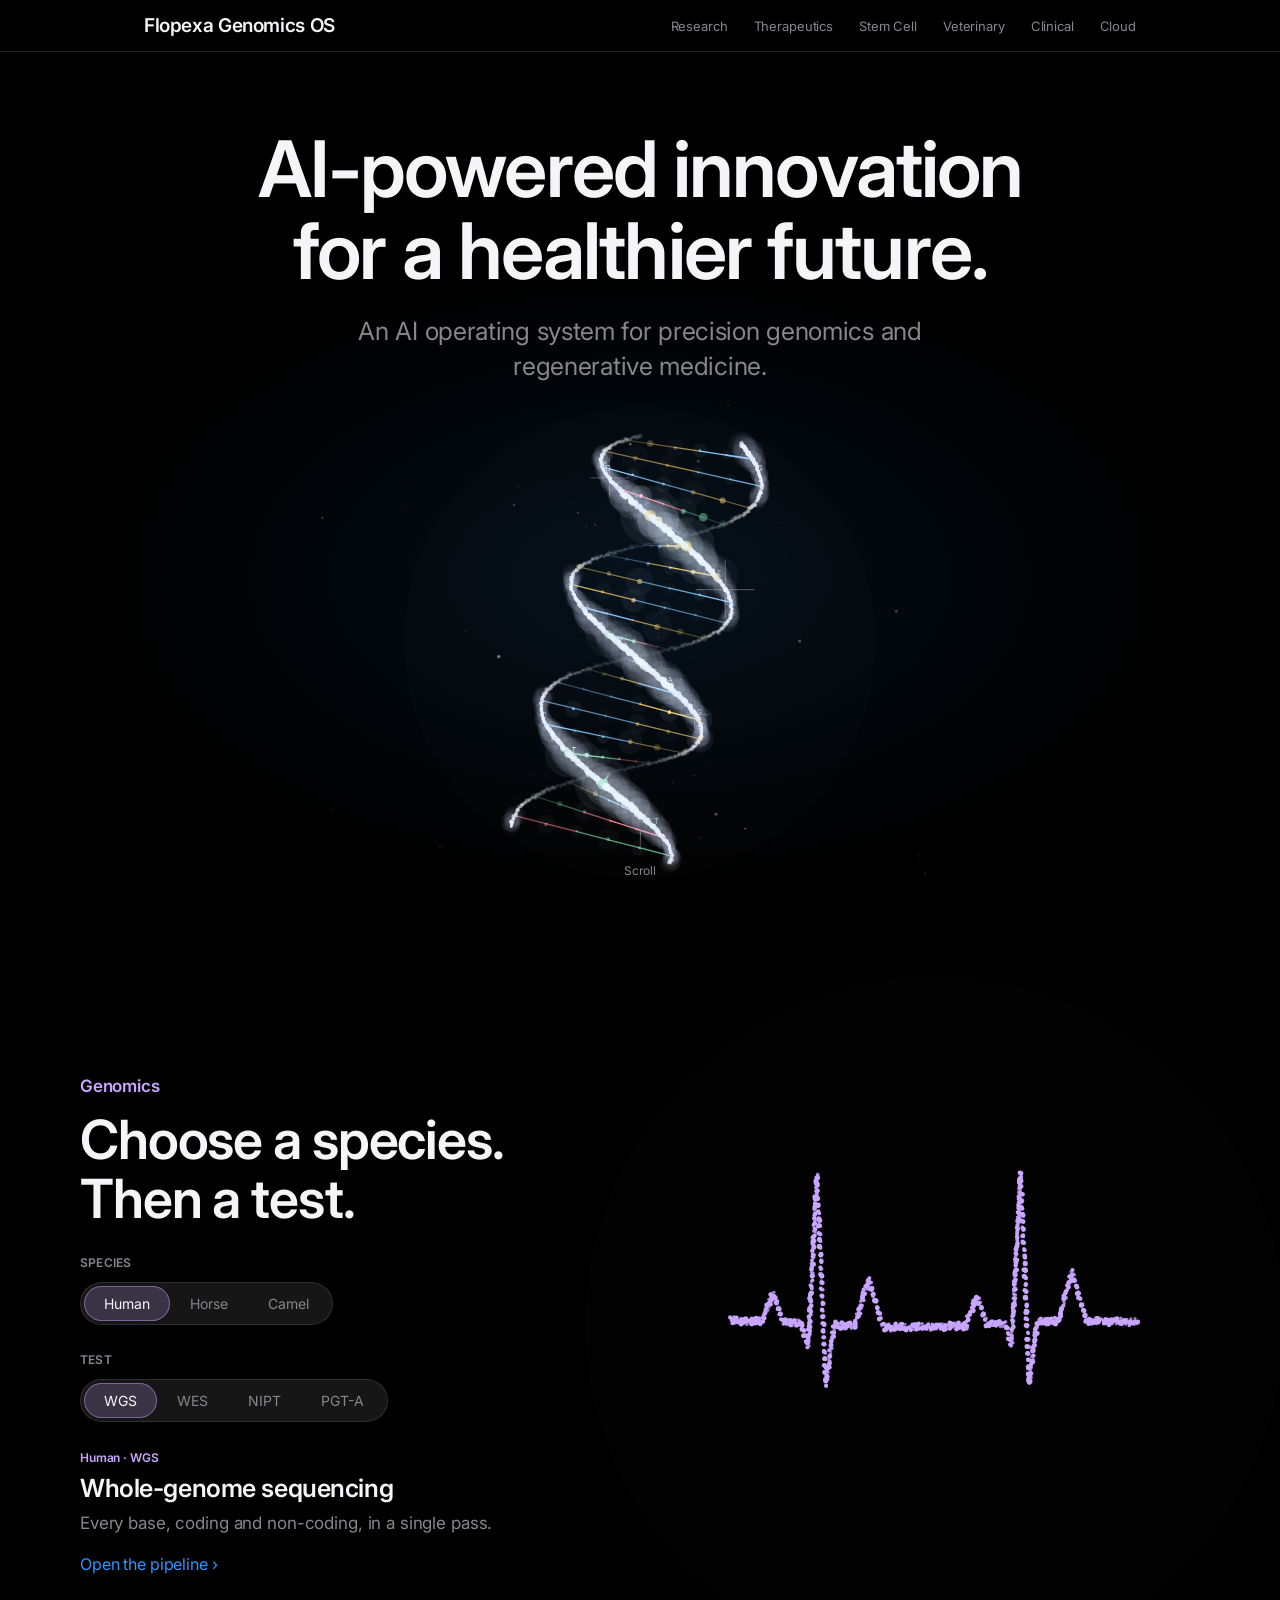
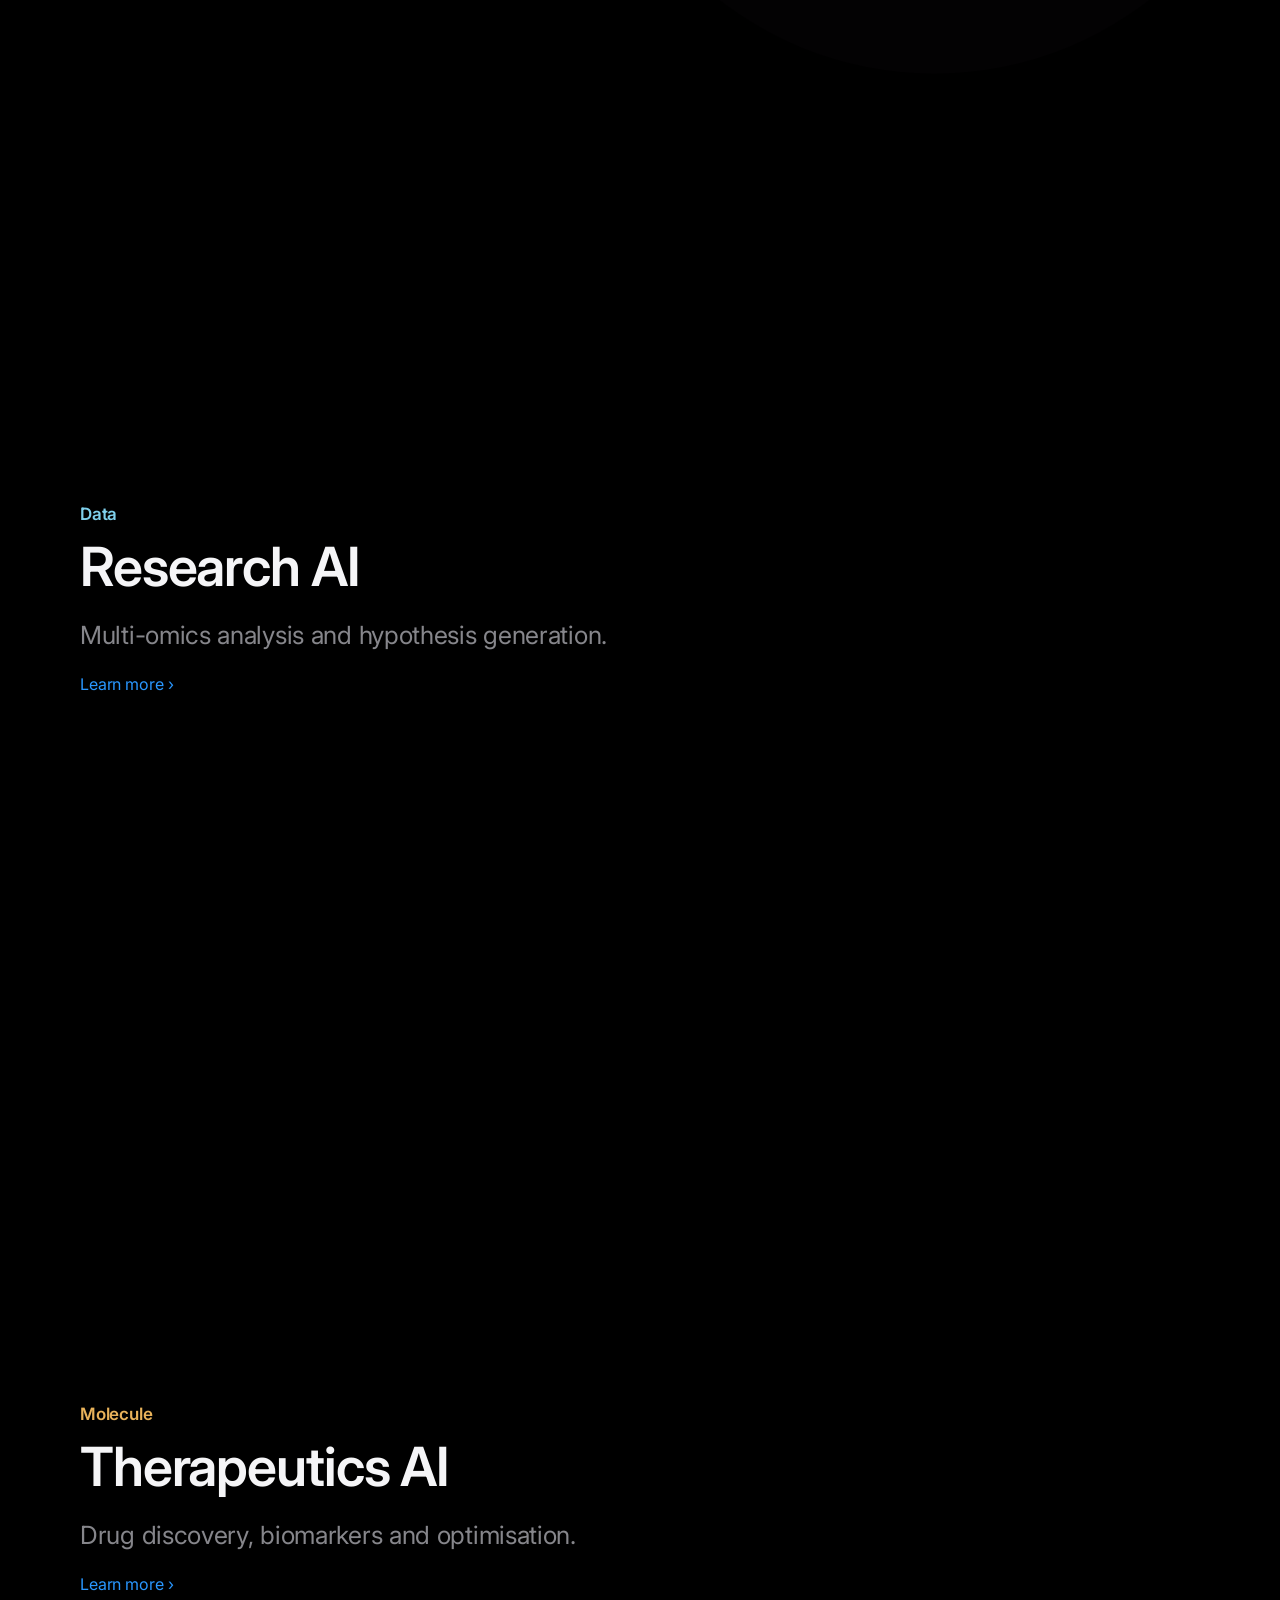
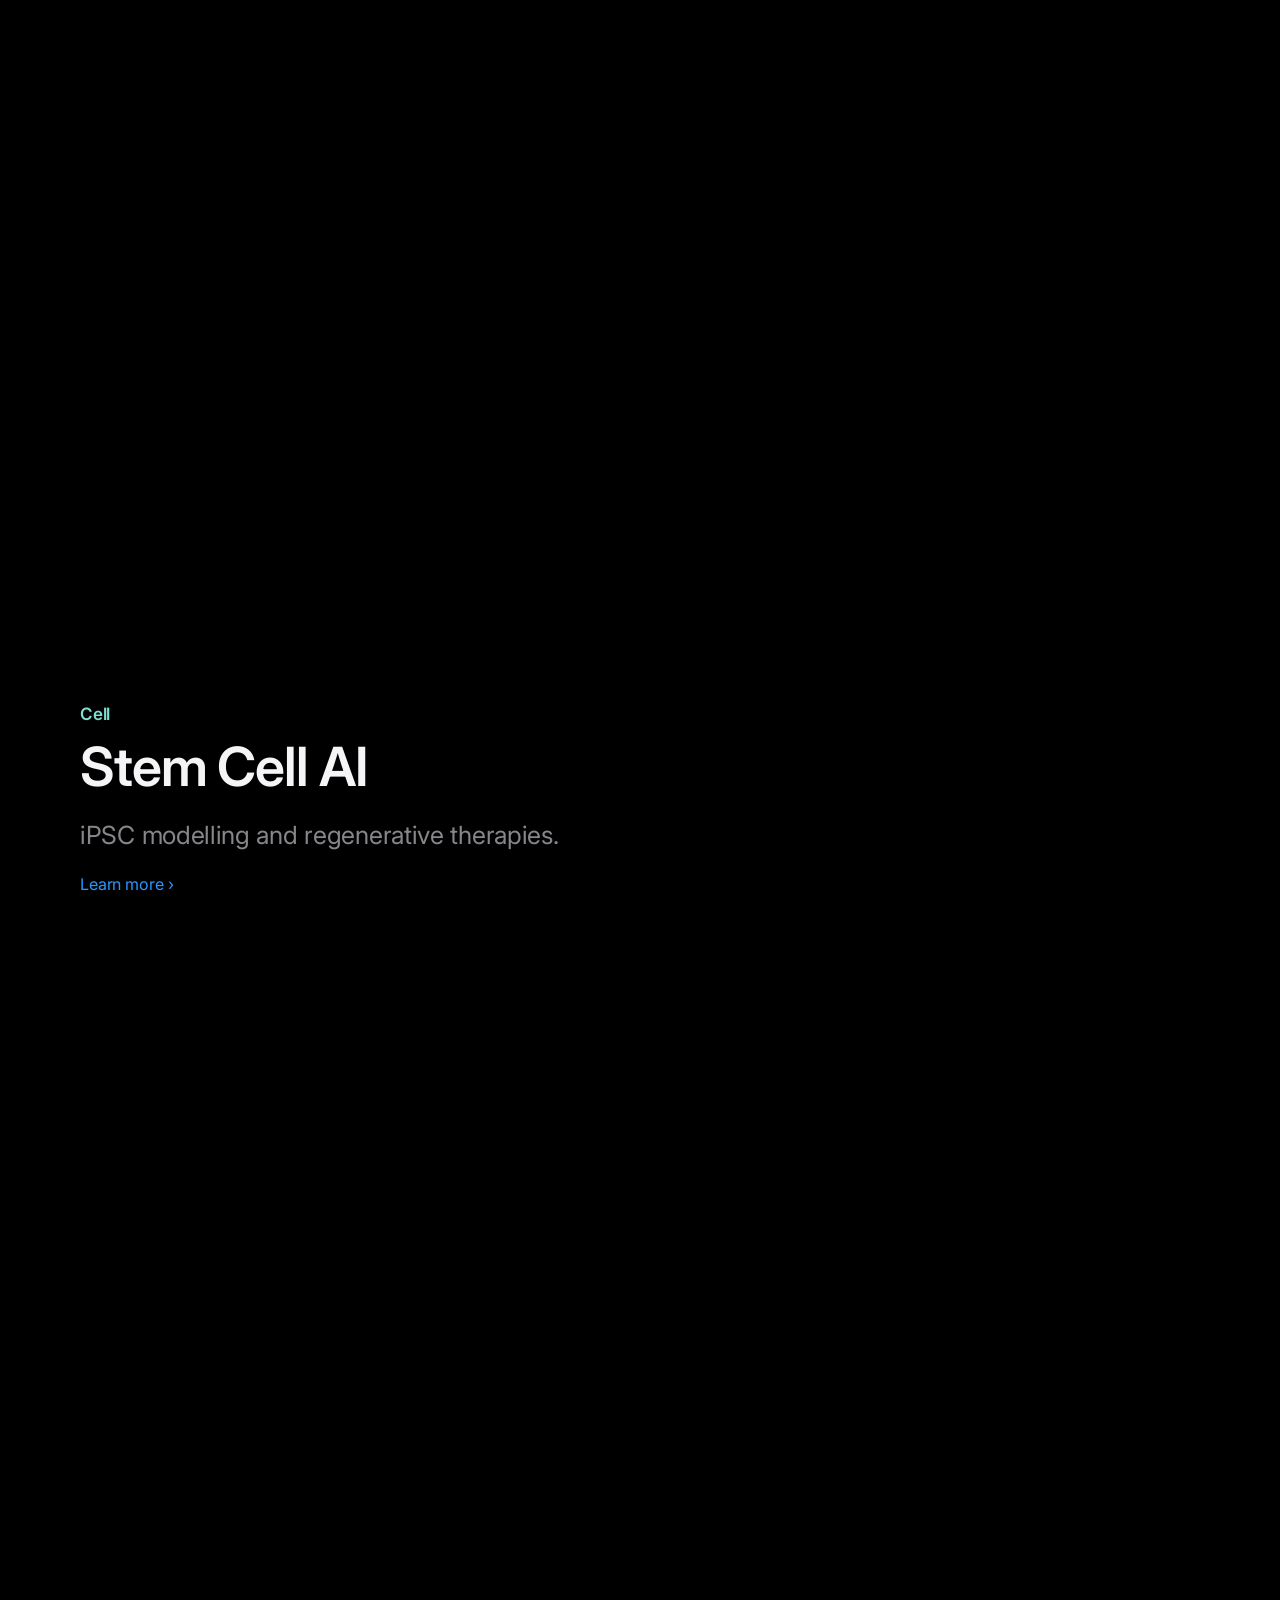
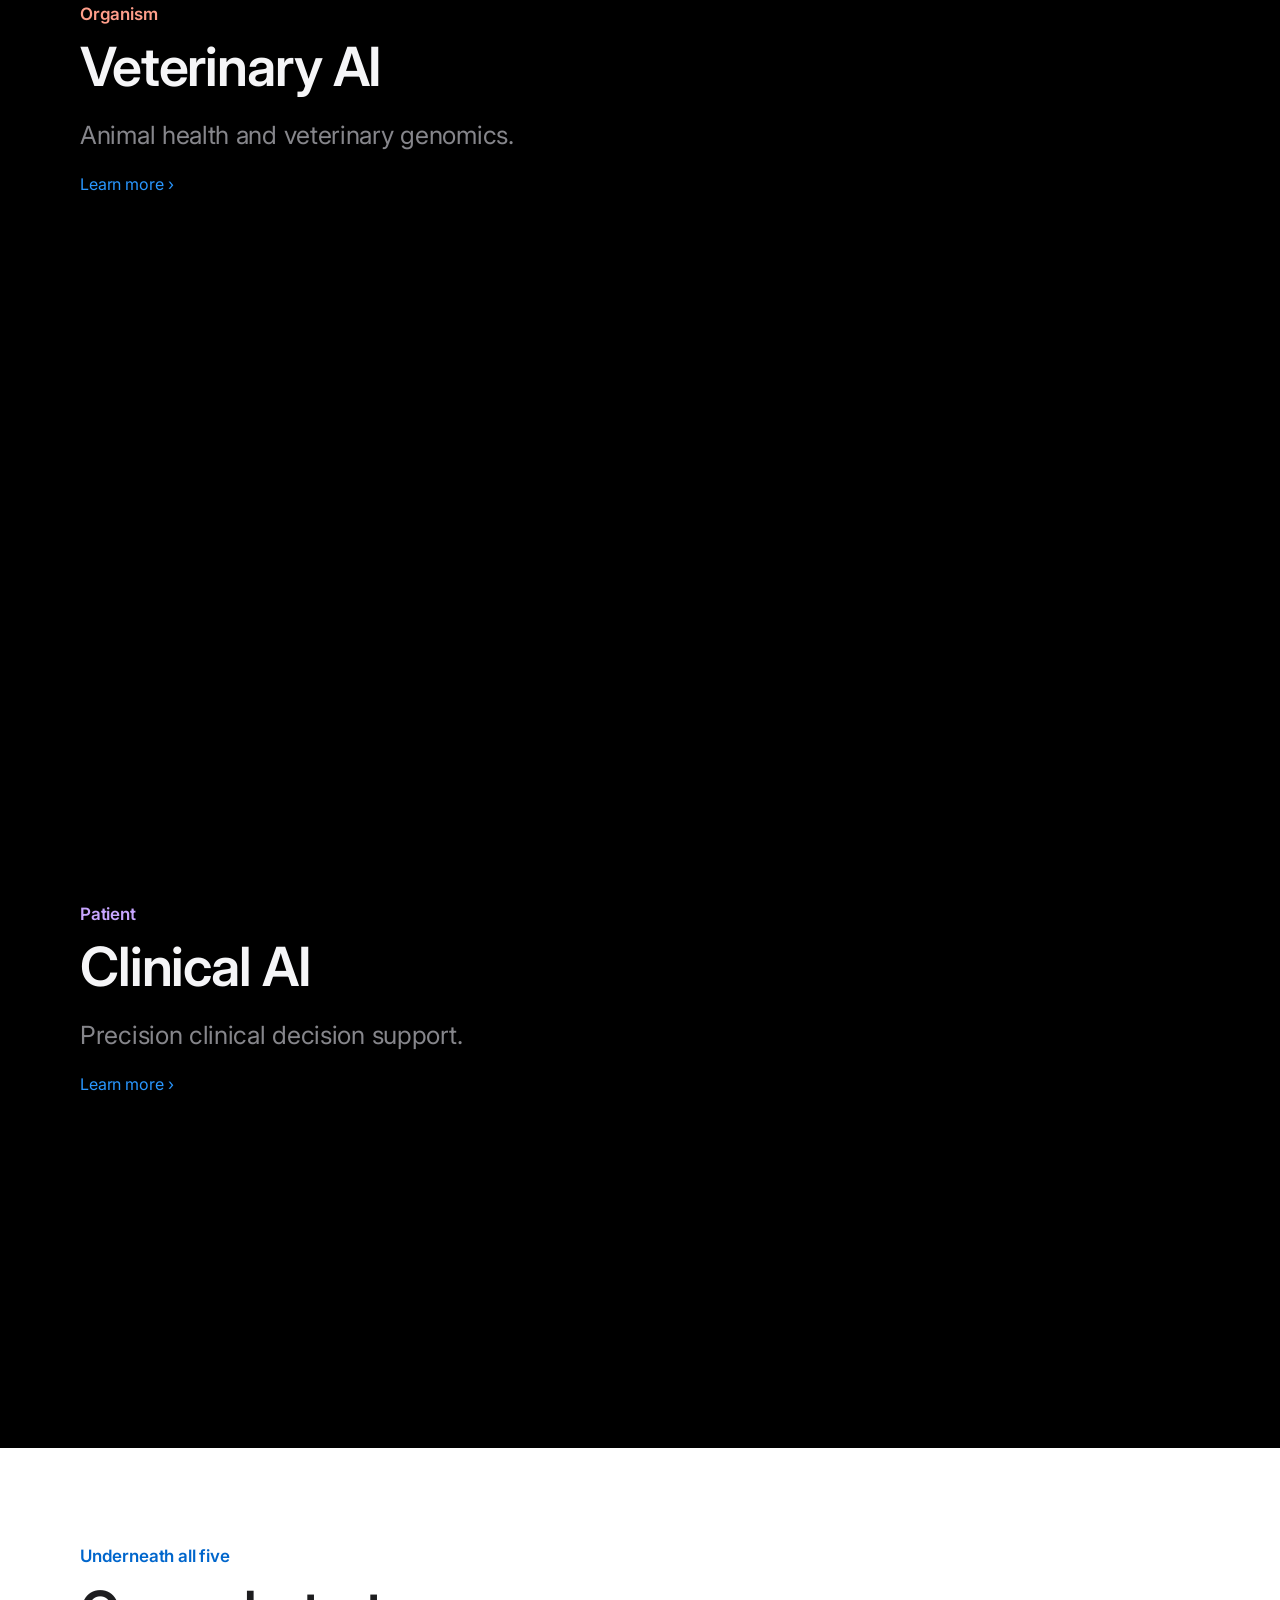
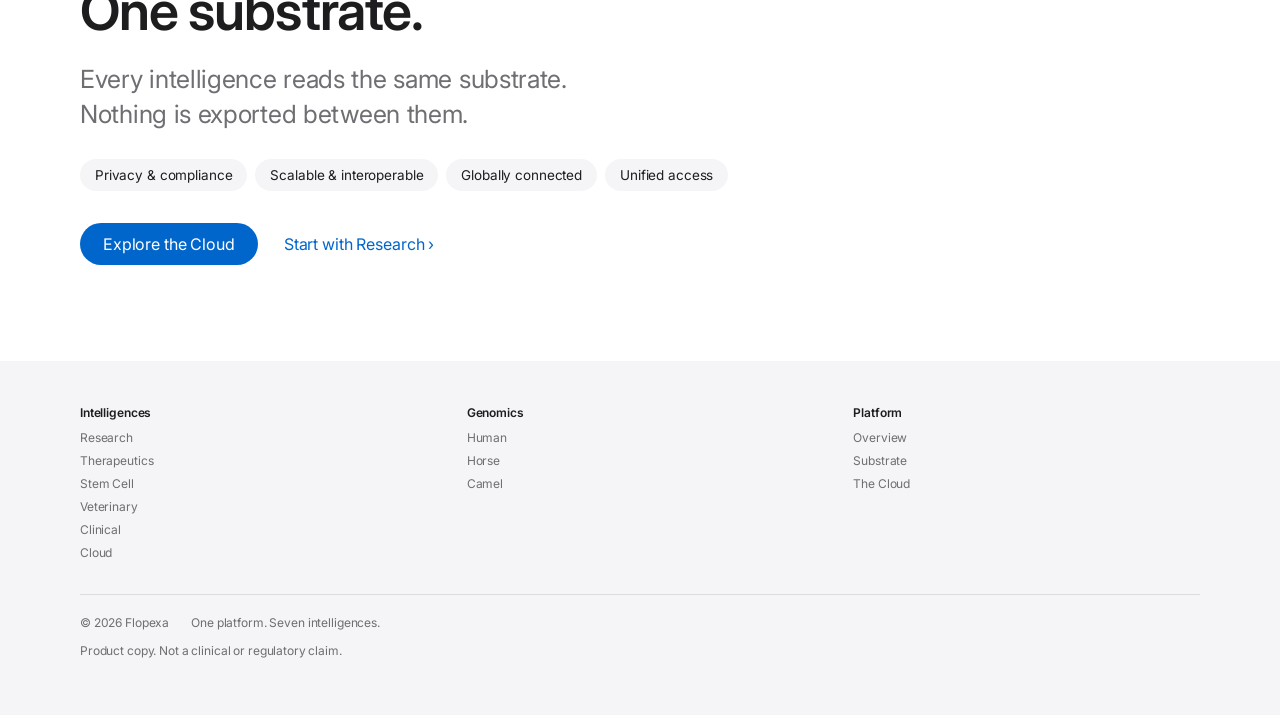
==== index.html @ 16839e70 "updated" ====
<!doctype html>
<html lang="en">
<head>
<meta charset="utf-8">
<meta name="viewport" content="width=device-width,initial-scale=1">
<title>Flopexa Genomics OS — AI-powered innovation for a healthier future.</title>
<meta name="description" content="An AI operating system for precision genomics and regenerative medicine.">
<link rel="preconnect" href="https://fonts.googleapis.com">
<link rel="preconnect" href="https://fonts.gstatic.com" crossorigin>
<link href="https://fonts.googleapis.com/css2?family=Inter:wght@400;500;600&display=swap" rel="stylesheet">
<link rel="stylesheet" href="assets/flopexa.css">
</head>
<body>
<header class="nav">
  <div class="nav-in">
    <a class="nav-brand" href="index.html" aria-current="page">Flopexa Genomics OS</a>
    <nav class="nav-links" aria-label="Intelligences"><a href="research.html">Research</a><a href="therapeutics.html">Therapeutics</a><a href="stem-cell.html">Stem Cell</a><a href="veterinary.html">Veterinary</a><a href="clinical.html">Clinical</a><a href="cloud.html">Cloud</a></nav>
  </div>
</header>
<main>
<section class="hero">
  <div class="hero-copy">
    <h1 id="h-title">AI-powered innovation<br>for a healthier future.</h1>
    <p class="lead" id="h-lead">An AI operating system for precision genomics
      and regenerative medicine.</p>
  </div>
  <div class="hero-field">
    <canvas data-field data-shape="helix" data-color="#F5F5F7"></canvas>
  </div>
  <div class="cue"><i></i>Scroll</div>
</section>

<section class="pick" id="genomics">
  <div class="pick-field">
    <canvas data-field data-shape="pulse" data-color="#C8A6FF"
            data-zoom=".90" data-cx=".73"></canvas>
  </div>
  <div class="pick-in">
    <div class="pick-copy rise">
      <p class="eyebrow" id="g-eyebrow">Genomics</p>
      <h2>Choose a species.<br>Then a test.</h2>
      <p class="pick-label">SPECIES</p>
      <div class="seg" role="tablist" aria-label="Species"><button role="tab" data-sp="human" data-shape="pulse" data-tint="#C8A6FF" aria-selected="true">Human</button><button role="tab" data-sp="horse" data-shape="horse" data-tint="#FF9E8A" aria-selected="false">Horse</button><button role="tab" data-sp="camel" data-shape="camel" data-tint="#E8B25A" aria-selected="false">Camel</button></div>
      <p class="pick-label">TEST</p>
      <div class="seg tests" data-for="human"><button role="tab" data-sp="human" data-t="0" aria-selected="true">WGS</button><button role="tab" data-sp="human" data-t="1" aria-selected="false">WES</button><button role="tab" data-sp="human" data-t="2" aria-selected="false">NIPT</button><button role="tab" data-sp="human" data-t="3" aria-selected="false">PGT-A</button></div><div class="seg tests" data-for="horse" hidden><button role="tab" data-sp="horse" data-t="0" aria-selected="true">WGS</button><button role="tab" data-sp="horse" data-t="1" aria-selected="false">Parentage</button><button role="tab" data-sp="horse" data-t="2" aria-selected="false">Panel</button><button role="tab" data-sp="horse" data-t="3" aria-selected="false">Markers</button></div><div class="seg tests" data-for="camel" hidden><button role="tab" data-sp="camel" data-t="0" aria-selected="true">WGS</button><button role="tab" data-sp="camel" data-t="1" aria-selected="false">Parentage</button><button role="tab" data-sp="camel" data-t="2" aria-selected="false">Panel</button><button role="tab" data-sp="camel" data-t="3" aria-selected="false">Markers</button></div>
      <div class="tcopy" data-for="human" data-t="0"
             style="--tint:#C8A6FF">
        <span class="code">Human · WGS</span>
        <h3>Whole-genome sequencing</h3><p>Every base, coding and non-coding, in a single pass.</p><a class="link" href="human-wgs.html" style="display:inline-block;margin-top:18px">Open the pipeline</a></div><div class="tcopy" data-for="human" data-t="1"
             style="--tint:#C8A6FF" hidden>
        <span class="code">Human · WES</span>
        <h3>Whole-exome sequencing</h3><p>The protein-coding regions, read at high depth.</p></div><div class="tcopy" data-for="human" data-t="2"
             style="--tint:#C8A6FF" hidden>
        <span class="code">Human · NIPT</span>
        <h3>Non-invasive prenatal testing</h3><p>Fetal DNA read from a maternal blood sample.</p></div><div class="tcopy" data-for="human" data-t="3"
             style="--tint:#C8A6FF" hidden>
        <span class="code">Human · PGT-A</span>
        <h3>Preimplantation genetic testing for aneuploidy</h3><p>Chromosome counts screened before transfer.</p></div><div class="tcopy" data-for="horse" data-t="0"
             style="--tint:#FF9E8A" hidden>
        <span class="code">Horse · WGS</span>
        <h3>Whole-genome sequencing</h3><p>The full equine genome against a non-human reference.</p></div><div class="tcopy" data-for="horse" data-t="1"
             style="--tint:#FF9E8A" hidden>
        <span class="code">Horse · Parentage</span>
        <h3>Parentage verification</h3><p>Sire and dam confirmed from a single sample.</p></div><div class="tcopy" data-for="horse" data-t="2"
             style="--tint:#FF9E8A" hidden>
        <span class="code">Horse · Panel</span>
        <h3>Hereditary disease panel</h3><p>Known variants of consequence for the breed.</p></div><div class="tcopy" data-for="horse" data-t="3"
             style="--tint:#FF9E8A" hidden>
        <span class="code">Horse · Markers</span>
        <h3>Performance markers</h3><p>Trait-associated variants assessed from genomic evidence.</p></div><div class="tcopy" data-for="camel" data-t="0"
             style="--tint:#E8B25A" hidden>
        <span class="code">Camel · WGS</span>
        <h3>Whole-genome sequencing</h3><p>The full camelid genome, no human reference assumed.</p></div><div class="tcopy" data-for="camel" data-t="1"
             style="--tint:#E8B25A" hidden>
        <span class="code">Camel · Parentage</span>
        <h3>Parentage verification</h3><p>Lineage confirmed across the herd.</p></div><div class="tcopy" data-for="camel" data-t="2"
             style="--tint:#E8B25A" hidden>
        <span class="code">Camel · Panel</span>
        <h3>Hereditary disease panel</h3><p>Inherited risk screened from one sample.</p></div><div class="tcopy" data-for="camel" data-t="3"
             style="--tint:#E8B25A" hidden>
        <span class="code">Camel · Markers</span>
        <h3>Racing markers</h3><p>Trait-associated variants assessed from genomic evidence.</p></div>
    </div>
  </div>
</section>

<section class="stage">
  <div class="stage-in">
    <div class="stage-sticky">
      <canvas data-field data-shape="micro" data-color="#7FD0EC"
              data-zoom=".76" data-cx=".72"></canvas>
    </div>
    <div class="panels">
      <div class="panel" id="research"
           data-shape="micro" data-color="#7FD0EC"
           data-zoom="0.7" data-cx=".73">
        <p class="eyebrow" style="color:#7FD0EC">Data</p>
        <h2>Research AI</h2>
        <p class="lead">Multi-omics analysis and hypothesis generation.</p>
        <a class="link" href="research.html"
           style="margin-top:20px;display:inline-block">Learn more</a>
      </div>
      <div class="panel" id="therapeutics"
           data-shape="molecule" data-color="#E8B25A"
           data-zoom="0.82" data-cx=".73">
        <p class="eyebrow" style="color:#E8B25A">Molecule</p>
        <h2>Therapeutics AI</h2>
        <p class="lead">Drug discovery, biomarkers and optimisation.</p>
        <a class="link" href="therapeutics.html"
           style="margin-top:20px;display:inline-block">Learn more</a>
      </div>
      <div class="panel" id="stem-cell"
           data-shape="cell" data-color="#7EE0D0"
           data-zoom="0.94" data-cx=".73">
        <p class="eyebrow" style="color:#7EE0D0">Cell</p>
        <h2>Stem Cell AI</h2>
        <p class="lead">iPSC modelling and regenerative therapies.</p>
        <a class="link" href="stem-cell.html"
           style="margin-top:20px;display:inline-block">Learn more</a>
      </div>
      <div class="panel" id="veterinary"
           data-shape="horse" data-color="#FF9E8A"
           data-zoom="1.0" data-cx=".73">
        <p class="eyebrow" style="color:#FF9E8A">Organism</p>
        <h2>Veterinary AI</h2>
        <p class="lead">Animal health and veterinary genomics.</p>
        <a class="link" href="veterinary.html"
           style="margin-top:20px;display:inline-block">Learn more</a>
      </div>
      <div class="panel" id="clinical"
           data-shape="pulse" data-color="#C8A6FF"
           data-zoom="1.06" data-cx=".73">
        <p class="eyebrow" style="color:#C8A6FF">Patient</p>
        <h2>Clinical AI</h2>
        <p class="lead">Precision clinical decision support.</p>
        <a class="link" href="clinical.html"
           style="margin-top:20px;display:inline-block">Learn more</a>
      </div></div>
  </div>
</section>

<section class="s s-white" id="substrate">
  <div class="wrap rise">
    <p class="eyebrow">Underneath all five</p>
    <h2>One substrate.</h2>
    <p class="lead">Every intelligence reads the same substrate. Nothing is
      exported between them.</p>
    <div class="chips" style="margin-top:26px"><span class="chip">Privacy &amp; compliance</span><span class="chip">Scalable &amp; interoperable</span><span class="chip">Globally connected</span><span class="chip">Unified access</span></div>
    <div class="cta"><a class="btn" href="cloud.html">Explore the Cloud</a>
      <a class="link" href="research.html">Start with Research</a></div>
  </div>
</section>
</main>
<footer class="foot">
  <div class="foot-in">
    <div class="foot-cols"><div><h4>Intelligences</h4><ul><li><a href="research.html">Research</a></li><li><a href="therapeutics.html">Therapeutics</a></li><li><a href="stem-cell.html">Stem Cell</a></li><li><a href="veterinary.html">Veterinary</a></li><li><a href="clinical.html">Clinical</a></li><li><a href="cloud.html">Cloud</a></li></ul></div><div><h4>Genomics</h4><ul><li><a href="index.html#genomics">Human</a></li><li><a href="index.html#genomics">Horse</a></li><li><a href="index.html#genomics">Camel</a></li></ul></div><div><h4>Platform</h4><ul><li><a href="index.html">Overview</a></li><li><a href="index.html#substrate">Substrate</a></li><li><a href="cloud.html">The Cloud</a></li></ul></div></div>
    <div class="foot-end">
      <span>© 2026 Flopexa</span>
      <span>One platform. Seven intelligences.</span>
    </div>
    <p class="fine" style="margin-top:12px">Product copy. Not a clinical or
      regulatory claim.</p>
  </div>
</footer>
<script src="assets/field.js"></script>
<script>
(function(){
  if(window.FlopexaField)FlopexaField.mountAll();

  var io=new IntersectionObserver(function(es){
    es.forEach(function(e){if(e.isIntersecting){e.target.classList.add("in");
      io.unobserve(e.target);}});},{rootMargin:"0px 0px -12% 0px"});
  document.querySelectorAll(".rise").forEach(function(n){io.observe(n);});

  var sc=document.querySelector(".stage-sticky canvas");
  if(sc&&window.FlopexaField){
    var f=FlopexaField.get(sc);
    var po=new IntersectionObserver(function(es){
      es.forEach(function(e){
        if(!e.isIntersecting||!f)return;
        var d=e.target.dataset;
        f.set(d.shape,d.color);
        f.view(parseFloat(d.zoom)||1,parseFloat(d.cx));
      });},{rootMargin:"-45% 0px -45% 0px"});
    document.querySelectorAll(".panel[data-shape]").forEach(function(n){
      po.observe(n);});
  }

  var sn=document.querySelector(".subnav");
  if(sn){
    var links=[].slice.call(sn.querySelectorAll("a"));
    var secs=links.map(function(a){
      return document.querySelector(a.getAttribute("href"));});
    var spy=new IntersectionObserver(function(es){
      es.forEach(function(e){
        if(!e.isIntersecting)return;
        var i=secs.indexOf(e.target);
        if(i<0)return;
        links.forEach(function(a,j){a.classList.toggle("on",j===i);});
      });},{rootMargin:"-42% 0px -52% 0px"});
    secs.forEach(function(s){if(s)spy.observe(s);});
  }
})();
</script>
<script>
(function(){
  var sp=[].slice.call(document.querySelectorAll(".seg [data-sp]:not([data-t])"));
  var tests=[].slice.call(document.querySelectorAll(".tests"));
  var tbtn=[].slice.call(document.querySelectorAll(".tests [data-t]"));
  var copy=[].slice.call(document.querySelectorAll(".tcopy"));
  var cv=document.querySelector(".pick-field canvas");
  var field=window.FlopexaField?FlopexaField.get(cv):null;
  if(!sp.length)return;
  var open={sp:"human",t:0};

  function paint(){
    sp.forEach(function(b){
      b.setAttribute("aria-selected",b.dataset.sp===open.sp?"true":"false");});
    tests.forEach(function(g){
      var on=g.dataset.for===open.sp;
      g.hidden=!on;
      g.style.setProperty("--tint",tintOf(open.sp));
    });
    tbtn.forEach(function(b){
      b.setAttribute("aria-selected",
        (b.dataset.sp===open.sp && +b.dataset.t===open.t)?"true":"false");});
    copy.forEach(function(c){
      c.hidden=!(c.dataset.for===open.sp && +c.dataset.t===open.t);});
    var picked=sp.filter(function(b){return b.dataset.sp===open.sp;})[0];
    document.querySelector(".pick .seg").style.setProperty("--tint",picked.dataset.tint);
    var eb=document.getElementById("g-eyebrow");
    if(eb)eb.style.color=picked.dataset.tint;
    if(field)field.set(picked.dataset.shape,picked.dataset.tint);
  }
  function tintOf(key){
    var b=sp.filter(function(x){return x.dataset.sp===key;})[0];
    return b?b.dataset.tint:"#F5F5F7";
  }
  sp.forEach(function(b){b.addEventListener("click",function(){
    if(open.sp===b.dataset.sp)return;
    open.sp=b.dataset.sp;open.t=0;paint();});});
  tbtn.forEach(function(b){b.addEventListener("click",function(){
    open.sp=b.dataset.sp;open.t=+b.dataset.t;paint();});});
  paint();
})();
</script>
</body>
</html>
---- assets/flopexa.css ----
/* ══════════════════════════════════════════════════════════════════
   Flopexa design system
   Dark hero and scroll stage; light reference sections beneath.
   Type is SF Pro on Apple hardware, Inter everywhere else.
   ══════════════════════════════════════════════════════════════════ */

:root{
  --black:#000000;
  --panel:#1D1D1F;
  --light:#F5F5F7;
  --white:#FFFFFF;
  --on-dark:#F5F5F7;
  --on-dark-2:#86868B;
  --on-light:#1D1D1F;
  --on-light-2:#6E6E73;
  --blue:#2997FF;
  --blue-l:#0066CC;
  --line-d:rgba(245,245,247,.13);
  --line-l:rgba(0,0,0,.10);
  --nav-h:52px;
  --pad:clamp(20px,5vw,64px);
  --max:1120px;
  --r:18px;
  --ease:cubic-bezier(.22,.61,.36,1);
}

*{box-sizing:border-box}
[hidden]{display:none!important}
html{scroll-behavior:smooth}
@media (prefers-reduced-motion:reduce){
  html{scroll-behavior:auto}
  *,*::before,*::after{animation-duration:.001ms!important;transition-duration:.001ms!important}
}
body{margin:0;background:var(--black);color:var(--on-dark);
  font-family:-apple-system,BlinkMacSystemFont,"SF Pro Text","Inter",
    "Helvetica Neue",Helvetica,Arial,sans-serif;
  font-weight:400;letter-spacing:-.008em;
  -webkit-font-smoothing:antialiased;-moz-osx-font-smoothing:grayscale}
a{color:inherit;text-decoration:none}
img{max-width:100%;display:block}

/* ── navigation ─────────────────────────────────────────────── */
.nav{position:sticky;top:0;z-index:60;height:var(--nav-h);
  background:rgba(0,0,0,.88);
  -webkit-backdrop-filter:saturate(180%) blur(20px);
  backdrop-filter:saturate(180%) blur(20px);
  border-bottom:1px solid var(--line-d)}
.nav-in{max-width:var(--max);margin:0 auto;height:100%;padding:0 var(--pad);
  display:flex;align-items:center;gap:28px}
.nav-brand{font-size:19px;font-weight:600;letter-spacing:-.02em;white-space:nowrap}
.nav-links{margin-left:auto;display:flex;gap:26px;align-items:center;
  overflow-x:auto;scrollbar-width:none}
.nav-links::-webkit-scrollbar{display:none}
.nav-links a{font-size:13px;color:var(--on-dark-2);white-space:nowrap;
  transition:color .25s var(--ease)}
.nav-links a:hover,.nav-links a[aria-current="page"]{color:var(--on-dark)}

/* ── in-page section nav ────────────────────────────────────── */
.subnav{position:sticky;top:var(--nav-h);z-index:50;height:46px;
  background:rgba(11,11,13,.92);
  -webkit-backdrop-filter:saturate(180%) blur(20px);
  backdrop-filter:saturate(180%) blur(20px);
  border-bottom:1px solid var(--line-d)}
.subnav-in{max-width:var(--max);margin:0 auto;padding:0 var(--pad);height:100%;
  display:flex;align-items:center;gap:26px;overflow-x:auto;scrollbar-width:none}
.subnav-in::-webkit-scrollbar{display:none}
.subnav-in nav{display:flex;align-items:center;gap:26px;height:100%}
.subnav-title{font-size:13px;font-weight:600;white-space:nowrap;margin-right:6px}
.subnav a{font-size:13px;color:var(--on-dark-2);white-space:nowrap;position:relative;
  height:100%;display:flex;align-items:center;transition:color .25s var(--ease)}
.subnav a:hover,.subnav a.on{color:var(--on-dark)}
.subnav a.on::after{content:"";position:absolute;left:0;right:0;bottom:0;height:2px;
  border-radius:2px 2px 0 0;background:var(--tint,var(--blue))}

/* ── sections & type ────────────────────────────────────────── */
.s{padding:clamp(60px,7.5vw,100px) var(--pad);position:relative}
.s-dark{background:var(--black);color:var(--on-dark)}
.s-light{background:var(--light);color:var(--on-light)}
.s-white{background:var(--white);color:var(--on-light)}
.wrap{max-width:var(--max);margin:0 auto}
.mid{text-align:center}
section[id],div[id]{scroll-margin-top:calc(var(--nav-h) + 46px)}

.eyebrow{font-size:clamp(15px,1.5vw,17px);font-weight:600;letter-spacing:-.01em;
  margin:0 0 12px;color:var(--blue)}
.s-light .eyebrow,.s-white .eyebrow{color:var(--blue-l)}
h1,h2,h3{font-family:-apple-system,BlinkMacSystemFont,"SF Pro Display","Inter",
  "Helvetica Neue",Helvetica,Arial,sans-serif;font-weight:600;margin:0}
h1{font-size:clamp(38px,6.4vw,78px);line-height:1.05;letter-spacing:-.024em}
h2{font-size:clamp(30px,4.6vw,54px);line-height:1.08;letter-spacing:-.021em}
h3{font-size:clamp(20px,2.2vw,25px);line-height:1.2;letter-spacing:-.017em}
.lead{font-size:clamp(18px,2vw,25px);line-height:1.42;letter-spacing:-.012em;
  color:var(--on-dark-2);margin:22px 0 0;max-width:34ch}
.s-light .lead,.s-white .lead{color:var(--on-light-2)}
p{font-size:17px;line-height:1.5;margin:14px 0 0;color:var(--on-dark-2)}
.s-light p,.s-white p{color:var(--on-light-2)}
.fine{font-size:12px;line-height:1.45;color:var(--on-light-2);margin:0}
.state{font-size:clamp(26px,3.6vw,44px);line-height:1.14;letter-spacing:-.02em;
  font-weight:600;max-width:20ch;color:var(--on-dark)}
.s-light .state,.s-white .state{color:var(--on-light)}
.head{max-width:min(760px,100%)}
.mid .head{margin:0 auto}
.head .lead{max-width:46ch}
.mid .head .lead{margin-left:auto;margin-right:auto}

/* ── hero ───────────────────────────────────────────────────── */
.hero{position:relative;min-height:calc(100svh - var(--nav-h));
  display:flex;flex-direction:column;background:var(--black);overflow:hidden}
.hero::after{content:"";position:absolute;inset:0;pointer-events:none;
  background:radial-gradient(58% 50% at 50% 62%,rgba(41,151,255,.10) 0%,transparent 72%)}
.hero-copy{position:relative;z-index:2;text-align:center;
  padding:clamp(44px,7vw,76px) var(--pad) 0}
.hero-copy .lead{max-width:40ch;margin-left:auto;margin-right:auto}
.hero-field{position:relative;flex:1 1 auto;min-height:300px;z-index:1}
.hero-field canvas{position:absolute;inset:0;width:100%;height:100%}
.cue{position:absolute;left:50%;bottom:22px;transform:translateX(-50%);z-index:3;
  font-size:12px;color:var(--on-dark-2);display:flex;flex-direction:column;
  align-items:center;gap:7px;pointer-events:none}
.cue i{width:1px;height:26px;background:linear-gradient(var(--on-dark-2),transparent)}
@media (max-height:680px){.cue{display:none}}

/* ── pinned stage: the field is a full-width layer the copy rides over ── */
.stage{position:relative;background:var(--black);color:var(--on-dark)}
.stage-sticky{position:sticky;top:var(--nav-h);z-index:0;
  height:calc(100svh - var(--nav-h))}
.stage-sticky canvas{position:absolute;inset:0;width:100%;height:100%}
.panels{position:relative;z-index:1;margin:0 auto;
  max-width:calc(var(--max) + var(--pad)*2);padding:0 var(--pad);
  margin-top:calc(-1 * (100svh - var(--nav-h)))}
.panel{min-height:100svh;width:52%;display:flex;flex-direction:column;
  justify-content:center;padding:10vh 0}
.panel .eyebrow{margin-bottom:10px}
.panel--wide{width:100%;align-items:center;text-align:center}
.panel--wide .state,.panel--wide .lead{margin-left:auto;margin-right:auto}

/* ── segmented control ──────────────────────────────────────── */
.seg{display:inline-flex;margin:30px auto 0;padding:3px;border-radius:999px;
  background:rgba(245,245,247,.085);border:1px solid rgba(245,245,247,.11);
  max-width:100%;overflow-x:auto;scrollbar-width:none}
.seg::-webkit-scrollbar{display:none}
.seg button{appearance:none;border:0;background:transparent;cursor:pointer;
  font:inherit;font-size:14px;color:var(--on-dark-2);padding:9px 20px;
  border-radius:999px;white-space:nowrap;
  transition:color .3s var(--ease),background .3s var(--ease),box-shadow .3s var(--ease)}
.seg button:hover{color:var(--on-dark);background:rgba(245,245,247,.09)}
.seg button[aria-selected="true"]{color:var(--on-dark);
  background:color-mix(in srgb,var(--tint,#F5F5F7) 20%,transparent);
  box-shadow:inset 0 0 0 1px color-mix(in srgb,var(--tint,#F5F5F7) 45%,transparent)}

/* ── display list ───────────────────────────────────────────── */
.big{list-style:none;margin:26px 0 0;padding:0}
.big li{font-size:clamp(21px,2.5vw,30px);font-weight:600;letter-spacing:-.019em;
  padding:16px 0;border-top:1px solid var(--line-d);
  display:flex;align-items:center;gap:14px}
.big li:last-child{border-bottom:1px solid var(--line-d)}
.big i{width:9px;height:9px;border-radius:50%;flex:none}

/* ── sequenced steps ────────────────────────────────────────── */
.steps{counter-reset:st;margin-top:clamp(26px,4vw,42px)}
.step{counter-increment:st;display:grid;grid-template-columns:48px 1fr;gap:18px;
  padding:20px 0;border-top:1px solid var(--line-d)}
.step:last-child{border-bottom:1px solid var(--line-d)}
.s-white .step,.s-light .step{border-top-color:var(--line-l)}
.s-white .step:last-child,.s-light .step:last-child{border-bottom-color:var(--line-l)}
.step::before{content:counter(st,decimal-leading-zero);font-size:13px;font-weight:600;
  color:var(--tint,var(--blue));padding-top:5px;font-variant-numeric:tabular-nums}
.step h3{font-size:clamp(18px,2vw,21px);margin-bottom:6px}
.step p{margin-top:0}

/* ── chips ──────────────────────────────────────────────────── */
.chips{display:flex;flex-wrap:wrap;gap:8px}
.chip{font-size:13.5px;padding:8px 15px;border-radius:999px;
  background:rgba(245,245,247,.10);color:var(--on-dark);
  display:inline-flex;align-items:center;gap:9px;transition:background .25s var(--ease)}
.s-light .chip,.s-white .chip{background:var(--light);color:var(--on-light)}
a.chip:hover{background:rgba(245,245,247,.18)}
.s-light a.chip:hover,.s-white a.chip:hover{background:#E8E8ED}
.chip i{width:8px;height:8px;border-radius:50%;flex:none}

/* ── the ladder of scale ────────────────────────────────────── */
.ladder{position:relative;display:grid;grid-template-columns:repeat(5,1fr);
  gap:8px;margin-top:clamp(36px,5vw,58px)}
.ladder::before{content:"";position:absolute;left:10%;right:10%;top:6px;height:1px;
  background:var(--line-l)}
.rung{display:flex;flex-direction:column;align-items:center;gap:14px;
  text-align:center;padding:0 4px;position:relative}
.rung-dot{width:11px;height:11px;border-radius:50%;background:var(--on-light-2);
  opacity:.32;position:relative;z-index:2;box-shadow:0 0 0 7px var(--light);
  transition:opacity .3s var(--ease),width .3s var(--ease),height .3s var(--ease)}
.s-white .rung-dot{box-shadow:0 0 0 7px var(--white)}
.rung-scale{font-size:12px;font-weight:600;color:var(--on-light-2);margin-top:-4px}
.rung-name{font-size:14px;color:var(--on-light-2);line-height:1.3}
a.rung:hover .rung-dot{opacity:.65}
.rung.on .rung-dot{background:var(--c);opacity:1;width:15px;height:15px}
.rung.on .rung-scale,.rung.on .rung-name{color:var(--on-light);font-weight:600}
.ladder-note{font-size:13px;color:var(--on-light-2);margin:22px 0 0}

/* ── links, buttons, pager ──────────────────────────────────── */
.cta{display:flex;flex-wrap:wrap;gap:14px 26px;align-items:center;margin-top:32px}
.mid .cta{justify-content:center}
.btn{display:inline-block;background:var(--blue);color:#fff;font-size:16px;
  padding:11px 23px;border-radius:999px;transition:filter .25s var(--ease)}
.s-light .btn,.s-white .btn{background:var(--blue-l)}
.btn:hover{filter:brightness(1.12)}
.link{color:var(--blue);font-size:16px}
.s-light .link,.s-white .link{color:var(--blue-l)}
.link::after{content:" ›"}
.link:hover{text-decoration:underline}
a:focus-visible,button:focus-visible{outline:2px solid var(--blue);outline-offset:3px;
  border-radius:6px}
.pager{display:grid;grid-template-columns:1fr 1fr;gap:16px}
.pager a{padding:22px 24px;border-radius:var(--r);background:var(--white);
  box-shadow:0 2px 16px rgba(0,0,0,.05);transition:transform .35s var(--ease)}
.pager a:hover{transform:translateY(-2px)}
.pager .k{display:block;font-size:12px;color:var(--on-light-2);margin-bottom:6px}
.pager .n{font-size:19px;font-weight:600;color:var(--on-light)}
.pager .next{text-align:right}

/* ── footer ─────────────────────────────────────────────────── */
.foot{background:var(--light);color:var(--on-light-2);
  padding:44px var(--pad) 56px;font-size:12px}
.foot-in{max-width:var(--max);margin:0 auto}
.foot-cols{display:grid;gap:26px 40px;
  grid-template-columns:repeat(auto-fit,minmax(160px,1fr));
  padding-bottom:26px;border-bottom:1px solid var(--line-l)}
.foot h4{font-size:12px;font-weight:600;color:var(--on-light);margin:0 0 10px}
.foot ul{list-style:none;margin:0;padding:0}
.foot li{margin:0 0 8px}
.foot a:hover{text-decoration:underline}
.foot-end{padding-top:20px;display:flex;flex-wrap:wrap;gap:8px 22px}

/* ── reveal ─────────────────────────────────────────────────── */
.rise{opacity:0;transform:translateY(22px);
  transition:opacity .7s var(--ease),transform .7s var(--ease)}
.rise.in{opacity:1;transform:none}
@media (prefers-reduced-motion:reduce){.rise{opacity:1;transform:none}}

/* ── narrow ─────────────────────────────────────────────────── */
@media (max-width:860px){
  .stage-sticky{height:44svh;
    -webkit-mask-image:linear-gradient(#000 76%,transparent);
    mask-image:linear-gradient(#000 76%,transparent)}
  .panels{margin-top:0}
  .panel{width:100%;min-height:auto;padding:9vh 0}
  .panel--wide{text-align:left;align-items:flex-start}
  .panel--wide .state,.panel--wide .lead{margin-left:0;margin-right:0}
}
@media (max-width:720px){
  .ladder{grid-template-columns:1fr;gap:0}
  .ladder::before{left:7px;right:auto;top:16px;bottom:16px;width:1px;height:auto}
  .rung{flex-direction:row;align-items:center;gap:14px;text-align:left;padding:11px 0}
  .rung-dot{order:1;box-shadow:0 0 0 6px var(--light)}
  .s-white .rung-dot{box-shadow:0 0 0 6px var(--white)}
  .rung-scale{order:2;width:76px;margin:0}
  .rung-name{order:3}
  .pager{grid-template-columns:1fr}
  .pager .next{text-align:left}
  .nav-brand{font-size:17px}
  .lead{max-width:none}
}

/* ── genomics picker: same geometry as a stage panel ───────── */
.pick{position:relative;background:var(--black);color:var(--on-dark);
  min-height:calc(100svh - var(--nav-h));display:flex;align-items:center;
  padding:clamp(60px,7.5vw,100px) 0;overflow:hidden}
.pick-field{position:absolute;inset:0;z-index:0}
.pick-field canvas{position:absolute;inset:0;width:100%;height:100%}
.pick-in{position:relative;z-index:1;width:100%;margin:0 auto;
  max-width:calc(var(--max) + var(--pad)*2);padding:0 var(--pad)}
.pick-copy{width:52%}
.pick-label{font-size:12px;font-weight:600;color:var(--on-dark-2);
  margin:26px 0 10px;letter-spacing:.02em}
.pick .seg{margin:0;display:inline-flex;max-width:100%}
.tests[hidden],.tcopy[hidden]{display:none}
.tcopy{margin-top:28px;min-height:112px}
.tcopy h3{margin-bottom:8px}
.tcopy p{margin-top:0;max-width:42ch}
.tcopy .code{font-size:12px;font-weight:600;color:var(--tint,var(--blue));
  display:block;margin-bottom:8px}
@media (max-width:860px){
  .pick{min-height:auto;padding:clamp(48px,9vw,80px) 0;
    flex-direction:column;align-items:stretch}
  .pick-copy{width:100%}
  .pick-field{position:relative;inset:auto;width:100%;height:38svh;
    margin-bottom:8px;order:-1;
    -webkit-mask-image:linear-gradient(#000 76%,transparent);
    mask-image:linear-gradient(#000 76%,transparent)}
  .pick-in{display:flex;flex-direction:column}
  .pick .seg{overflow-x:auto}
}

/* ── pipeline flow ─────────────────────────────────────────── */
.flow{margin-top:clamp(32px,5vw,50px);position:relative}
.flow::before{content:"";position:absolute;left:13px;top:26px;bottom:26px;width:2px;
  background:var(--line-l)}
.node{display:grid;grid-template-columns:28px 1fr auto;gap:clamp(14px,3vw,30px);
  align-items:center;padding:16px 0;position:relative}
.node-dot{width:28px;height:28px;border-radius:50%;background:var(--white);
  box-shadow:inset 0 0 0 2px var(--line-l);z-index:1;display:grid;place-items:center;
  font-size:11px;font-weight:600;color:var(--on-light-2);
  transition:background .3s var(--ease),box-shadow .3s var(--ease),color .3s var(--ease)}
.node.done .node-dot{background:var(--tint);box-shadow:none;color:#fff}
.node.target .node-dot{box-shadow:inset 0 0 0 2px var(--tint),
  0 0 0 5px color-mix(in srgb,var(--tint) 22%,transparent)}
.node h3{font-size:clamp(17px,1.9vw,21px);margin:0}
.node p{margin:3px 0 0;font-size:15px}
.node-tag{font-size:12px;color:var(--on-light-2);white-space:nowrap}
.btn-sm{font-size:14px;padding:9px 17px;border-radius:999px;background:var(--white);
  box-shadow:inset 0 0 0 1px var(--line-l);color:var(--on-light);white-space:nowrap;
  transition:background .25s var(--ease)}
.btn-sm:hover{background:#EAEAEE}
.btn-sm[aria-disabled="true"]{opacity:.38;pointer-events:none}
@media (max-width:640px){
  .node{grid-template-columns:28px 1fr;row-gap:12px}
  .node > :last-child{grid-column:2}
}

/* ── interpretation modules ────────────────────────────────── */
.modules{margin-top:clamp(24px,4vw,36px);padding-top:22px;
  border-top:1px solid var(--line-l)}
.modules-lead{margin:0 0 4px;font-size:15px;color:var(--on-light)}
.modules-foot{margin:16px 0 0;font-size:13px;color:var(--on-light-2)}
.modules-group{margin-top:18px}
.modules-group h4{margin:0 0 8px;font-size:13px;font-weight:600;
  letter-spacing:.04em;text-transform:uppercase;color:var(--on-light-2)}
.mod{display:grid;grid-template-columns:20px 1fr;gap:12px;align-items:start;
  padding:10px 0;border-top:1px solid var(--line-l)}
.mod:first-of-type{border-top:0}
.mod input{margin:3px 0 0;accent-color:var(--tint);width:16px;height:16px}
.mod-name{font-size:15px;color:var(--on-light)}
.mod-id{font-size:12px;color:var(--on-light-2);margin-left:8px}
.mod-note{margin:4px 0 0;font-size:13px;line-height:1.45;color:var(--on-light-2)}
.mod-flag{display:inline-block;font-size:11px;font-weight:600;letter-spacing:.03em;
  text-transform:uppercase;padding:2px 8px;border-radius:999px;margin-left:8px;
  background:color-mix(in srgb,var(--tint) 18%,transparent);color:var(--on-light)}
.mod-flag--warn{background:color-mix(in srgb,#b3261e 14%,transparent)}
.mod-note--meta{font-size:12px;opacity:.8}
.mod--off{opacity:.55}
.mod--off .mod-name{text-decoration:line-through}

/* ── run details ───────────────────────────────────────────── */
.runopts{margin-top:clamp(24px,4vw,36px);padding-top:22px;
  border-top:1px solid var(--line-l);display:grid;gap:20px;
  grid-template-columns:repeat(auto-fit,minmax(260px,1fr))}
.runopt label{display:block;font-size:13px;font-weight:600;letter-spacing:.04em;
  text-transform:uppercase;color:var(--on-light-2);margin-bottom:8px}
.runopt input,.runopt select{font:inherit;font-size:15px;width:100%;
  padding:9px 12px;border-radius:calc(var(--r) / 2);
  border:1px solid var(--line-l);background:transparent;color:var(--on-light)}
.runopt input:focus,.runopt select:focus{outline:2px solid var(--tint);
  outline-offset:1px;border-color:transparent}
.runopt input.bad{border-color:#b3261e}
.runopt-note{margin:6px 0 0;font-size:13px;line-height:1.45;color:var(--on-light-2)}
.runopt-note.bad{color:#b3261e}

/* ── upload ────────────────────────────────────────────────── */
.drop{border:1px dashed rgba(245,245,247,.26);border-radius:var(--r);
  padding:clamp(30px,5vw,46px);text-align:center;cursor:pointer;display:block;
  transition:border-color .25s var(--ease),background .25s var(--ease)}
.drop:hover,.drop.over{border-color:var(--tint);background:rgba(245,245,247,.04)}
.drop input{position:absolute;width:1px;height:1px;opacity:0;pointer-events:none}
.drop-hint{font-size:15px;color:var(--on-dark-2);margin:0}
.drop-name{font-size:18px;font-weight:600;color:var(--on-dark);margin:10px 0 0}
.drop-meta{font-size:13px;color:var(--on-dark-2);margin:6px 0 0}
.drop-err{color:#FF7E8E}
.steps-pick{display:flex;flex-wrap:wrap;gap:8px;margin-top:20px}
.steps-pick button{appearance:none;border:0;cursor:pointer;font:inherit;
  font-size:13.5px;padding:9px 16px;border-radius:999px;
  background:rgba(245,245,247,.10);color:var(--on-dark-2);
  transition:background .25s var(--ease),color .25s var(--ease)}
.steps-pick button:hover{color:var(--on-dark)}
.steps-pick button[aria-pressed="true"]{color:var(--on-dark);
  background:color-mix(in srgb,var(--tint) 22%,transparent);
  box-shadow:inset 0 0 0 1px color-mix(in srgb,var(--tint) 48%,transparent)}
.run{appearance:none;border:0;cursor:pointer;font:inherit;font-size:16px;
  padding:12px 26px;border-radius:999px;background:var(--blue);color:#fff;
  margin-top:24px;transition:filter .25s var(--ease)}
.run:hover{filter:brightness(1.12)}
.run:disabled{opacity:.35;cursor:not-allowed}
.runmsg{font-size:14px;line-height:1.5;color:var(--on-dark-2);margin-top:16px;
  max-width:52ch}
.runmsg code{font-family:ui-monospace,SFMono-Regular,Menlo,monospace;font-size:13px;
  background:rgba(245,245,247,.10);padding:2px 6px;border-radius:5px}

/* ── live processing ───────────────────────────────────────── */
.status{display:flex;flex-wrap:wrap;align-items:center;gap:12px 22px;
  padding:16px 22px;border-radius:var(--r);background:var(--white);
  box-shadow:0 2px 16px rgba(0,0,0,.05);margin-top:clamp(28px,4vw,42px)}
.status .lbl{font-size:12px;color:var(--on-light-2);display:block}
.status .val{font-size:15px;font-weight:600;color:var(--on-light)}
.bar{flex:1 1 180px;min-width:140px;height:4px;border-radius:2px;
  background:var(--line-l);overflow:hidden}
.bar i{display:block;height:100%;width:0;background:var(--tint);
  transition:width .6s var(--ease)}
.badge{font-size:11px;font-weight:600;letter-spacing:.03em;padding:5px 11px;
  border-radius:999px;background:#FFF1C9;color:#6B5200;white-space:nowrap}
.node.busy .node-dot{background:var(--tint);color:#fff;box-shadow:none;
  animation:pulseDot 1.2s ease-in-out infinite}
.node.queued{opacity:.45}
@keyframes pulseDot{0%,100%{transform:scale(1)}50%{transform:scale(1.16)}}
@media (prefers-reduced-motion:reduce){.node.busy .node-dot{animation:none}}
.restart{appearance:none;border:0;cursor:pointer;font:inherit;font-size:16px;
  padding:12px 26px;border-radius:999px;margin-top:24px;
  background:rgba(245,245,247,.12);color:var(--on-dark)}
.restart:hover{background:rgba(245,245,247,.2)}

/* ── pipeline as the selector ───────────────────────────────── */
.flow-fill{position:absolute;left:13px;top:26px;width:2px;height:0;border-radius:2px;
  background:var(--tint);transition:height .45s var(--ease)}
.node--pick{cursor:pointer}
.node.off{opacity:.4}
.node.sel .node-dot{background:var(--tint);color:#fff;box-shadow:none}
.node-act{display:inline-flex;gap:8px;align-items:center}
.btn-sm.tohere[aria-checked="true"]{background:var(--tint);color:#fff;box-shadow:none}
.node--pick:hover .btn-sm.tohere[aria-checked="false"]{background:#EAEAEE}

.drop--inline{margin-top:14px;padding:20px 22px;text-align:left;display:block;
  border:1px dashed var(--line-l);background:var(--white);border-radius:14px}
.drop--inline:hover,.drop--inline.over{border-color:var(--tint)}
.drop--inline .drop-hint,.drop--inline .drop-meta{color:var(--on-light-2);display:block}
.drop--inline .drop-name{color:var(--on-light);display:block}
.drop--inline .drop-err{color:#C0392B}

.actbar{display:flex;flex-wrap:wrap;align-items:center;gap:14px 22px;
  margin-top:clamp(26px,4vw,40px)}
.actbar .note{font-size:14px;color:var(--on-light-2);max-width:44ch}
.s-light .run,.s-white .run{background:var(--blue-l)}
.s-light .restart,.s-white .restart{background:var(--white);color:var(--on-light);
  box-shadow:inset 0 0 0 1px var(--line-l)}
.s-light .restart:hover{background:#EAEAEE}
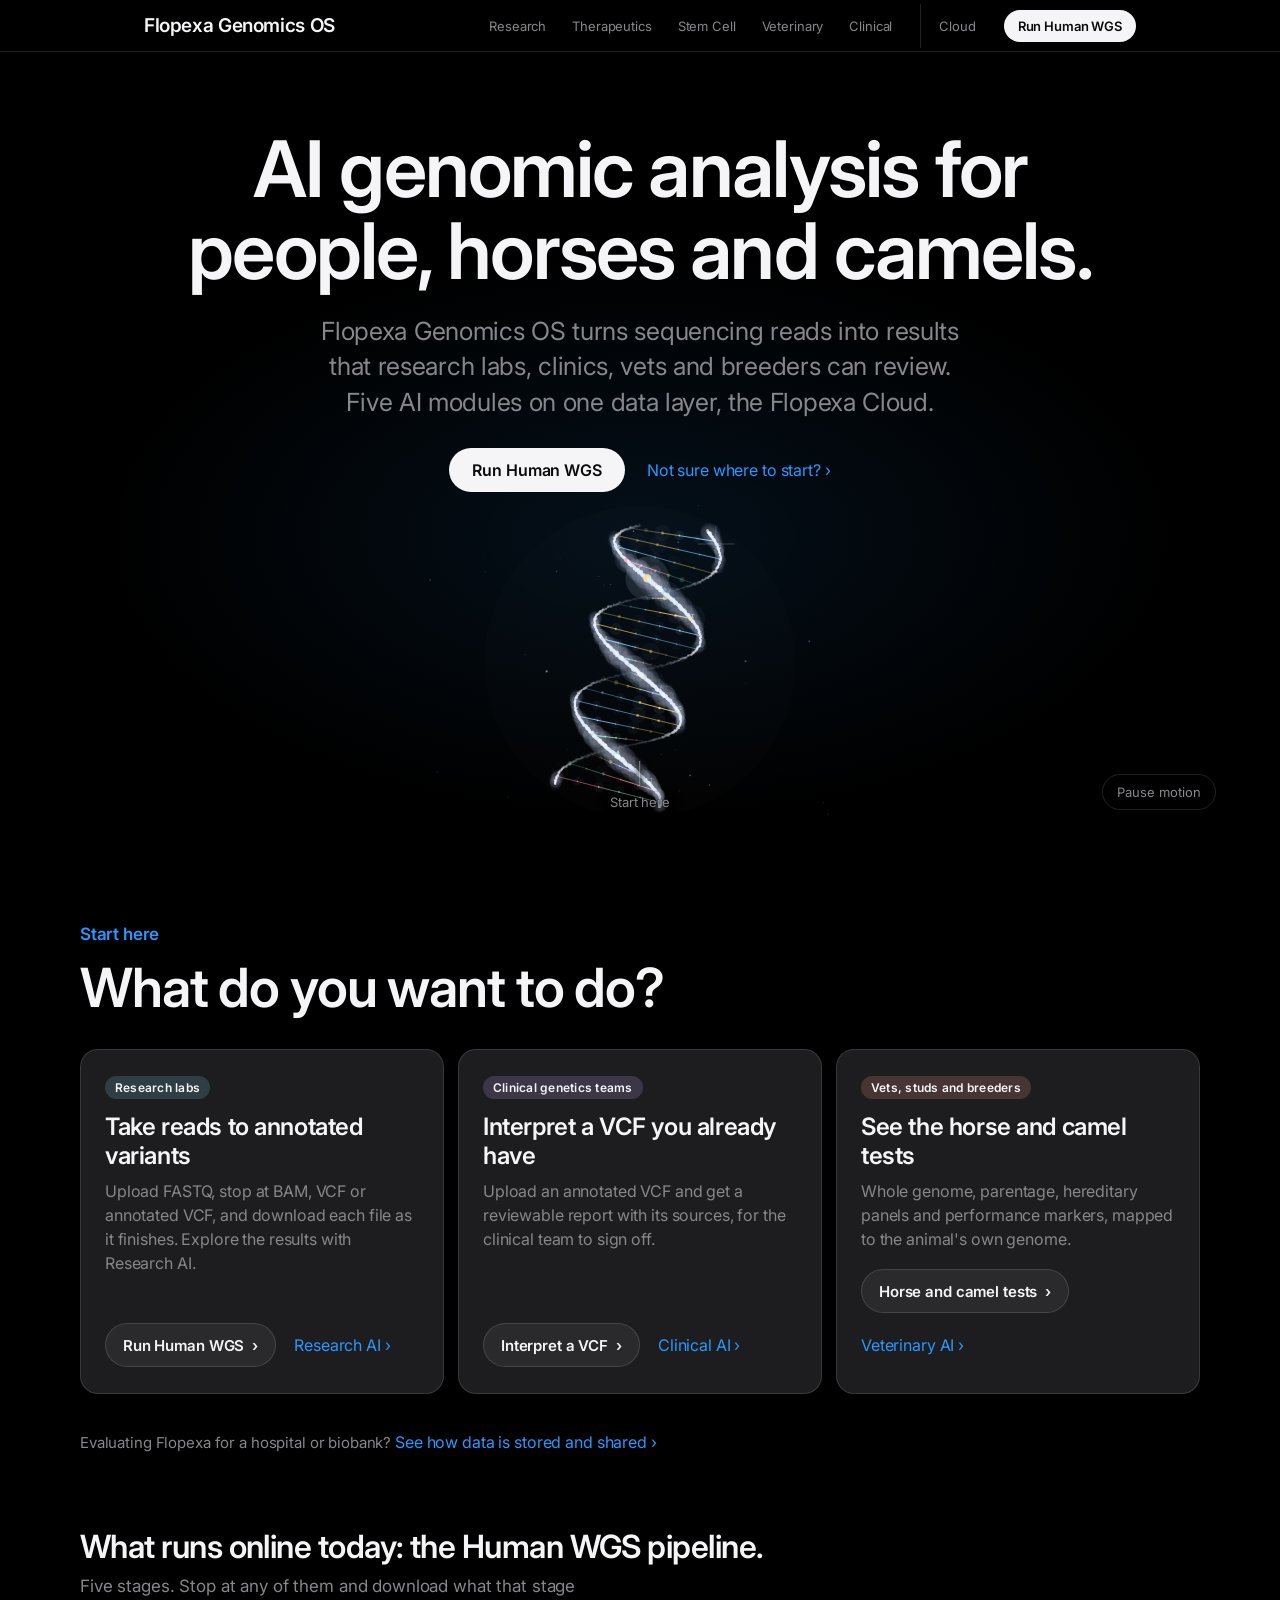
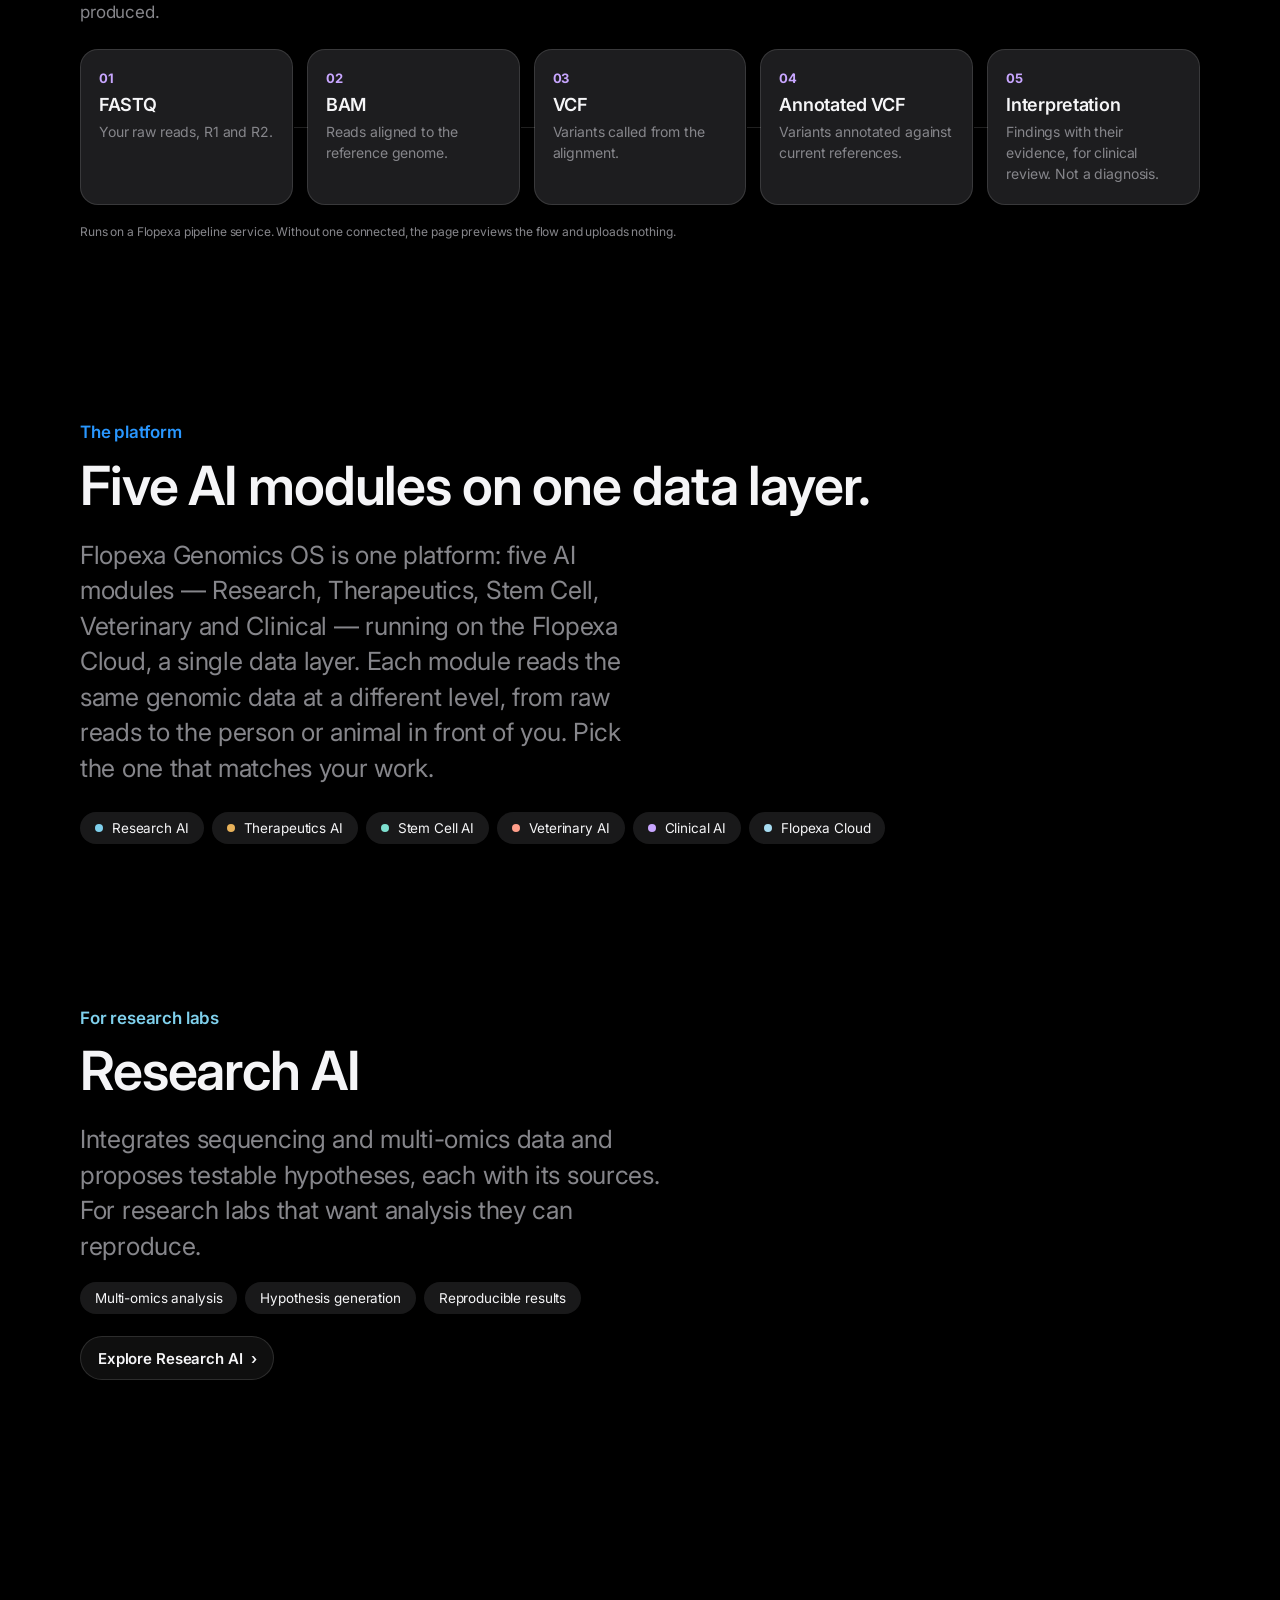
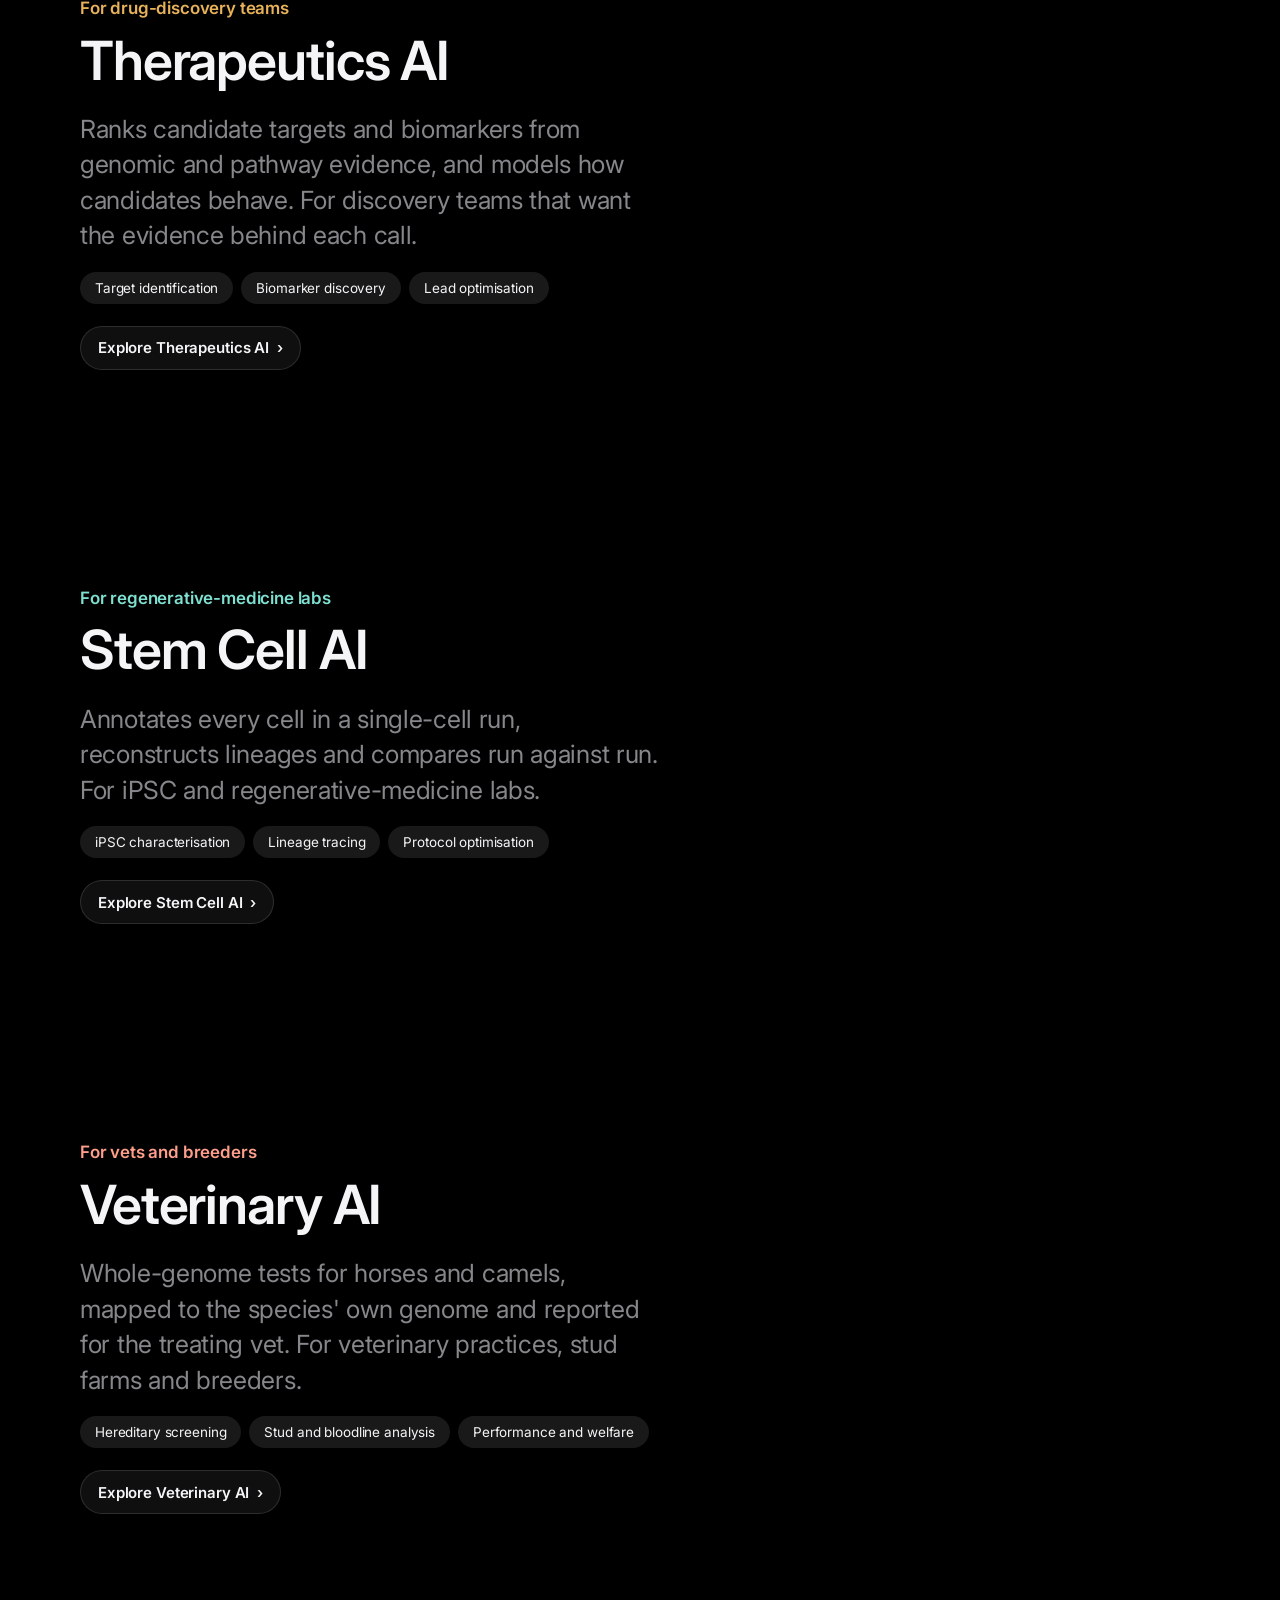
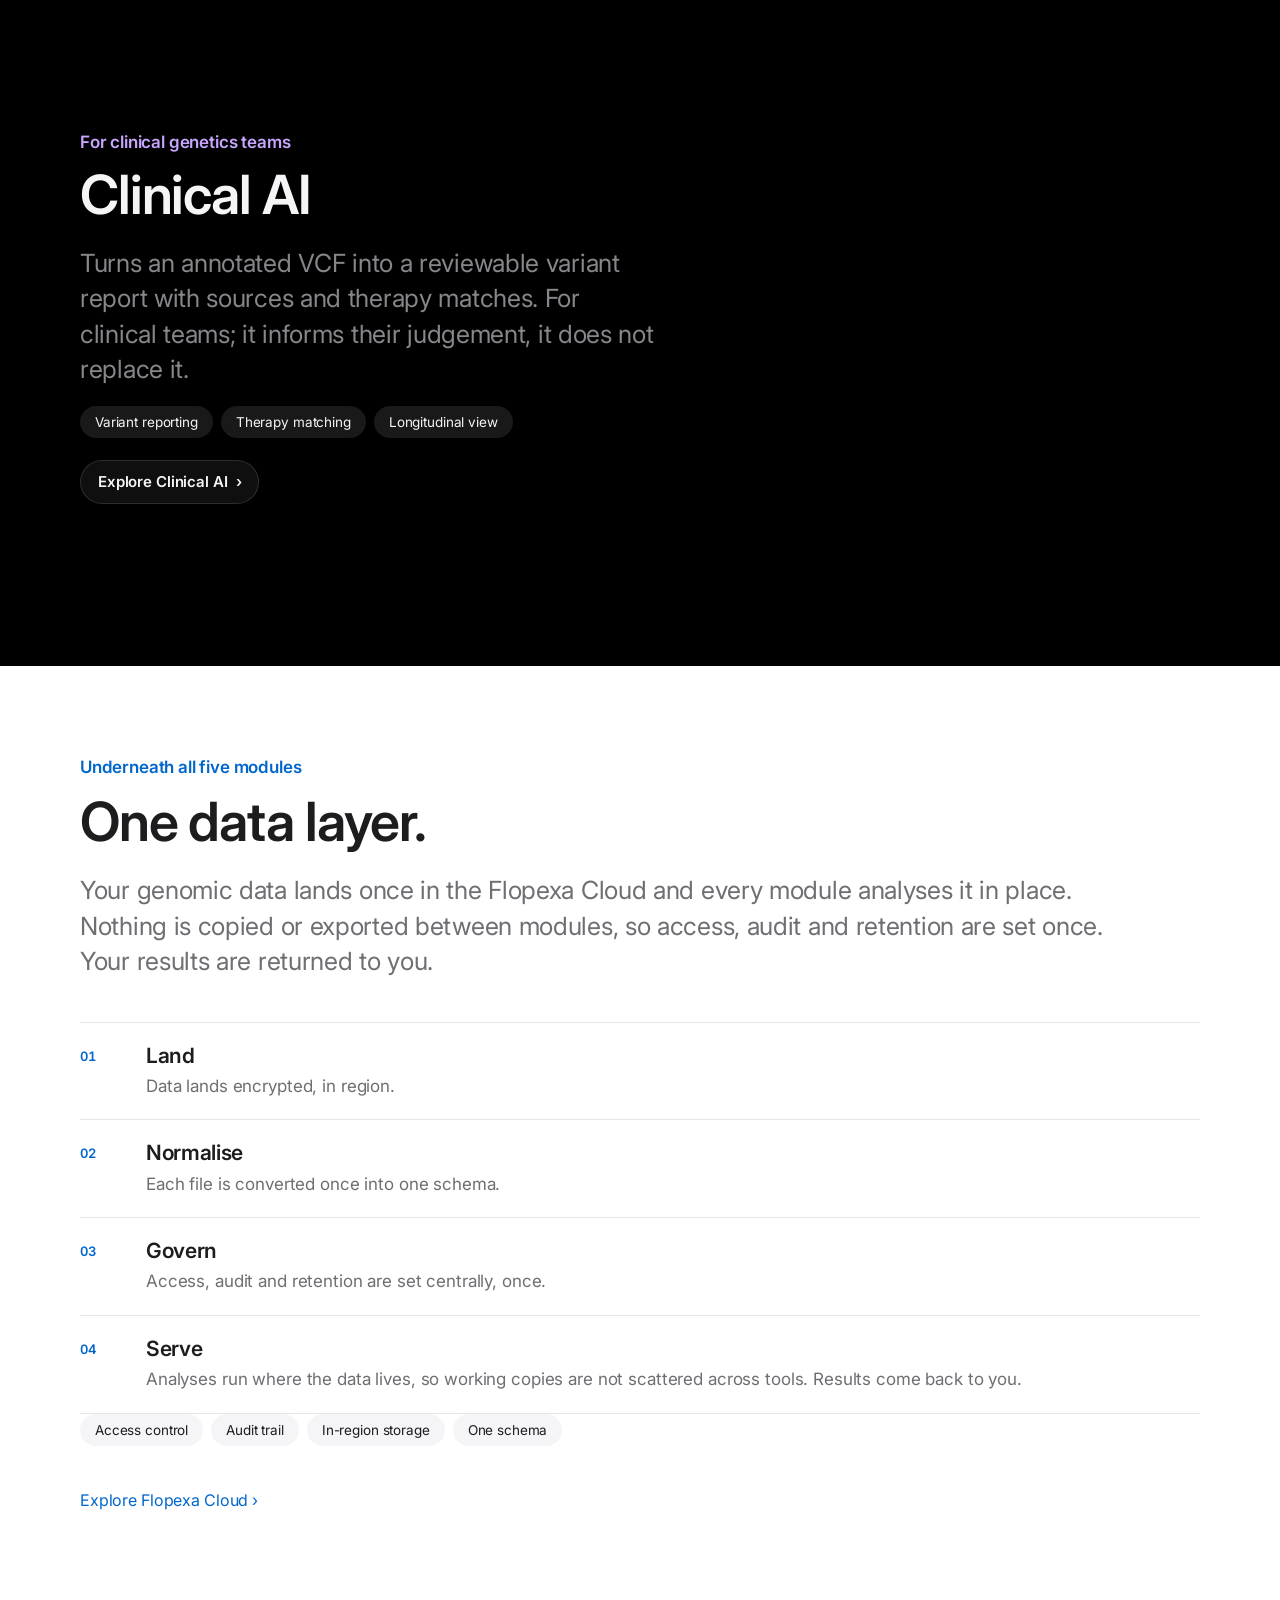
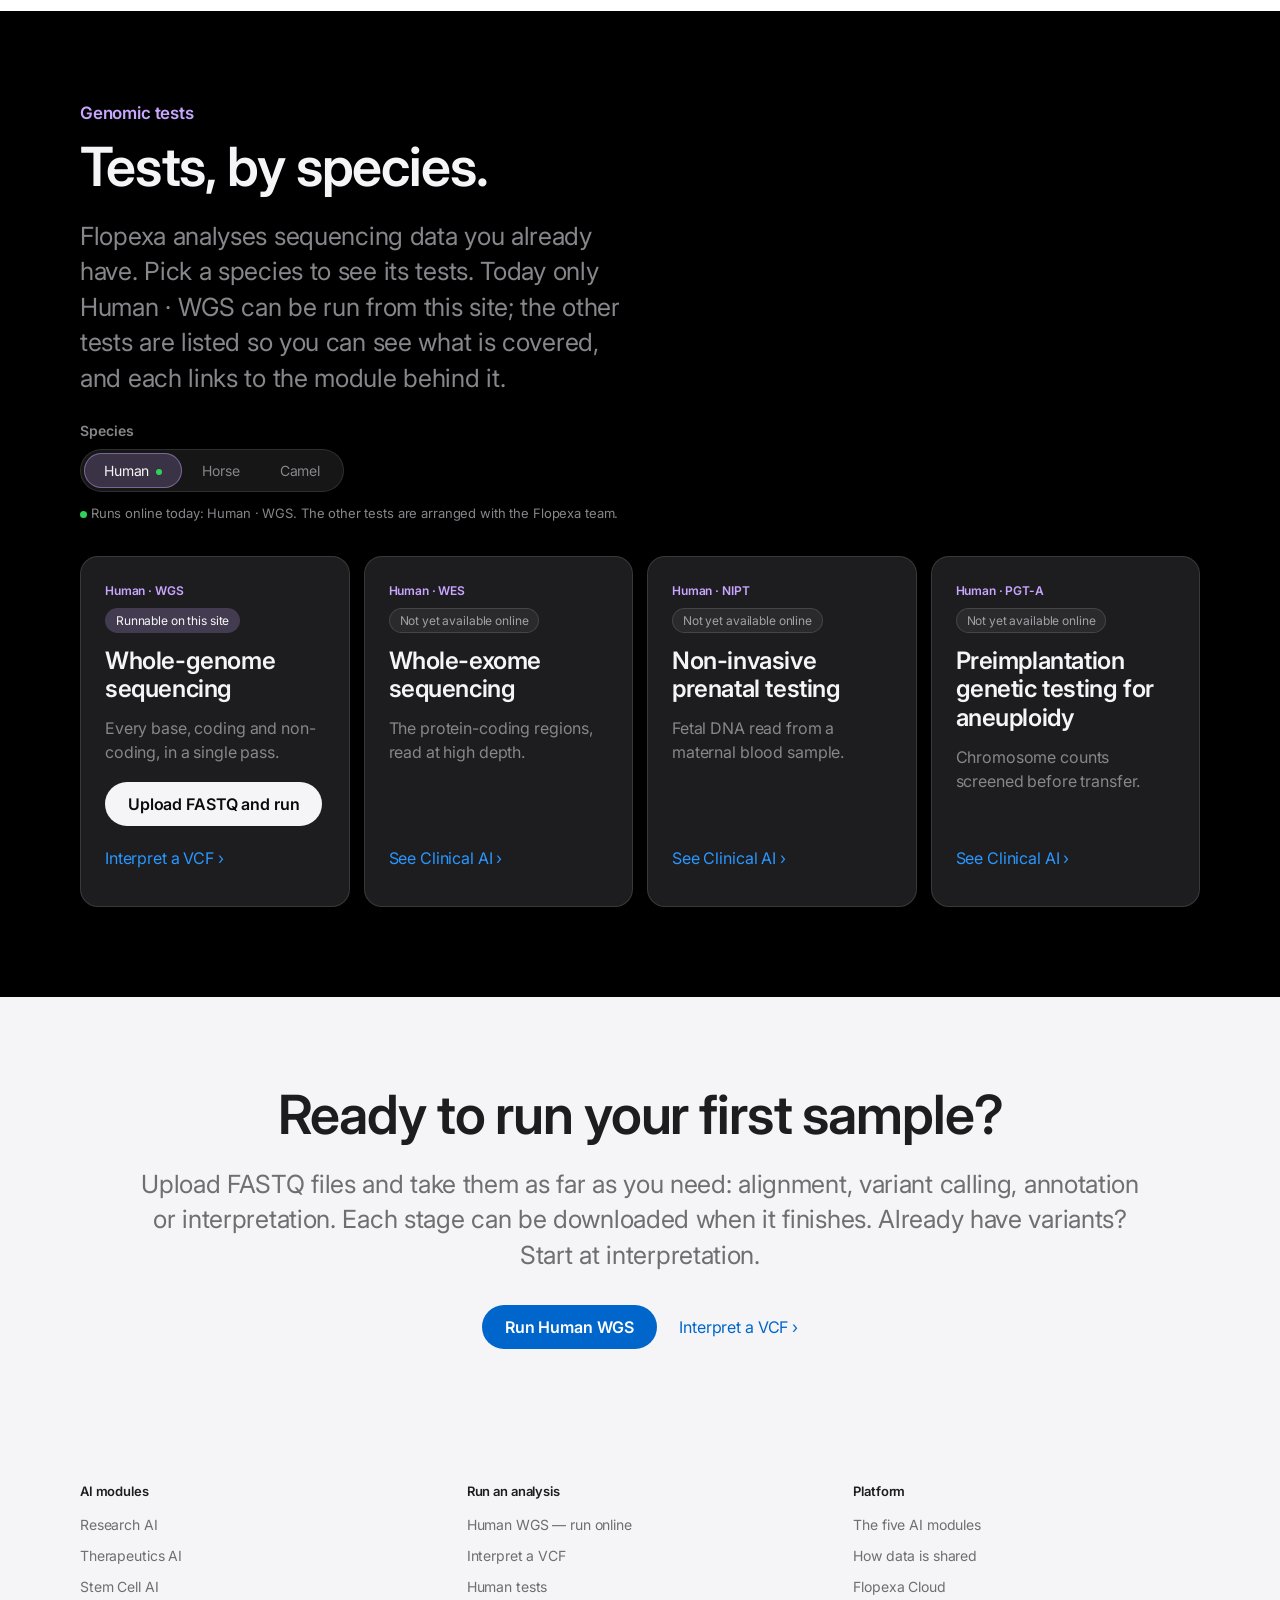
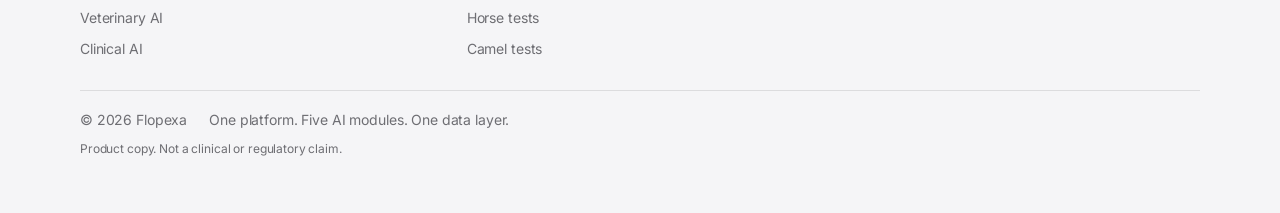
==== commit 00292147: "Redesign the site for clarity: one vocabulary, task routing, a usable WGS tool The site was hard to " ====
--- a/index.html
+++ b/index.html
@@ -1,85 +1,109 @@
 <!doctype html>
-<html lang="en">
+<html lang="en" data-contact="">
 <head>
 <meta charset="utf-8">
 <meta name="viewport" content="width=device-width,initial-scale=1">
-<title>Flopexa Genomics OS — AI-powered innovation for a healthier future.</title>
-<meta name="description" content="An AI operating system for precision genomics and regenerative medicine.">
+<link rel="icon" href="data:,">
+<title>Flopexa Genomics OS — AI genomic analysis for people, horses and camels</title>
+<meta name="description" content="Flopexa Genomics OS is an AI platform that turns sequencing data from human, horse and camel samples into results that research, clinical and veterinary teams can review.">
 <link rel="preconnect" href="https://fonts.googleapis.com">
 <link rel="preconnect" href="https://fonts.gstatic.com" crossorigin>
-<link href="https://fonts.googleapis.com/css2?family=Inter:wght@400;500;600&display=swap" rel="stylesheet">
+<link rel="stylesheet" href="https://fonts.googleapis.com/css2?family=Inter:wght@400;500;600&display=swap">
 <link rel="stylesheet" href="assets/flopexa.css">
 </head>
 <body>
+<a class="skip" href="#main">Skip to content</a>
 <header class="nav">
   <div class="nav-in">
-    <a class="nav-brand" href="index.html" aria-current="page">Flopexa Genomics OS</a>
-    <nav class="nav-links" aria-label="Intelligences"><a href="research.html">Research</a><a href="therapeutics.html">Therapeutics</a><a href="stem-cell.html">Stem Cell</a><a href="veterinary.html">Veterinary</a><a href="clinical.html">Clinical</a><a href="cloud.html">Cloud</a></nav>
+    <a class="nav-brand" href="index.html">Flopexa<span class="nav-brand-x"> Genomics OS</span></a>
+    <nav class="nav-links" id="site-nav" aria-label="Main">
+      <span class="nav-h">AI modules</span>
+      <a href="research.html">Research</a>
+      <a href="therapeutics.html">Therapeutics</a>
+      <a href="stem-cell.html">Stem Cell</a>
+      <a href="veterinary.html">Veterinary</a>
+      <a href="clinical.html">Clinical</a>
+      <span class="nav-h">Platform</span>
+      <a class="sep" href="cloud.html">Cloud</a>
+      <a class="nav-more" href="index.html#substrate">How data is shared</a>
+      <span class="nav-h nav-more">Run an analysis</span>
+      <a class="nav-more" href="human-wgs.html">Human WGS pipeline</a>
+      <a class="nav-more" href="human-wgs.html#interpret">Interpret a VCF</a>
+      <a class="nav-more" href="index.html?sp=horse#genomics">Horse tests</a>
+      <a class="nav-more" href="index.html?sp=camel#genomics">Camel tests</a>
+      <a class="nav-more" href="#" data-contact data-subject="Flopexa" hidden>Contact</a>
+    </nav>
+    <a class="btn btn-nav" href="human-wgs.html">Run Human WGS</a>
+    <button class="nav-menu" type="button" aria-expanded="false" aria-controls="site-nav">Menu</button>
   </div>
 </header>
-<main>
-<section class="hero">
+<main id="main">
+
+<section class="hero hero--home">
   <div class="hero-copy">
-    <h1 id="h-title">AI-powered innovation<br>for a healthier future.</h1>
-    <p class="lead" id="h-lead">An AI operating system for precision genomics
-      and regenerative medicine.</p>
-  </div>
-  <div class="hero-field">
-    <canvas data-field data-shape="helix" data-color="#F5F5F7"></canvas>
-  </div>
-  <div class="cue"><i></i>Scroll</div>
-</section>
-
-<section class="pick" id="genomics">
-  <div class="pick-field">
-    <canvas data-field data-shape="pulse" data-color="#C8A6FF"
-            data-zoom=".90" data-cx=".73"></canvas>
-  </div>
-  <div class="pick-in">
-    <div class="pick-copy rise">
-      <p class="eyebrow" id="g-eyebrow">Genomics</p>
-      <h2>Choose a species.<br>Then a test.</h2>
-      <p class="pick-label">SPECIES</p>
-      <div class="seg" role="tablist" aria-label="Species"><button role="tab" data-sp="human" data-shape="pulse" data-tint="#C8A6FF" aria-selected="true">Human</button><button role="tab" data-sp="horse" data-shape="horse" data-tint="#FF9E8A" aria-selected="false">Horse</button><button role="tab" data-sp="camel" data-shape="camel" data-tint="#E8B25A" aria-selected="false">Camel</button></div>
-      <p class="pick-label">TEST</p>
-      <div class="seg tests" data-for="human"><button role="tab" data-sp="human" data-t="0" aria-selected="true">WGS</button><button role="tab" data-sp="human" data-t="1" aria-selected="false">WES</button><button role="tab" data-sp="human" data-t="2" aria-selected="false">NIPT</button><button role="tab" data-sp="human" data-t="3" aria-selected="false">PGT-A</button></div><div class="seg tests" data-for="horse" hidden><button role="tab" data-sp="horse" data-t="0" aria-selected="true">WGS</button><button role="tab" data-sp="horse" data-t="1" aria-selected="false">Parentage</button><button role="tab" data-sp="horse" data-t="2" aria-selected="false">Panel</button><button role="tab" data-sp="horse" data-t="3" aria-selected="false">Markers</button></div><div class="seg tests" data-for="camel" hidden><button role="tab" data-sp="camel" data-t="0" aria-selected="true">WGS</button><button role="tab" data-sp="camel" data-t="1" aria-selected="false">Parentage</button><button role="tab" data-sp="camel" data-t="2" aria-selected="false">Panel</button><button role="tab" data-sp="camel" data-t="3" aria-selected="false">Markers</button></div>
-      <div class="tcopy" data-for="human" data-t="0"
-             style="--tint:#C8A6FF">
-        <span class="code">Human · WGS</span>
-        <h3>Whole-genome sequencing</h3><p>Every base, coding and non-coding, in a single pass.</p><a class="link" href="human-wgs.html" style="display:inline-block;margin-top:18px">Open the pipeline</a></div><div class="tcopy" data-for="human" data-t="1"
-             style="--tint:#C8A6FF" hidden>
-        <span class="code">Human · WES</span>
-        <h3>Whole-exome sequencing</h3><p>The protein-coding regions, read at high depth.</p></div><div class="tcopy" data-for="human" data-t="2"
-             style="--tint:#C8A6FF" hidden>
-        <span class="code">Human · NIPT</span>
-        <h3>Non-invasive prenatal testing</h3><p>Fetal DNA read from a maternal blood sample.</p></div><div class="tcopy" data-for="human" data-t="3"
-             style="--tint:#C8A6FF" hidden>
-        <span class="code">Human · PGT-A</span>
-        <h3>Preimplantation genetic testing for aneuploidy</h3><p>Chromosome counts screened before transfer.</p></div><div class="tcopy" data-for="horse" data-t="0"
-             style="--tint:#FF9E8A" hidden>
-        <span class="code">Horse · WGS</span>
-        <h3>Whole-genome sequencing</h3><p>The full equine genome against a non-human reference.</p></div><div class="tcopy" data-for="horse" data-t="1"
-             style="--tint:#FF9E8A" hidden>
-        <span class="code">Horse · Parentage</span>
-        <h3>Parentage verification</h3><p>Sire and dam confirmed from a single sample.</p></div><div class="tcopy" data-for="horse" data-t="2"
-             style="--tint:#FF9E8A" hidden>
-        <span class="code">Horse · Panel</span>
-        <h3>Hereditary disease panel</h3><p>Known variants of consequence for the breed.</p></div><div class="tcopy" data-for="horse" data-t="3"
-             style="--tint:#FF9E8A" hidden>
-        <span class="code">Horse · Markers</span>
-        <h3>Performance markers</h3><p>Trait-associated variants assessed from genomic evidence.</p></div><div class="tcopy" data-for="camel" data-t="0"
-             style="--tint:#E8B25A" hidden>
-        <span class="code">Camel · WGS</span>
-        <h3>Whole-genome sequencing</h3><p>The full camelid genome, no human reference assumed.</p></div><div class="tcopy" data-for="camel" data-t="1"
-             style="--tint:#E8B25A" hidden>
-        <span class="code">Camel · Parentage</span>
-        <h3>Parentage verification</h3><p>Lineage confirmed across the herd.</p></div><div class="tcopy" data-for="camel" data-t="2"
-             style="--tint:#E8B25A" hidden>
-        <span class="code">Camel · Panel</span>
-        <h3>Hereditary disease panel</h3><p>Inherited risk screened from one sample.</p></div><div class="tcopy" data-for="camel" data-t="3"
-             style="--tint:#E8B25A" hidden>
-        <span class="code">Camel · Markers</span>
-        <h3>Racing markers</h3><p>Trait-associated variants assessed from genomic evidence.</p></div>
+    <h1 id="h-title">AI genomic analysis for people, horses and camels.</h1>
+    <p class="lead" id="h-lead">Flopexa Genomics OS turns sequencing reads into results that research labs, clinics, vets and breeders can review. Five AI modules on one data layer, the Flopexa Cloud.</p>
+    <div class="cta">
+      <a class="btn" href="human-wgs.html">Run Human WGS</a>
+      <a class="link" href="#start-here">Not sure where to start?</a>
+    </div>
+  </div>
+  <div class="hero-field"><canvas data-field data-shape="helix" data-color="#F5F5F7" aria-hidden="true"></canvas></div>
+  <a class="cue" href="#start-here"><i></i>Start here</a>
+  <button type="button" class="motion" aria-pressed="false">Pause motion</button>
+</section>
+
+<section class="s s-dark" id="start-here">
+  <div class="wrap rise">
+    <p class="eyebrow">Start here</p>
+    <h2>What do you want to do?</h2>
+    <div class="cards cards--3">
+      <article class="card" style="--tint:#7FD0EC">
+        <span class="tag">Research labs</span>
+        <h3>Take reads to annotated variants</h3>
+        <p>Upload FASTQ, stop at BAM, VCF or annotated VCF, and download each file as it finishes. Explore the results with Research AI.</p>
+        <div class="card-act"><a class="btn-ghost" href="human-wgs.html#pipeline">Run Human WGS</a><a class="link" href="research.html">Research AI</a></div>
+      </article>
+      <article class="card" style="--tint:#C8A6FF">
+        <span class="tag">Clinical genetics teams</span>
+        <h3>Interpret a VCF you already have</h3>
+        <p>Upload an annotated VCF and get a reviewable report with its sources, for the clinical team to sign off.</p>
+        <div class="card-act"><a class="btn-ghost" href="human-wgs.html#interpret">Interpret a VCF</a><a class="link" href="clinical.html">Clinical AI</a></div>
+      </article>
+      <article class="card" style="--tint:#FF9E8A">
+        <span class="tag">Vets, studs and breeders</span>
+        <h3>See the horse and camel tests</h3>
+        <p>Whole genome, parentage, hereditary panels and performance markers, mapped to the animal's own genome.</p>
+        <div class="card-act"><a class="btn-ghost" href="#genomics" data-pick-sp="horse">Horse and camel tests</a><a class="link" href="veterinary.html">Veterinary AI</a></div>
+      </article>
+    </div>
+    <p class="aside">Evaluating Flopexa for a hospital or biobank? <a class="link" href="#substrate">See how data is stored and shared</a></p>
+
+    <h3 class="h-sm pipe-h">What runs online today: the Human WGS pipeline.</h3>
+    <p class="pipe-lead">Five stages. Stop at any of them and download what that stage produced.</p>
+    <ol class="pipe" aria-label="Pipeline stages">
+      <li><b>01</b><h4>FASTQ</h4><p>Your raw reads, R1 and R2.</p></li>
+      <li><b>02</b><h4>BAM</h4><p>Reads aligned to the reference genome.</p></li>
+      <li><b>03</b><h4>VCF</h4><p>Variants called from the alignment.</p></li>
+      <li><b>04</b><h4>Annotated VCF</h4><p>Variants annotated against current references.</p></li>
+      <li><b>05</b><h4>Interpretation</h4><p>Findings with their evidence, for clinical review. Not a diagnosis.</p></li>
+    </ol>
+    <p class="fine fine--dark">Runs on a Flopexa pipeline service. Without one connected, the page previews the flow and uploads nothing.</p>
+  </div>
+</section>
+
+<section class="s s-dark s-intro" id="platform">
+  <div class="wrap rise">
+    <p class="eyebrow">The platform</p>
+    <h2>Five AI modules on one data layer.</h2>
+    <p class="lead">Flopexa Genomics OS is one platform: five AI modules — Research, Therapeutics, Stem Cell, Veterinary and Clinical — running on the Flopexa Cloud, a single data layer. Each module reads the same genomic data at a different level, from raw reads to the person or animal in front of you. Pick the one that matches your work.</p>
+    <div class="chips chips--jump">
+      <a class="chip" href="#research"><i style="background:#7FD0EC"></i>Research AI</a>
+      <a class="chip" href="#therapeutics"><i style="background:#E8B25A"></i>Therapeutics AI</a>
+      <a class="chip" href="#stem-cell"><i style="background:#7EE0D0"></i>Stem Cell AI</a>
+      <a class="chip" href="#veterinary"><i style="background:#FF9E8A"></i>Veterinary AI</a>
+      <a class="chip" href="#clinical"><i style="background:#C8A6FF"></i>Clinical AI</a>
+      <a class="chip" href="#substrate"><i style="background:#A7DCF2"></i>Flopexa Cloud</a>
     </div>
   </div>
 </section>
@@ -87,161 +111,300 @@
 <section class="stage">
   <div class="stage-in">
     <div class="stage-sticky">
-      <canvas data-field data-shape="micro" data-color="#7FD0EC"
-              data-zoom=".76" data-cx=".72"></canvas>
+      <canvas data-field data-shape="micro" data-color="#7FD0EC" data-zoom=".7" data-cx=".78" aria-hidden="true"></canvas>
     </div>
     <div class="panels">
-      <div class="panel" id="research"
-           data-shape="micro" data-color="#7FD0EC"
-           data-zoom="0.7" data-cx=".73">
-        <p class="eyebrow" style="color:#7FD0EC">Data</p>
+      <div class="panel" id="research" style="--tint:#7FD0EC" data-shape="micro" data-color="#7FD0EC" data-zoom="0.7" data-cx=".78">
+        <p class="eyebrow">For research labs</p>
         <h2>Research AI</h2>
-        <p class="lead">Multi-omics analysis and hypothesis generation.</p>
-        <a class="link" href="research.html"
-           style="margin-top:20px;display:inline-block">Learn more</a>
-      </div>
-      <div class="panel" id="therapeutics"
-           data-shape="molecule" data-color="#E8B25A"
-           data-zoom="0.82" data-cx=".73">
-        <p class="eyebrow" style="color:#E8B25A">Molecule</p>
+        <p class="lead">Integrates sequencing and multi-omics data and proposes testable hypotheses, each with its sources. For research labs that want analysis they can reproduce.</p>
+        <div class="chips"><a class="chip" href="research.html#capabilities">Multi-omics analysis</a><a class="chip" href="research.html#capabilities">Hypothesis generation</a><a class="chip" href="research.html#capabilities">Reproducible results</a></div>
+        <a class="btn-ghost" href="research.html">Explore Research AI</a>
+      </div>
+      <div class="panel" id="therapeutics" style="--tint:#E8B25A" data-shape="molecule" data-color="#E8B25A" data-zoom="0.7" data-cx=".78">
+        <p class="eyebrow">For drug-discovery teams</p>
         <h2>Therapeutics AI</h2>
-        <p class="lead">Drug discovery, biomarkers and optimisation.</p>
-        <a class="link" href="therapeutics.html"
-           style="margin-top:20px;display:inline-block">Learn more</a>
-      </div>
-      <div class="panel" id="stem-cell"
-           data-shape="cell" data-color="#7EE0D0"
-           data-zoom="0.94" data-cx=".73">
-        <p class="eyebrow" style="color:#7EE0D0">Cell</p>
+        <p class="lead">Ranks candidate targets and biomarkers from genomic and pathway evidence, and models how candidates behave. For discovery teams that want the evidence behind each call.</p>
+        <div class="chips"><a class="chip" href="therapeutics.html#capabilities">Target identification</a><a class="chip" href="therapeutics.html#capabilities">Biomarker discovery</a><a class="chip" href="therapeutics.html#capabilities">Lead optimisation</a></div>
+        <a class="btn-ghost" href="therapeutics.html">Explore Therapeutics AI</a>
+      </div>
+      <div class="panel" id="stem-cell" style="--tint:#7EE0D0" data-shape="cell" data-color="#7EE0D0" data-zoom="0.8" data-cx=".78">
+        <p class="eyebrow">For regenerative-medicine labs</p>
         <h2>Stem Cell AI</h2>
-        <p class="lead">iPSC modelling and regenerative therapies.</p>
-        <a class="link" href="stem-cell.html"
-           style="margin-top:20px;display:inline-block">Learn more</a>
-      </div>
-      <div class="panel" id="veterinary"
-           data-shape="horse" data-color="#FF9E8A"
-           data-zoom="1.0" data-cx=".73">
-        <p class="eyebrow" style="color:#FF9E8A">Organism</p>
+        <p class="lead">Annotates every cell in a single-cell run, reconstructs lineages and compares run against run. For iPSC and regenerative-medicine labs.</p>
+        <div class="chips"><a class="chip" href="stem-cell.html#capabilities">iPSC characterisation</a><a class="chip" href="stem-cell.html#capabilities">Lineage tracing</a><a class="chip" href="stem-cell.html#capabilities">Protocol optimisation</a></div>
+        <a class="btn-ghost" href="stem-cell.html">Explore Stem Cell AI</a>
+      </div>
+      <div class="panel" id="veterinary" style="--tint:#FF9E8A" data-shape="horse" data-color="#FF9E8A" data-zoom="0.62" data-cx=".78">
+        <p class="eyebrow">For vets and breeders</p>
         <h2>Veterinary AI</h2>
-        <p class="lead">Animal health and veterinary genomics.</p>
-        <a class="link" href="veterinary.html"
-           style="margin-top:20px;display:inline-block">Learn more</a>
-      </div>
-      <div class="panel" id="clinical"
-           data-shape="pulse" data-color="#C8A6FF"
-           data-zoom="1.06" data-cx=".73">
-        <p class="eyebrow" style="color:#C8A6FF">Patient</p>
+        <p class="lead">Whole-genome tests for horses and camels, mapped to the species' own genome and reported for the treating vet. For veterinary practices, stud farms and breeders.</p>
+        <div class="chips"><a class="chip" href="veterinary.html#capabilities">Hereditary screening</a><a class="chip" href="veterinary.html#capabilities">Stud and bloodline analysis</a><a class="chip" href="veterinary.html#capabilities">Performance and welfare</a></div>
+        <a class="btn-ghost" href="veterinary.html">Explore Veterinary AI</a>
+      </div>
+      <div class="panel" id="clinical" style="--tint:#C8A6FF" data-shape="pulse" data-color="#C8A6FF" data-zoom="0.95" data-cx=".78">
+        <p class="eyebrow">For clinical genetics teams</p>
         <h2>Clinical AI</h2>
-        <p class="lead">Precision clinical decision support.</p>
-        <a class="link" href="clinical.html"
-           style="margin-top:20px;display:inline-block">Learn more</a>
-      </div></div>
+        <p class="lead">Turns an annotated VCF into a reviewable variant report with sources and therapy matches. For clinical teams; it informs their judgement, it does not replace it.</p>
+        <div class="chips"><a class="chip" href="clinical.html#capabilities">Variant reporting</a><a class="chip" href="clinical.html#capabilities">Therapy matching</a><a class="chip" href="clinical.html#capabilities">Longitudinal view</a></div>
+        <a class="btn-ghost" href="clinical.html">Explore Clinical AI</a>
+      </div>
+    </div>
   </div>
 </section>
 
 <section class="s s-white" id="substrate">
   <div class="wrap rise">
-    <p class="eyebrow">Underneath all five</p>
-    <h2>One substrate.</h2>
-    <p class="lead">Every intelligence reads the same substrate. Nothing is
-      exported between them.</p>
-    <div class="chips" style="margin-top:26px"><span class="chip">Privacy &amp; compliance</span><span class="chip">Scalable &amp; interoperable</span><span class="chip">Globally connected</span><span class="chip">Unified access</span></div>
-    <div class="cta"><a class="btn" href="cloud.html">Explore the Cloud</a>
-      <a class="link" href="research.html">Start with Research</a></div>
-  </div>
-</section>
+    <p class="eyebrow">Underneath all five modules</p>
+    <h2>One data layer.</h2>
+    <p class="lead">Your genomic data lands once in the Flopexa Cloud and every module analyses it in place. Nothing is copied or exported between modules, so access, audit and retention are set once. Your results are returned to you.</p>
+    <div class="steps">
+      <div class="step"><div><h3>Land</h3><p>Data lands encrypted, in region.</p></div></div>
+      <div class="step"><div><h3>Normalise</h3><p>Each file is converted once into one schema.</p></div></div>
+      <div class="step"><div><h3>Govern</h3><p>Access, audit and retention are set centrally, once.</p></div></div>
+      <div class="step"><div><h3>Serve</h3><p>Analyses run where the data lives, so working copies are not scattered across tools. Results come back to you.</p></div></div>
+    </div>
+    <div class="chips"><a class="chip" href="cloud.html">Access control</a><a class="chip" href="cloud.html">Audit trail</a><a class="chip" href="cloud.html">In-region storage</a><a class="chip" href="cloud.html">One schema</a></div>
+    <div class="cta"><a class="link" href="cloud.html">Explore Flopexa Cloud</a></div>
+  </div>
+</section>
+
+<section class="pick s s-dark" id="genomics">
+  <div class="wrap">
+    <div class="pick-in">
+      <div class="pick-copy rise">
+        <p class="eyebrow" id="g-eyebrow">Genomic tests</p>
+        <h2>Tests, by species.</h2>
+        <p class="lead">Flopexa analyses sequencing data you already have. Pick a species to see its tests. Today only Human · WGS can be run from this site; the other tests are listed so you can see what is covered, and each links to the module behind it.</p>
+        <p class="pick-label" id="sp-label">Species</p>
+        <div class="seg" role="radiogroup" aria-labelledby="sp-label">
+          <label><input type="radio" name="sp" value="human" data-sp="human" data-shape="pulse" data-tint="#C8A6FF" data-live aria-label="Human, one test runs online" checked><span>Human</span></label>
+          <label><input type="radio" name="sp" value="horse" data-sp="horse" data-shape="horse" data-tint="#FF9E8A"><span>Horse</span></label>
+          <label><input type="radio" name="sp" value="camel" data-sp="camel" data-shape="camel" data-tint="#E8B25A"><span>Camel</span></label>
+        </div>
+        <p class="pick-note"><i class="dot-live" aria-hidden="true"></i> Runs online today: Human · WGS. The other tests are arranged with the Flopexa team.</p>
+      </div>
+      <div class="pick-field"><canvas data-field data-shape="pulse" data-color="#C8A6FF" data-zoom=".90" data-cx=".5" aria-hidden="true"></canvas></div>
+    </div>
+    <div class="tcopy-wrap" aria-live="polite">
+      <div class="cards cards--tests" data-for="human" style="--tint:#C8A6FF">
+        <article class="card tcopy" data-for="human" data-t="0">
+          <span class="code">Human · WGS</span>
+          <span class="chip chip--status">Runnable on this site</span>
+          <h3>Whole-genome sequencing</h3>
+          <p>Every base, coding and non-coding, in a single pass.</p>
+          <div class="tcopy-act">
+            <a class="btn" href="human-wgs.html#pipeline">Upload FASTQ and run</a>
+            <a class="link" href="human-wgs.html#interpret">Interpret a VCF</a>
+          </div>
+        </article>
+        <article class="card tcopy" data-for="human" data-t="1">
+          <span class="code">Human · WES</span>
+          <span class="chip chip--status chip--soon">Not yet available online</span>
+          <h3>Whole-exome sequencing</h3>
+          <p>The protein-coding regions, read at high depth.</p>
+          <div class="tcopy-act">
+            <a class="link" href="clinical.html">See Clinical AI</a>
+            <a class="link" href="#" data-contact data-subject="Human · WES" hidden>Ask about this test</a>
+          </div>
+        </article>
+        <article class="card tcopy" data-for="human" data-t="2">
+          <span class="code">Human · NIPT</span>
+          <span class="chip chip--status chip--soon">Not yet available online</span>
+          <h3>Non-invasive prenatal testing</h3>
+          <p>Fetal DNA read from a maternal blood sample.</p>
+          <div class="tcopy-act">
+            <a class="link" href="clinical.html">See Clinical AI</a>
+            <a class="link" href="#" data-contact data-subject="Human · NIPT" hidden>Ask about this test</a>
+          </div>
+        </article>
+        <article class="card tcopy" data-for="human" data-t="3">
+          <span class="code">Human · PGT-A</span>
+          <span class="chip chip--status chip--soon">Not yet available online</span>
+          <h3>Preimplantation genetic testing for aneuploidy</h3>
+          <p>Chromosome counts screened before transfer.</p>
+          <div class="tcopy-act">
+            <a class="link" href="clinical.html">See Clinical AI</a>
+            <a class="link" href="#" data-contact data-subject="Human · PGT-A" hidden>Ask about this test</a>
+          </div>
+        </article>
+      </div>
+      <div class="cards cards--tests" data-for="horse" style="--tint:#FF9E8A" hidden>
+        <article class="card tcopy" data-for="horse" data-t="0">
+          <span class="code">Horse · WGS</span>
+          <span class="chip chip--status chip--soon">Not yet available online</span>
+          <h3>Whole-genome sequencing</h3>
+          <p>The full genome, mapped to the horse reference genome, not a human one.</p>
+          <div class="tcopy-act">
+            <a class="link" href="veterinary.html">See Veterinary AI</a>
+            <a class="link" href="#" data-contact data-subject="Horse · WGS" hidden>Ask about this test</a>
+          </div>
+        </article>
+        <article class="card tcopy" data-for="horse" data-t="1">
+          <span class="code">Horse · Parentage</span>
+          <span class="chip chip--status chip--soon">Not yet available online</span>
+          <h3>Parentage verification</h3>
+          <p>Sire and dam confirmed from a single sample.</p>
+          <div class="tcopy-act">
+            <a class="link" href="veterinary.html">See Veterinary AI</a>
+            <a class="link" href="#" data-contact data-subject="Horse · Parentage" hidden>Ask about this test</a>
+          </div>
+        </article>
+        <article class="card tcopy" data-for="horse" data-t="2">
+          <span class="code">Horse · Panel</span>
+          <span class="chip chip--status chip--soon">Not yet available online</span>
+          <h3>Hereditary disease panel</h3>
+          <p>Known variants of consequence for the breed.</p>
+          <div class="tcopy-act">
+            <a class="link" href="veterinary.html">See Veterinary AI</a>
+            <a class="link" href="#" data-contact data-subject="Horse · Panel" hidden>Ask about this test</a>
+          </div>
+        </article>
+        <article class="card tcopy" data-for="horse" data-t="3">
+          <span class="code">Horse · Markers</span>
+          <span class="chip chip--status chip--soon">Not yet available online</span>
+          <h3>Performance markers</h3>
+          <p>Trait-associated variants assessed from genomic evidence.</p>
+          <div class="tcopy-act">
+            <a class="link" href="veterinary.html">See Veterinary AI</a>
+            <a class="link" href="#" data-contact data-subject="Horse · Markers" hidden>Ask about this test</a>
+          </div>
+        </article>
+      </div>
+      <div class="cards cards--tests" data-for="camel" style="--tint:#E8B25A" hidden>
+        <article class="card tcopy" data-for="camel" data-t="0">
+          <span class="code">Camel · WGS</span>
+          <span class="chip chip--status chip--soon">Not yet available online</span>
+          <h3>Whole-genome sequencing</h3>
+          <p>The full genome, mapped to the camel reference genome.</p>
+          <div class="tcopy-act">
+            <a class="link" href="veterinary.html">See Veterinary AI</a>
+            <a class="link" href="#" data-contact data-subject="Camel · WGS" hidden>Ask about this test</a>
+          </div>
+        </article>
+        <article class="card tcopy" data-for="camel" data-t="1">
+          <span class="code">Camel · Parentage</span>
+          <span class="chip chip--status chip--soon">Not yet available online</span>
+          <h3>Parentage verification</h3>
+          <p>Lineage confirmed from a single sample.</p>
+          <div class="tcopy-act">
+            <a class="link" href="veterinary.html">See Veterinary AI</a>
+            <a class="link" href="#" data-contact data-subject="Camel · Parentage" hidden>Ask about this test</a>
+          </div>
+        </article>
+        <article class="card tcopy" data-for="camel" data-t="2">
+          <span class="code">Camel · Panel</span>
+          <span class="chip chip--status chip--soon">Not yet available online</span>
+          <h3>Hereditary disease panel</h3>
+          <p>Inherited risk screened from one sample.</p>
+          <div class="tcopy-act">
+            <a class="link" href="veterinary.html">See Veterinary AI</a>
+            <a class="link" href="#" data-contact data-subject="Camel · Panel" hidden>Ask about this test</a>
+          </div>
+        </article>
+        <article class="card tcopy" data-for="camel" data-t="3">
+          <span class="code">Camel · Markers</span>
+          <span class="chip chip--status chip--soon">Not yet available online</span>
+          <h3>Racing markers</h3>
+          <p>Trait-associated variants assessed from genomic evidence.</p>
+          <div class="tcopy-act">
+            <a class="link" href="veterinary.html">See Veterinary AI</a>
+            <a class="link" href="#" data-contact data-subject="Camel · Markers" hidden>Ask about this test</a>
+          </div>
+        </article>
+      </div>
+    </div>
+  </div>
+</section>
+
+<section class="s s-light mid" id="start">
+  <div class="wrap rise">
+    <h2>Ready to run your first sample?</h2>
+    <p class="lead">Upload FASTQ files and take them as far as you need: alignment, variant calling, annotation or interpretation. Each stage can be downloaded when it finishes. Already have variants? Start at interpretation.</p>
+    <div class="cta">
+      <a class="btn" href="human-wgs.html">Run Human WGS</a>
+      <a class="link" href="human-wgs.html#interpret">Interpret a VCF</a>
+      <a class="link" href="#" data-contact data-subject="Flopexa Genomics OS" hidden>Talk to us</a>
+    </div>
+  </div>
+</section>
+
 </main>
-<footer class="foot">
-  <div class="foot-in">
-    <div class="foot-cols"><div><h4>Intelligences</h4><ul><li><a href="research.html">Research</a></li><li><a href="therapeutics.html">Therapeutics</a></li><li><a href="stem-cell.html">Stem Cell</a></li><li><a href="veterinary.html">Veterinary</a></li><li><a href="clinical.html">Clinical</a></li><li><a href="cloud.html">Cloud</a></li></ul></div><div><h4>Genomics</h4><ul><li><a href="index.html#genomics">Human</a></li><li><a href="index.html#genomics">Horse</a></li><li><a href="index.html#genomics">Camel</a></li></ul></div><div><h4>Platform</h4><ul><li><a href="index.html">Overview</a></li><li><a href="index.html#substrate">Substrate</a></li><li><a href="cloud.html">The Cloud</a></li></ul></div></div>
-    <div class="foot-end">
-      <span>© 2026 Flopexa</span>
-      <span>One platform. Seven intelligences.</span>
-    </div>
-    <p class="fine" style="margin-top:12px">Product copy. Not a clinical or
-      regulatory claim.</p>
-  </div>
-</footer>
+<footer class="foot"><div class="foot-in">
+  <div class="foot-cols">
+    <div><h4>AI modules</h4><ul>
+      <li><a href="research.html">Research AI</a></li>
+      <li><a href="therapeutics.html">Therapeutics AI</a></li>
+      <li><a href="stem-cell.html">Stem Cell AI</a></li>
+      <li><a href="veterinary.html">Veterinary AI</a></li>
+      <li><a href="clinical.html">Clinical AI</a></li></ul></div>
+    <div><h4>Run an analysis</h4><ul>
+      <li><a href="human-wgs.html">Human WGS — run online</a></li>
+      <li><a href="human-wgs.html#interpret">Interpret a VCF</a></li>
+      <li><a href="index.html?sp=human#genomics">Human tests</a></li>
+      <li><a href="index.html?sp=horse#genomics">Horse tests</a></li>
+      <li><a href="index.html?sp=camel#genomics">Camel tests</a></li></ul></div>
+    <div><h4>Platform</h4><ul>
+      <li><a href="index.html#platform">The five AI modules</a></li>
+      <li><a href="index.html#substrate">How data is shared</a></li>
+      <li><a href="cloud.html">Flopexa Cloud</a></li></ul></div>
+    <div data-contact-col hidden><h4>Company</h4><ul>
+      <li><a href="#" data-contact data-subject="Flopexa" hidden>Contact</a></li></ul></div>
+  </div>
+  <div class="foot-end"><span>© 2026 Flopexa</span><span>One platform. Five AI modules. One data layer.</span></div>
+  <p class="fine">Product copy. Not a clinical or regulatory claim.</p>
+</div></footer>
 <script src="assets/field.js"></script>
+<script src="assets/site.js"></script>
 <script>
 (function(){
-  if(window.FlopexaField)FlopexaField.mountAll();
-
-  var io=new IntersectionObserver(function(es){
-    es.forEach(function(e){if(e.isIntersecting){e.target.classList.add("in");
-      io.unobserve(e.target);}});},{rootMargin:"0px 0px -12% 0px"});
-  document.querySelectorAll(".rise").forEach(function(n){io.observe(n);});
-
-  var sc=document.querySelector(".stage-sticky canvas");
-  if(sc&&window.FlopexaField){
-    var f=FlopexaField.get(sc);
-    var po=new IntersectionObserver(function(es){
-      es.forEach(function(e){
-        if(!e.isIntersecting||!f)return;
-        var d=e.target.dataset;
-        f.set(d.shape,d.color);
-        f.view(parseFloat(d.zoom)||1,parseFloat(d.cx));
-      });},{rootMargin:"-45% 0px -45% 0px"});
-    document.querySelectorAll(".panel[data-shape]").forEach(function(n){
-      po.observe(n);});
-  }
-
-  var sn=document.querySelector(".subnav");
-  if(sn){
-    var links=[].slice.call(sn.querySelectorAll("a"));
-    var secs=links.map(function(a){
-      return document.querySelector(a.getAttribute("href"));});
-    var spy=new IntersectionObserver(function(es){
-      es.forEach(function(e){
-        if(!e.isIntersecting)return;
-        var i=secs.indexOf(e.target);
-        if(i<0)return;
-        links.forEach(function(a,j){a.classList.toggle("on",j===i);});
-      });},{rootMargin:"-42% 0px -52% 0px"});
-    secs.forEach(function(s){if(s)spy.observe(s);});
+  /* Phones (≤ 860 px): the stage band is a 30svh strip and field.js fits the shape to it
+     (zoom 1 = the shape box fills the band; zoom is capped at 1 there). The panels'
+     data-zoom values are tuned for desktop, where the shape must stay right of the 52% text
+     column; on the band they would only make the shapes small, so use the band's own fit
+     with a small margin so the tallest shape clears the band's bottom fade. site.js reads
+     data-zoom when a panel comes into view, after this script has run. */
+  if(matchMedia('(max-width:860px)').matches){
+    document.querySelectorAll('.panel[data-zoom]').forEach(function(p){p.dataset.zoom='.9';});
   }
 })();
-</script>
-<script>
 (function(){
-  var sp=[].slice.call(document.querySelectorAll(".seg [data-sp]:not([data-t])"));
-  var tests=[].slice.call(document.querySelectorAll(".tests"));
-  var tbtn=[].slice.call(document.querySelectorAll(".tests [data-t]"));
-  var copy=[].slice.call(document.querySelectorAll(".tcopy"));
-  var cv=document.querySelector(".pick-field canvas");
+  var sp=[].slice.call(document.querySelectorAll('.pick .seg input[data-sp]'));
+  var groups=[].slice.call(document.querySelectorAll('.cards[data-for]'));
+  var cv=document.querySelector('.pick-field canvas');
   var field=window.FlopexaField?FlopexaField.get(cv):null;
   if(!sp.length)return;
-  var open={sp:"human",t:0};
-
+  var open={sp:'human'},touched=false;
+  function valid(s){return sp.some(function(b){return b.dataset.sp===s;});}
+  function fromUrl(){
+    try{
+      var q=new URLSearchParams(location.search),s=q.get('sp')||q.get('species');
+      var m=/^#genomics-(human|horse|camel)$/.exec(location.hash); if(m)s=m[1];
+      if(valid(s))open.sp=s;
+    }catch(e){}
+  }
   function paint(){
-    sp.forEach(function(b){
-      b.setAttribute("aria-selected",b.dataset.sp===open.sp?"true":"false");});
-    tests.forEach(function(g){
-      var on=g.dataset.for===open.sp;
-      g.hidden=!on;
-      g.style.setProperty("--tint",tintOf(open.sp));
-    });
-    tbtn.forEach(function(b){
-      b.setAttribute("aria-selected",
-        (b.dataset.sp===open.sp && +b.dataset.t===open.t)?"true":"false");});
-    copy.forEach(function(c){
-      c.hidden=!(c.dataset.for===open.sp && +c.dataset.t===open.t);});
-    var picked=sp.filter(function(b){return b.dataset.sp===open.sp;})[0];
-    document.querySelector(".pick .seg").style.setProperty("--tint",picked.dataset.tint);
-    var eb=document.getElementById("g-eyebrow");
-    if(eb)eb.style.color=picked.dataset.tint;
-    if(field)field.set(picked.dataset.shape,picked.dataset.tint);
+    var p=sp.filter(function(b){return b.dataset.sp===open.sp;})[0];
+    sp.forEach(function(b){b.checked=b.dataset.sp===open.sp;});
+    groups.forEach(function(g){g.hidden=g.dataset.for!==open.sp;});
+    document.querySelector('.pick .seg').style.setProperty('--tint',p.dataset.tint);
+    var eb=document.getElementById('g-eyebrow'); if(eb)eb.style.color=p.dataset.tint;
+    if(field){field.set(p.dataset.shape,p.dataset.tint); if(window.flopexaStill&&field._tk)field._tk(2);}
+    if(touched){try{history.replaceState(null,'','?sp='+open.sp+'#genomics');}catch(e){}}
   }
-  function tintOf(key){
-    var b=sp.filter(function(x){return x.dataset.sp===key;})[0];
-    return b?b.dataset.tint:"#F5F5F7";
+  sp.forEach(function(b){b.addEventListener('change',function(){
+    if(b.checked&&open.sp!==b.dataset.sp){open.sp=b.dataset.sp;touched=true;paint();}});});
+  document.querySelectorAll('a[data-pick-sp]').forEach(function(a){
+    a.addEventListener('click',function(){
+      if(valid(a.dataset.pickSp)){open.sp=a.dataset.pickSp;touched=true;paint();}});});
+  addEventListener('popstate',function(){fromUrl();paint();});
+  fromUrl();paint();
+  /* Frozen fields (reduced motion / Pause motion) that were never on screen are still at their
+     intro opacity; draw one settled frame when the picker scrolls into view. */
+  if(field&&cv&&window.IntersectionObserver){
+    new IntersectionObserver(function(es){es.forEach(function(e){
+      if(e.isIntersecting&&field._tk&&parseFloat(cv.style.opacity||'1')<1)field._tk(2);});},{rootMargin:'120px'}).observe(cv);
   }
-  sp.forEach(function(b){b.addEventListener("click",function(){
-    if(open.sp===b.dataset.sp)return;
-    open.sp=b.dataset.sp;open.t=0;paint();});});
-  tbtn.forEach(function(b){b.addEventListener("click",function(){
-    open.sp=b.dataset.sp;open.t=+b.dataset.t;paint();});});
-  paint();
 })();
 </script>
 </body>
--- a/assets/flopexa.css
+++ b/assets/flopexa.css
@@ -22,6 +22,14 @@
   --max:1120px;
   --r:18px;
   --ease:cubic-bezier(.22,.61,.36,1);
+  /* clarity pass */
+  --ink:#0B0B0D;                         /* text on white pills; 18.1:1 on #F5F5F7 */
+  --err:#B3261E;                         /* 6.0:1 on #F5F5F7 */
+  --ok-bg:#D8F5E3;--ok-ink:#0B5A2A;      /* 7.2:1 */
+  --warn-bg:#FFF1C9;--warn-ink:#6B5200;  /* 6.6:1 */
+  --bad-bg:#FBE4E1;--bad-ink:#8A2A1E;    /* 7.1:1 */
+  --s-pad:clamp(56px,7vw,96px);
+  --subnav-h:46px;
 }
 
 *{box-sizing:border-box}
@@ -39,6 +47,11 @@
 a{color:inherit;text-decoration:none}
 img{max-width:100%;display:block}
 
+/* ── skip link ──────────────────────────────────────────────── */
+.skip{position:absolute;left:-999px;top:8px;z-index:70;background:var(--on-dark);
+  color:var(--ink);padding:10px 14px;border-radius:999px;font-weight:600}
+.skip:focus{left:var(--pad)}
+
 /* ── navigation ─────────────────────────────────────────────── */
 .nav{position:sticky;top:0;z-index:60;height:var(--nav-h);
   background:rgba(0,0,0,.88);
@@ -46,17 +59,39 @@
   backdrop-filter:saturate(180%) blur(20px);
   border-bottom:1px solid var(--line-d)}
 .nav-in{max-width:var(--max);margin:0 auto;height:100%;padding:0 var(--pad);
-  display:flex;align-items:center;gap:28px}
-.nav-brand{font-size:19px;font-weight:600;letter-spacing:-.02em;white-space:nowrap}
-.nav-links{margin-left:auto;display:flex;gap:26px;align-items:center;
-  overflow-x:auto;scrollbar-width:none}
-.nav-links::-webkit-scrollbar{display:none}
+  display:flex;align-items:center;gap:22px}
+.nav-brand{font-size:19px;font-weight:600;letter-spacing:-.02em;white-space:nowrap;
+  display:inline-block;line-height:44px}
+.nav-links{margin-left:auto;display:flex;gap:22px;align-items:center}
 .nav-links a{font-size:13px;color:var(--on-dark-2);white-space:nowrap;
+  min-height:44px;display:inline-flex;align-items:center;padding:0 2px;
   transition:color .25s var(--ease)}
 .nav-links a:hover,.nav-links a[aria-current="page"]{color:var(--on-dark)}
+.nav-links a.sep{margin-left:4px;padding-left:18px;border-left:1px solid var(--line-d)}
+.nav-h,.nav-links .nav-more{display:none}   /* scoped: must out-rank .nav-links a */
+.nav-menu{display:none;appearance:none;border:1px solid var(--line-d);background:transparent;
+  color:var(--on-dark);font:inherit;font-size:14px;min-width:44px;height:36px;
+  padding:0 12px;border-radius:999px;cursor:pointer}
+@media (max-width:1023px){
+  .nav-menu{display:inline-flex;align-items:center}
+  .nav-links{display:none;position:absolute;left:0;right:0;top:var(--nav-h);
+    flex-direction:column;align-items:stretch;gap:0;margin:0;padding:8px var(--pad) 18px;
+    background:rgba(0,0,0,.96);border-bottom:1px solid var(--line-d);
+    max-height:calc(100svh - var(--nav-h));overflow-y:auto}
+  .nav.open .nav-links{display:flex}
+  .nav-h{display:block;font-size:12px;font-weight:600;letter-spacing:.04em;
+    text-transform:uppercase;color:var(--on-dark-2);margin:18px 0 2px}
+  .nav-links .nav-more{display:flex}
+  .nav-links a{min-height:48px;font-size:17px;color:var(--on-dark);
+    border-top:1px solid var(--line-d);padding:0}
+  .nav-links a.sep{margin:0;padding-left:0;border-left:0}
+  .btn-nav{margin-left:auto}
+  body.nav-open{overflow:hidden}
+}
+@media (max-width:600px){.nav-brand-x{display:none}.nav-in{gap:10px}}
 
 /* ── in-page section nav ────────────────────────────────────── */
-.subnav{position:sticky;top:var(--nav-h);z-index:50;height:46px;
+.subnav{position:sticky;top:var(--nav-h);z-index:50;height:var(--subnav-h);
   background:rgba(11,11,13,.92);
   -webkit-backdrop-filter:saturate(180%) blur(20px);
   backdrop-filter:saturate(180%) blur(20px);
@@ -71,15 +106,23 @@
 .subnav a:hover,.subnav a.on{color:var(--on-dark)}
 .subnav a.on::after{content:"";position:absolute;left:0;right:0;bottom:0;height:2px;
   border-radius:2px 2px 0 0;background:var(--tint,var(--blue))}
+.subnav-title a{display:inline-flex;align-items:center;min-height:44px;height:auto;color:var(--on-dark-2)}
+.subnav-title a:hover{color:var(--on-dark)}
+@media (max-width:860px){.subnav{position:static}}
+@media (max-width:720px){.subnav-title{display:none}.subnav-in,.subnav-in nav{gap:18px}}
 
 /* ── sections & type ────────────────────────────────────────── */
-.s{padding:clamp(60px,7.5vw,100px) var(--pad);position:relative}
+.s{padding:var(--s-pad) var(--pad);position:relative}
 .s-dark{background:var(--black);color:var(--on-dark)}
 .s-light{background:var(--light);color:var(--on-light)}
 .s-white{background:var(--white);color:var(--on-light)}
+.s-intro{padding-bottom:0}
+.s-light+.s-light,.s-white+.s-white,.s-light+.s-white,.s-white+.s-light{border-top:1px solid var(--line-l)}
 .wrap{max-width:var(--max);margin:0 auto}
 .mid{text-align:center}
-section[id],div[id]{scroll-margin-top:calc(var(--nav-h) + 46px)}
+[id]{scroll-margin-top:var(--nav-h)}
+.has-subnav [id]{scroll-margin-top:calc(var(--nav-h) + var(--subnav-h))}
+@media (max-width:860px){.has-subnav [id]{scroll-margin-top:var(--nav-h)}}
 
 .eyebrow{font-size:clamp(15px,1.5vw,17px);font-weight:600;letter-spacing:-.01em;
   margin:0 0 12px;color:var(--blue)}
@@ -89,55 +132,109 @@
 h1{font-size:clamp(38px,6.4vw,78px);line-height:1.05;letter-spacing:-.024em}
 h2{font-size:clamp(30px,4.6vw,54px);line-height:1.08;letter-spacing:-.021em}
 h3{font-size:clamp(20px,2.2vw,25px);line-height:1.2;letter-spacing:-.017em}
+h1,h2{text-wrap:balance}
+.h-sm{font-size:clamp(24px,2.6vw,32px)}
 .lead{font-size:clamp(18px,2vw,25px);line-height:1.42;letter-spacing:-.012em;
   color:var(--on-dark-2);margin:22px 0 0;max-width:34ch}
 .s-light .lead,.s-white .lead{color:var(--on-light-2)}
 p{font-size:17px;line-height:1.5;margin:14px 0 0;color:var(--on-dark-2)}
 .s-light p,.s-white p{color:var(--on-light-2)}
-.fine{font-size:12px;line-height:1.45;color:var(--on-light-2);margin:0}
-.state{font-size:clamp(26px,3.6vw,44px);line-height:1.14;letter-spacing:-.02em;
-  font-weight:600;max-width:20ch;color:var(--on-dark)}
-.s-light .state,.s-white .state{color:var(--on-light)}
+.s-light .wrap>p,.s-white .wrap>p{max-width:64ch}
+.mid .lead,.mid .wrap>p{margin-left:auto;margin-right:auto}
+.fine{font-size:12px;line-height:1.45;color:var(--on-light-2);margin:12px 0 0}
+.fine--dark{color:var(--on-dark-2);margin-top:18px}
 .head{max-width:min(760px,100%)}
 .mid .head{margin:0 auto}
 .head .lead{max-width:46ch}
 .mid .head .lead{margin-left:auto;margin-right:auto}
+.also{margin:22px 0 0;font-size:15px;color:var(--on-dark-2);max-width:46ch}
+.also strong{color:var(--on-dark);font-weight:600}
+.io{margin-top:26px;font-size:15px;color:var(--on-dark-2);max-width:52ch}
+.io strong{color:var(--on-dark)}
+.aside{margin-top:26px;font-size:15px;color:var(--on-dark-2)}
 
 /* ── hero ───────────────────────────────────────────────────── */
 .hero{position:relative;min-height:calc(100svh - var(--nav-h));
   display:flex;flex-direction:column;background:var(--black);overflow:hidden}
 .hero::after{content:"";position:absolute;inset:0;pointer-events:none;
   background:radial-gradient(58% 50% at 50% 62%,rgba(41,151,255,.10) 0%,transparent 72%)}
+.hero--home{min-height:min(88svh,780px)}
+.hero--sub{min-height:min(72svh,640px);padding-bottom:72px}  /* merged from css-extra/products.css: reserves the absolutely-positioned .cue's band (bottom:22px, 44px tall) under the field so its label never sits on the particle shape; 0 on phones where the cue is static */
 .hero-copy{position:relative;z-index:2;text-align:center;
   padding:clamp(44px,7vw,76px) var(--pad) 0}
 .hero-copy .lead{max-width:40ch;margin-left:auto;margin-right:auto}
-.hero-field{position:relative;flex:1 1 auto;min-height:300px;z-index:1}
+.hero-copy .cta{justify-content:center;margin-top:28px}
+.hero-field{position:relative;flex:1 1 auto;min-height:clamp(220px,34svh,300px);z-index:1}
+.hero--sub .hero-field{min-height:260px}
 .hero-field canvas{position:absolute;inset:0;width:100%;height:100%}
 .cue{position:absolute;left:50%;bottom:22px;transform:translateX(-50%);z-index:3;
-  font-size:12px;color:var(--on-dark-2);display:flex;flex-direction:column;
-  align-items:center;gap:7px;pointer-events:none}
+  font-size:13px;min-height:44px;color:var(--on-dark-2);display:flex;flex-direction:column;
+  align-items:center;justify-content:flex-end;gap:7px;pointer-events:auto}
+.cue:hover{color:var(--on-dark)}
 .cue i{width:1px;height:26px;background:linear-gradient(var(--on-dark-2),transparent)}
+/* merged from css-extra/index.css: on the home hero the helix fills the field down to the hero's bottom edge, so the
+   "Start here" cue sits on its lower strand; a black halo keeps the 13px label and its line legible over the particles
+   without hiding the shape. Phones are unaffected (the cue is static under the field ≤860px). */
+.hero--home .cue{text-shadow:0 0 3px #000,0 0 8px #000,0 1px 14px #000}
+.hero--home .cue i{box-shadow:0 0 6px 1px #000}
 @media (max-height:680px){.cue{display:none}}
+.motion{position:absolute;right:var(--pad);bottom:22px;z-index:3;appearance:none;font:inherit;
+  font-size:13px;color:var(--on-dark-2);background:transparent;border:1px solid var(--line-d);
+  border-radius:999px;min-height:36px;padding:0 14px;cursor:pointer}
+.motion:hover,.motion[aria-pressed="true"]{color:var(--on-dark)}
+/* short desktop viewports (1280×720, 1366×768): the hero must fit under the 98px nav+subnav so the cue and the Pause motion
+   toggle stay on the first screen (hero ≈ 640px, controls' bottom ≈ 716px); ≤680px tall the cue is hidden instead */
+@media (min-width:861px) and (max-height:830px){
+  .hero--sub .hero-field{min-height:200px}
+  .hero--sub .hero-copy{padding-top:clamp(32px,4vw,48px)}
+}
+/* tool hero (human-wgs): two columns, left-aligned copy */
+.hero--tool{min-height:auto;padding:clamp(40px,6vw,72px) var(--pad) clamp(32px,4vw,56px)}
+.hero--tool .hero-in{max-width:var(--max);margin:0 auto;display:grid;
+  grid-template-columns:1fr 320px;gap:40px;align-items:center}
+.hero--tool .hero-copy{text-align:left;padding:0}
+.hero--tool .hero-copy .lead{margin-left:0;max-width:46ch}
+.hero--tool .hero-copy .cta{justify-content:flex-start}
+.hero--tool h1{font-size:clamp(30px,3.6vw,44px)}
+.hero--tool .hero-field{min-height:240px;height:240px}
+@media (max-width:860px){
+  .hero{min-height:auto}
+  .hero--sub{padding-bottom:0}
+  .hero-field{min-height:0;height:34svh}
+  .hero--tool .hero-in{grid-template-columns:1fr}
+  .hero--tool .hero-field{min-height:0;height:180px;order:-1}
+  .cue{position:static;transform:none;margin:0 auto;min-height:40px;justify-content:flex-end}
+  .motion{position:static;margin:14px auto 0;display:block}
+}
 
 /* ── pinned stage: the field is a full-width layer the copy rides over ── */
 .stage{position:relative;background:var(--black);color:var(--on-dark)}
 .stage-sticky{position:sticky;top:var(--nav-h);z-index:0;
   height:calc(100svh - var(--nav-h))}
 .stage-sticky canvas{position:absolute;inset:0;width:100%;height:100%}
+.stage-sticky::after{content:"";position:absolute;inset:0;pointer-events:none;
+  background:linear-gradient(90deg,#000 36%,transparent 58%)}
+.has-subnav .stage-sticky{top:calc(var(--nav-h) + var(--subnav-h));
+  height:calc(100svh - var(--nav-h) - var(--subnav-h))}
 .panels{position:relative;z-index:1;margin:0 auto;
   max-width:calc(var(--max) + var(--pad)*2);padding:0 var(--pad);
-  margin-top:calc(-1 * (100svh - var(--nav-h)))}
-.panel{min-height:100svh;width:52%;display:flex;flex-direction:column;
-  justify-content:center;padding:10vh 0}
-.panel .eyebrow{margin-bottom:10px}
-.panel--wide{width:100%;align-items:center;text-align:center}
-.panel--wide .state,.panel--wide .lead{margin-left:auto;margin-right:auto}
-
-/* ── segmented control ──────────────────────────────────────── */
+  margin-top:calc(-1 * (100svh - var(--nav-h)));
+  min-height:calc(100svh - var(--nav-h))}
+.has-subnav .panels{margin-top:calc(-1 * (100svh - var(--nav-h) - var(--subnav-h)))}
+.panel{min-height:auto;width:52%;display:flex;flex-direction:column;
+  justify-content:center;padding:clamp(72px,12vh,140px) 0}
+.panel:first-child{padding-top:clamp(96px,18vh,200px)}
+.panel:last-child{padding-bottom:clamp(96px,18vh,200px)}
+.panel .eyebrow{color:var(--tint,var(--blue));margin-bottom:10px}
+.panel .lead{max-width:40ch}
+.panel .chips{margin-top:18px}
+.panel .btn-ghost,.panel .link{margin-top:22px}
+.panel>.btn-ghost,.panel>.link{align-self:flex-start}   /* the panel is a column flex box: keep the pill content-sized, not stretched */
+
+/* ── segmented control (species radios on index, route tabs on the WGS page) ── */
 .seg{display:inline-flex;margin:30px auto 0;padding:3px;border-radius:999px;
   background:rgba(245,245,247,.085);border:1px solid rgba(245,245,247,.11);
-  max-width:100%;overflow-x:auto;scrollbar-width:none}
-.seg::-webkit-scrollbar{display:none}
+  max-width:100%}   /* no overflow-x:auto scroller: it clipped the 2px focus ring (outline-offset 2px) of the pills; the three species pills fit a 320px phone */
 .seg button{appearance:none;border:0;background:transparent;cursor:pointer;
   font:inherit;font-size:14px;color:var(--on-dark-2);padding:9px 20px;
   border-radius:999px;white-space:nowrap;
@@ -146,14 +243,29 @@
 .seg button[aria-selected="true"]{color:var(--on-dark);
   background:color-mix(in srgb,var(--tint,#F5F5F7) 20%,transparent);
   box-shadow:inset 0 0 0 1px color-mix(in srgb,var(--tint,#F5F5F7) 45%,transparent)}
+.seg label{display:inline-block;position:relative}
+.seg input{position:absolute;width:1px;height:1px;margin:0;opacity:0;pointer-events:none}
+.seg span{display:inline-block;font-size:14px;color:var(--on-dark-2);padding:9px 20px;
+  border-radius:999px;white-space:nowrap;cursor:pointer;
+  transition:color .3s var(--ease),background .3s var(--ease),box-shadow .3s var(--ease)}
+.seg span:hover{color:var(--on-dark);background:rgba(245,245,247,.09)}
+.seg input:checked+span{color:var(--on-dark);
+  background:color-mix(in srgb,var(--tint,#F5F5F7) 20%,transparent);
+  box-shadow:inset 0 0 0 1px color-mix(in srgb,var(--tint,#F5F5F7) 45%,transparent)}
+.seg input:focus-visible+span{outline:2px solid var(--blue);outline-offset:2px}
+.seg input[data-live]+span::after{content:"";display:inline-block;width:6px;height:6px;
+  border-radius:50%;background:#30D158;margin-left:7px;vertical-align:middle}
 
 /* ── display list ───────────────────────────────────────────── */
 .big{list-style:none;margin:26px 0 0;padding:0}
 .big li{font-size:clamp(21px,2.5vw,30px);font-weight:600;letter-spacing:-.019em;
   padding:16px 0;border-top:1px solid var(--line-d);
-  display:flex;align-items:center;gap:14px}
+  display:flex;align-items:flex-start;gap:14px}
 .big li:last-child{border-bottom:1px solid var(--line-d)}
-.big i{width:9px;height:9px;border-radius:50%;flex:none}
+.big i{width:9px;height:9px;border-radius:50%;flex:none;margin-top:.62em}
+.big h3{font-size:inherit;letter-spacing:inherit;line-height:1.2;margin:0}
+.big p{margin:6px 0 0;font-size:17px;font-weight:400;letter-spacing:-.008em;
+  color:var(--on-dark-2);max-width:46ch}
 
 /* ── sequenced steps ────────────────────────────────────────── */
 .steps{counter-reset:st;margin-top:clamp(26px,4vw,42px)}
@@ -164,11 +276,13 @@
 .s-white .step:last-child,.s-light .step:last-child{border-bottom-color:var(--line-l)}
 .step::before{content:counter(st,decimal-leading-zero);font-size:13px;font-weight:600;
   color:var(--tint,var(--blue));padding-top:5px;font-variant-numeric:tabular-nums}
+.s-light .step::before,.s-white .step::before{color:var(--tint-ink,var(--blue-l))}
 .step h3{font-size:clamp(18px,2vw,21px);margin-bottom:6px}
 .step p{margin-top:0}
 
-/* ── chips ──────────────────────────────────────────────────── */
+/* ── chips & tags: links or status labels only ──────────────── */
 .chips{display:flex;flex-wrap:wrap;gap:8px}
+.chips--jump{margin-top:26px}
 .chip{font-size:13.5px;padding:8px 15px;border-radius:999px;
   background:rgba(245,245,247,.10);color:var(--on-dark);
   display:inline-flex;align-items:center;gap:9px;transition:background .25s var(--ease)}
@@ -176,56 +290,158 @@
 a.chip:hover{background:rgba(245,245,247,.18)}
 .s-light a.chip:hover,.s-white a.chip:hover{background:#E8E8ED}
 .chip i{width:8px;height:8px;border-radius:50%;flex:none}
+.chip--status{font-size:12px;padding:5px 11px;align-self:flex-start;
+  background:color-mix(in srgb,var(--tint) 22%,transparent);color:var(--on-dark)}
+.chip--soon{background:rgba(245,245,247,.06);color:#A1A1A6;
+  box-shadow:inset 0 0 0 1px var(--line-d)}   /* 5.5:1 on #2A2A2C (card #1D1D1F + the 6% fill); quieter than .chip--status, still AA */
+.tag{display:inline-flex;align-items:center;gap:6px;font-size:12px;font-weight:600;
+  letter-spacing:.02em;padding:4px 10px;border-radius:999px;
+  background:color-mix(in srgb,var(--tint,var(--blue)) 18%,transparent);
+  color:var(--on-dark);align-self:flex-start}
+.s-light .tag,.s-white .tag,.card--light .tag{color:var(--on-light)}
+.req,.opt{display:inline-block;font-size:11px;font-weight:600;padding:2px 8px;
+  border-radius:999px;line-height:1.5;margin-left:8px}
+.req{background:color-mix(in srgb,var(--tint) 18%,transparent);color:var(--on-light)}
+.opt{background:var(--white);box-shadow:inset 0 0 0 1px var(--line-l);color:var(--on-light-2)}
+.dot-live{display:inline-block;width:7px;height:7px;border-radius:50%;
+  background:#30D158;vertical-align:middle}
 
 /* ── the ladder of scale ────────────────────────────────────── */
 .ladder{position:relative;display:grid;grid-template-columns:repeat(5,1fr);
   gap:8px;margin-top:clamp(36px,5vw,58px)}
-.ladder::before{content:"";position:absolute;left:10%;right:10%;top:6px;height:1px;
+.ladder::before{content:"";position:absolute;left:10%;right:10%;top:7px;height:1px;
   background:var(--line-l)}
 .rung{display:flex;flex-direction:column;align-items:center;gap:14px;
   text-align:center;padding:0 4px;position:relative}
-.rung-dot{width:11px;height:11px;border-radius:50%;background:var(--on-light-2);
-  opacity:.32;position:relative;z-index:2;box-shadow:0 0 0 7px var(--light);
-  transition:opacity .3s var(--ease),width .3s var(--ease),height .3s var(--ease)}
+/* the dot's layout box is 15px for every rung so the five names share one line; a 2px transparent
+   padding ring paints the other rungs' dots at 11px and the current rung's at the full 15px */
+.rung-dot{width:15px;height:15px;padding:2px;background-clip:content-box;border-radius:50%;
+  background-color:var(--on-light-2);opacity:.32;position:relative;z-index:2;
+  box-shadow:0 0 0 7px var(--light);transition:opacity .3s var(--ease),padding .3s var(--ease)}
 .s-white .rung-dot{box-shadow:0 0 0 7px var(--white)}
-.rung-scale{font-size:12px;font-weight:600;color:var(--on-light-2);margin-top:-4px}
-.rung-name{font-size:14px;color:var(--on-light-2);line-height:1.3}
+.rung-name{font-size:15px;font-weight:600;color:var(--on-light);line-height:1.3;white-space:nowrap}
+.rung-desc{font-size:12px;color:var(--on-light-2);line-height:1.3}
+.rung-scale{font-size:12px;font-weight:400;color:var(--on-light-2);margin:0;order:4}
+.rung:not(.on) .rung-name::after{content:" ›"}
 a.rung:hover .rung-dot{opacity:.65}
-.rung.on .rung-dot{background:var(--c);opacity:1;width:15px;height:15px}
-.rung.on .rung-scale,.rung.on .rung-name{color:var(--on-light);font-weight:600}
-.ladder-note{font-size:13px;color:var(--on-light-2);margin:22px 0 0}
-
-/* ── links, buttons, pager ──────────────────────────────────── */
-.cta{display:flex;flex-wrap:wrap;gap:14px 26px;align-items:center;margin-top:32px}
+a.rung:hover .rung-name{text-decoration:underline}
+.rung.on .rung-dot{background-color:var(--c);opacity:1;padding:0}
+.rung.on .rung-name{color:var(--c-ink,var(--on-light))}
+.rung.on .rung-scale{color:var(--on-light-2);font-weight:400}
+.rung-here{font-size:11px;font-weight:600;color:var(--on-light);
+  background:color-mix(in srgb,var(--c) 28%,transparent);padding:2px 8px;
+  border-radius:999px;margin-top:2px;order:5}
+.ladder-note{font-size:15px;color:var(--on-light);margin:22px 0 0}
+/* cloud: the five the data layer runs under */
+.under{list-style:none;margin:26px 0 0;padding:0;display:grid;gap:10px;
+  grid-template-columns:repeat(auto-fit,minmax(200px,1fr))}
+/* merged from css-extra/products.css: the <a> holds a bare text node (the name) and a block <small>, which as flex items
+   sat side by side and wrapped the name at five columns; a two-column grid lays it out as dot | name / descriptor */
+.under a{display:grid;grid-template-columns:auto 1fr;column-gap:10px;row-gap:2px;align-items:center;min-height:56px;
+  padding:12px 16px;border-radius:14px;background:var(--light);color:var(--on-light);font-weight:600}
+.under a small{grid-column:2;display:block;font-weight:400;font-size:12px;color:var(--on-light-2)}
+.under i{grid-row:1;width:9px;height:9px;border-radius:50%}
+
+/* ── links & buttons ────────────────────────────────────────── */
+.cta{display:flex;flex-wrap:wrap;gap:10px 22px;align-items:center;margin-top:32px}
 .mid .cta{justify-content:center}
-.btn{display:inline-block;background:var(--blue);color:#fff;font-size:16px;
-  padding:11px 23px;border-radius:999px;transition:filter .25s var(--ease)}
-.s-light .btn,.s-white .btn{background:var(--blue-l)}
-.btn:hover{filter:brightness(1.12)}
-.link{color:var(--blue);font-size:16px}
-.s-light .link,.s-white .link{color:var(--blue-l)}
-.link::after{content:" ›"}
+.btn{display:inline-flex;align-items:center;justify-content:center;min-height:44px;
+  background:var(--on-dark);color:var(--ink);font-size:16px;font-weight:600;
+  padding:0 23px;border-radius:999px;transition:filter .25s var(--ease)}   /* 18.1:1 */
+.s-light .btn,.s-white .btn{background:var(--blue-l);color:#fff}           /* 5.6:1 */
+.btn:hover{filter:brightness(1.08)}
+.btn-nav{font-size:13px;min-height:32px;padding:0 14px;margin-left:4px;white-space:nowrap}
+.btn-nav[aria-current="page"]{filter:brightness(.88)}
+.btn--ghost,.btn-ghost{display:inline-flex;align-items:center;justify-content:center;
+  min-height:44px;gap:8px;font-size:15px;font-weight:600;padding:0 18px;border-radius:999px;
+  color:var(--on-dark);background:rgba(245,245,247,.06);box-shadow:inset 0 0 0 1px var(--line-d);
+  transition:background .25s var(--ease)}
+.btn-ghost::after{content:" ›"}
+.btn--ghost:hover,.btn-ghost:hover{background:rgba(245,245,247,.12)}
+.s-light .btn--ghost,.s-light .btn-ghost,.s-white .btn--ghost,.s-white .btn-ghost,
+.card--light .btn-ghost{color:var(--on-light);background:var(--white);
+  box-shadow:inset 0 0 0 1px var(--line-l)}
+.link{display:inline-flex;align-items:center;min-height:44px;color:var(--blue);font-size:16px}  /* 7.0:1 on black */
+.s-light .link,.s-white .link,.card--light .link{color:var(--blue-l)}                           /* 5.1:1 */
+.link::after{content:"\00a0›"}
 .link:hover{text-decoration:underline}
-a:focus-visible,button:focus-visible{outline:2px solid var(--blue);outline-offset:3px;
-  border-radius:6px}
-.pager{display:grid;grid-template-columns:1fr 1fr;gap:16px}
-.pager a{padding:22px 24px;border-radius:var(--r);background:var(--white);
-  box-shadow:0 2px 16px rgba(0,0,0,.05);transition:transform .35s var(--ease)}
-.pager a:hover{transform:translateY(-2px)}
-.pager .k{display:block;font-size:12px;color:var(--on-light-2);margin-bottom:6px}
-.pager .n{font-size:19px;font-weight:600;color:var(--on-light)}
-.pager .next{text-align:right}
+.btn-sm{font-size:14px;min-height:36px;display:inline-flex;align-items:center;
+  padding:0 17px;border-radius:999px;background:var(--white);
+  box-shadow:inset 0 0 0 1px var(--line-l);color:var(--on-light);white-space:nowrap;
+  appearance:none;border:0;font-family:inherit;cursor:pointer;
+  transition:background .25s var(--ease)}
+.btn-sm:hover{background:#EAEAEE}
+.btn-sm[aria-disabled="true"]{background:#EAEAEE;color:var(--on-light-2);box-shadow:none;pointer-events:none}
+.run{appearance:none;border:0;cursor:pointer;font:inherit;font-size:16px;font-weight:600;
+  min-height:44px;padding:12px 26px;border-radius:999px;background:var(--blue-l);color:#fff;
+  margin-top:24px;transition:filter .25s var(--ease)}
+.run:hover{filter:brightness(1.12)}
+.run:disabled{opacity:1;background:#EAEAEE;color:var(--on-light-2);cursor:not-allowed}   /* inactive control, legible (4.2:1) */
+.restart{appearance:none;border:0;cursor:pointer;font:inherit;font-size:16px;min-height:44px;
+  padding:12px 26px;border-radius:999px;margin-top:24px;
+  background:var(--white);color:var(--on-light);box-shadow:inset 0 0 0 1px var(--line-l)}
+.restart:hover{background:#EAEAEE}
+@media (pointer:coarse){
+  .seg span,.seg button{display:inline-flex;align-items:center;justify-content:center;min-height:44px;padding:0 20px}
+  .btn-sm{min-height:44px;padding:0 18px}
+  .motion{min-height:44px}
+  .runopt input:not([type="file"]),.runopt select,.conn-set input{min-height:44px;padding-top:11px;padding-bottom:11px}
+  /* 44px hit areas for the Details / Which ones disclosures; display stays list-item so the disclosure marker is kept.
+     Details only absorbs its own 4px gap and the row's 10px bottom padding (no text there), never the line above:
+     inline text of an earlier sibling wins hit-testing over a later block's padding, so an overlap would not be a target */
+  .mod-more summary{min-height:44px;padding:14px 0;margin:-4px 0 -10px}
+  .modules-foot summary{min-height:44px;padding:14px 0}
+}
+@media (max-width:720px){.hero .cta .btn,.card-act .btn-ghost{width:100%;justify-content:center}}
+
+/* ── cards ──────────────────────────────────────────────────── */
+.cards{display:grid;gap:14px;grid-template-columns:repeat(auto-fit,minmax(250px,1fr));margin-top:32px}
+.cards--3{grid-template-columns:repeat(3,1fr)}
+.cards--2{grid-template-columns:repeat(2,1fr)}
+.cards--tests{grid-template-columns:repeat(4,1fr)}
+.card{padding:26px 24px;border-radius:var(--r);background:var(--panel);
+  border:1px solid var(--line-d);display:flex;flex-direction:column;gap:8px}
+.card h3{font-size:clamp(19px,1.9vw,24px);margin:6px 0 0}
+.card p{margin:0 0 10px;font-size:16px}                     /* #86868B on #1D1D1F 4.65:1 */
+.card .code{margin-bottom:2px}
+.card-act,.card .tcopy-act{margin-top:auto;display:flex;flex-wrap:wrap;gap:10px 18px;align-items:center}
+.card--light,.s-light .card,.s-white .card{background:var(--white);border-color:var(--line-l);
+  box-shadow:0 2px 16px rgba(0,0,0,.05);color:var(--on-light)}
+.card--light p,.s-light .card p,.s-white .card p{color:var(--on-light-2)}
+.scope{margin-top:18px}                              /* the Scope h2 is followed by the card directly (no .lead), so the card carries the gap */
+.scope p{font-size:17px;margin-top:10px}
+.scope p:first-child{margin-top:0}
+.scope p .link{min-height:44px;padding:8px 0;margin:-8px 0;font-size:inherit}  /* merged from css-extra/products.css: a 44px inline-flex link made that one line box ~19px taller than its neighbours; the negative margins keep a 28px margin box in the line while the hit area stays 44px */
+.scope strong{color:var(--on-light)}
+.scope .fine{margin-top:14px;font-size:12px}
+.tests-list{margin:10px 0 0;padding-left:18px;font-size:15px;color:var(--on-light-2);line-height:1.5}
+.tests-list strong{color:var(--on-light)}
+@media (max-width:1023px){.cards--tests{grid-template-columns:repeat(2,1fr)}}
+@media (max-width:860px){.cards--3,.cards--2{grid-template-columns:1fr}}
+@media (max-width:640px){.cards--tests{grid-template-columns:1fr}}
+
+/* ── pipeline strip (home) ──────────────────────────────────── */
+.pipe-h{margin-top:clamp(40px,6vw,64px)}
+.pipe-lead{margin-top:8px;max-width:52ch}
+.pipe{list-style:none;margin:24px 0 0;padding:0;display:grid;gap:14px;grid-template-columns:repeat(5,1fr)}
+.pipe li{position:relative;padding:20px 18px;border-radius:var(--r);background:var(--panel);border:1px solid var(--line-d)}
+.pipe b{display:block;font-size:13px;color:#C8A6FF;margin-bottom:8px}
+.pipe h4{margin:0;font-size:18px;font-weight:600;letter-spacing:-.015em}
+.pipe p{font-size:14px;margin-top:6px}
+.pipe li+li::before{content:"";position:absolute;left:-14px;top:50%;width:14px;height:1px;background:var(--line-d)}
+@media (max-width:860px){.pipe{grid-template-columns:1fr;gap:10px}.pipe li+li::before{left:30px;top:-10px;width:1px;height:10px}}
 
 /* ── footer ─────────────────────────────────────────────────── */
 .foot{background:var(--light);color:var(--on-light-2);
-  padding:44px var(--pad) 56px;font-size:12px}
+  padding:44px var(--pad) 56px;font-size:14px}
 .foot-in{max-width:var(--max);margin:0 auto}
 .foot-cols{display:grid;gap:26px 40px;
   grid-template-columns:repeat(auto-fit,minmax(160px,1fr));
   padding-bottom:26px;border-bottom:1px solid var(--line-l)}
-.foot h4{font-size:12px;font-weight:600;color:var(--on-light);margin:0 0 10px}
+.foot h4{font-size:13px;font-weight:600;color:var(--on-light);margin:0 0 10px}
 .foot ul{list-style:none;margin:0;padding:0}
-.foot li{margin:0 0 8px}
+.foot li{margin:0}
+.foot li a{display:inline-block;padding:7px 0}
 .foot a:hover{text-decoration:underline}
 .foot-end{padding-top:20px;display:flex;flex-wrap:wrap;gap:8px 22px}
 
@@ -237,152 +453,220 @@
 
 /* ── narrow ─────────────────────────────────────────────────── */
 @media (max-width:860px){
-  .stage-sticky{height:44svh;
-    -webkit-mask-image:linear-gradient(#000 76%,transparent);
-    mask-image:linear-gradient(#000 76%,transparent)}
-  .panels{margin-top:0}
-  .panel{width:100%;min-height:auto;padding:9vh 0}
-  .panel--wide{text-align:left;align-items:flex-start}
-  .panel--wide .state,.panel--wide .lead{margin-left:0;margin-right:0}
-}
-@media (max-width:720px){
+  .stage-sticky{top:var(--nav-h);height:30svh;z-index:2;background:var(--black);
+    -webkit-mask-image:none;mask-image:none;border-bottom:1px solid var(--line-d)}
+  .stage-sticky::after{inset:auto 0 0 0;height:48px;background:linear-gradient(transparent,var(--black))}
+  .has-subnav .stage-sticky{display:none}          /* product pages: the hero already showed the shape */
+  .has-subnav .panels{margin-top:0}
+  .panels{z-index:1;margin-top:0;min-height:0}
+  .panel{width:100%;padding:40px 0 28px}
+  .panel:first-child{padding-top:40px}.panel:last-child{padding-bottom:40px}
+}
+@media (max-width:760px){   /* single-column ladder: 760 rather than 720 so "Therapeutics AI ›" (123px) never wraps in the five-column layout */
   .ladder{grid-template-columns:1fr;gap:0}
   .ladder::before{left:7px;right:auto;top:16px;bottom:16px;width:1px;height:auto}
-  .rung{flex-direction:row;align-items:center;gap:14px;text-align:left;padding:11px 0}
+  .rung{flex-direction:row;align-items:center;gap:14px;text-align:left;padding:18px 0;min-height:56px}
   .rung-dot{order:1;box-shadow:0 0 0 6px var(--light)}
   .s-white .rung-dot{box-shadow:0 0 0 6px var(--white)}
   .rung-scale{order:2;width:76px;margin:0}
-  .rung-name{order:3}
-  .pager{grid-template-columns:1fr}
-  .pager .next{text-align:left}
+  .rung-name{order:3;white-space:normal}
+  .rung-desc{display:none}
+  .rung-here{margin-left:auto}
+}
+@media (max-width:720px){
   .nav-brand{font-size:17px}
   .lead{max-width:none}
 }
 
-/* ── genomics picker: same geometry as a stage panel ───────── */
+/* ── genomics picker: species radios, four test cards per species ── */
 .pick{position:relative;background:var(--black);color:var(--on-dark);
-  min-height:calc(100svh - var(--nav-h));display:flex;align-items:center;
-  padding:clamp(60px,7.5vw,100px) 0;overflow:hidden}
-.pick-field{position:absolute;inset:0;z-index:0}
+  min-height:auto;padding:var(--s-pad) var(--pad);display:block;overflow:visible}
+.pick-in{position:relative;z-index:1;display:grid;grid-template-columns:1fr 420px;
+  gap:40px;align-items:start}
+.pick-copy{width:100%}
+.pick-field{position:relative;height:420px}
 .pick-field canvas{position:absolute;inset:0;width:100%;height:100%}
-.pick-in{position:relative;z-index:1;width:100%;margin:0 auto;
-  max-width:calc(var(--max) + var(--pad)*2);padding:0 var(--pad)}
-.pick-copy{width:52%}
-.pick-label{font-size:12px;font-weight:600;color:var(--on-dark-2);
-  margin:26px 0 10px;letter-spacing:.02em}
+.pick-label{font-size:14px;font-weight:600;letter-spacing:0;text-transform:none;
+  color:var(--on-dark-2);margin:24px 0 8px}
 .pick .seg{margin:0;display:inline-flex;max-width:100%}
-.tests[hidden],.tcopy[hidden]{display:none}
-.tcopy{margin-top:28px;min-height:112px}
-.tcopy h3{margin-bottom:8px}
+.pick-note{font-size:13px;color:var(--on-dark-2);margin:12px 0 0}
+.tcopy-wrap{margin-top:8px}
+.tcopy{margin-top:0;min-height:0}
+.tcopy h3{margin-bottom:4px}
 .tcopy p{margin-top:0;max-width:42ch}
-.tcopy .code{font-size:12px;font-weight:600;color:var(--tint,var(--blue));
-  display:block;margin-bottom:8px}
+.tcopy .code{font-size:12px;font-weight:600;color:var(--tint,var(--blue));display:block}
+.tcopy-act{margin-top:14px}
 @media (max-width:860px){
-  .pick{min-height:auto;padding:clamp(48px,9vw,80px) 0;
-    flex-direction:column;align-items:stretch}
-  .pick-copy{width:100%}
-  .pick-field{position:relative;inset:auto;width:100%;height:38svh;
-    margin-bottom:8px;order:-1;
+  .pick-in{grid-template-columns:1fr}
+  .pick-field{height:30svh;order:-1;
     -webkit-mask-image:linear-gradient(#000 76%,transparent);
     mask-image:linear-gradient(#000 76%,transparent)}
-  .pick-in{display:flex;flex-direction:column}
-  .pick .seg{overflow-x:auto}
-}
-
-/* ── pipeline flow ─────────────────────────────────────────── */
+}
+
+/* ── WGS: connection line & route tabs ──────────────────────── */
+.conn{display:flex;flex-wrap:wrap;gap:10px 14px;align-items:center;margin:18px 0 0;
+  font-size:14px;color:var(--on-light-2)}
+.badge{font-size:11px;font-weight:600;letter-spacing:.03em;padding:5px 11px;
+  border-radius:999px;background:var(--warn-bg);color:var(--warn-ink);white-space:nowrap}
+.badge--wait{background:#EAEAEE;color:var(--on-light)}
+.badge--ok{background:var(--ok-bg);color:var(--ok-ink)}
+.badge--bad{background:var(--bad-bg);color:var(--bad-ink)}
+.conn-set{margin-top:10px;font-size:14px}
+.conn-set summary{cursor:pointer;color:var(--blue-l);min-height:44px;line-height:20px;padding:12px 0}   /* 44px target on every pointer; keeps the disclosure marker */
+.conn-set label{display:block;min-height:24px;margin:10px 0 6px;font-weight:600;color:var(--on-light)}
+.conn-set input{font:inherit;font-size:15px;width:min(100%,420px);padding:9px 12px;
+  border-radius:9px;border:1px solid var(--line-l);margin-right:10px}
+.seg--light{background:var(--white);border-color:var(--line-l);margin:22px 0 0;overflow:visible}   /* two tabs always fit; no scroller, so the focus ring is not clipped */
+.seg--light button{color:var(--on-light-2);min-height:40px}
+@media (pointer:coarse){.seg--light button{min-height:44px}}
+.seg--light button:hover,.seg--light button[aria-selected="true"]{color:var(--on-light);
+  background:color-mix(in srgb,var(--tint) 22%,transparent);
+  box-shadow:inset 0 0 0 1px color-mix(in srgb,var(--tint-ink) 45%,transparent)}
+.seg-help{font-size:14px;color:var(--on-light-2);margin:10px 0 0;max-width:60ch}
+@media (max-width:640px){
+  .seg--light{display:flex;width:100%}
+  .seg--light button{flex:1 1 0;padding-left:10px;padding-right:10px}
+}
+
+/* ── WGS: stepper ───────────────────────────────────────────── */
+.stepper{list-style:none;margin:clamp(24px,4vw,36px) 0 0;padding:0;display:grid;gap:10px;
+  grid-template-columns:repeat(auto-fit,minmax(220px,1fr))}
+.stepper li{display:flex;gap:10px;align-items:baseline;padding:12px 14px;border-radius:12px;
+  background:var(--white);box-shadow:inset 0 0 0 1px var(--line-l);
+  font-size:14px;font-weight:600;color:var(--on-light)}
+.stepper b{width:22px;height:22px;border-radius:50%;display:inline-grid;place-items:center;
+  font-size:12px;background:#EAEAEE;color:var(--on-light);flex:none}
+.stepper li.done b{background:var(--tint-ink);color:#fff}       /* 7.6:1 */
+.stepper .st-val{margin-left:auto;font-weight:400;color:var(--on-light-2);text-align:right}
+.stepper li.done .st-val{color:var(--on-light)}
+
+/* ── WGS: pipeline flow (the stage selector) ────────────────── */
 .flow{margin-top:clamp(32px,5vw,50px);position:relative}
-.flow::before{content:"";position:absolute;left:13px;top:26px;bottom:26px;width:2px;
-  background:var(--line-l)}
+.flow::before{content:"";position:absolute;left:13px;top:26px;bottom:26px;width:2px;z-index:1;
+  background:var(--line-l)}   /* z-index 1 (under the dots, which come later in tree order): a hovered white row no longer covers the rail */
+.flow-fill{position:absolute;left:13px;top:26px;width:2px;height:0;border-radius:2px;z-index:1;
+  background:var(--tint-ink);transition:height .45s var(--ease)}
+.flow-label{font-size:13px;font-weight:600;color:var(--on-light-2);margin:8px 0 0}
+#flow>.flow-label,#flow>.flow-help{padding-left:calc(28px + clamp(14px,3vw,30px))}
+.flow-help{font-size:14px;margin:2px 0 6px}
 .node{display:grid;grid-template-columns:28px 1fr auto;gap:clamp(14px,3vw,30px);
   align-items:center;padding:16px 0;position:relative}
+.node .flow-label{padding-left:0;margin:0 0 4px;font-size:13px}
+.node .runopt-note{margin-top:10px;font-size:13px}
+.node--input{align-items:start}
+.node--input .node-dot{margin-top:2px}
+.node--input h3{display:inline-block}
+.node-count{display:inline-block;font-weight:400;font-size:15px;color:var(--on-light-2);margin-left:8px}
 .node-dot{width:28px;height:28px;border-radius:50%;background:var(--white);
   box-shadow:inset 0 0 0 2px var(--line-l);z-index:1;display:grid;place-items:center;
   font-size:11px;font-weight:600;color:var(--on-light-2);
   transition:background .3s var(--ease),box-shadow .3s var(--ease),color .3s var(--ease)}
-.node.done .node-dot{background:var(--tint);box-shadow:none;color:#fff}
-.node.target .node-dot{box-shadow:inset 0 0 0 2px var(--tint),
+.node--pick .node-dot{background:var(--white);box-shadow:inset 0 0 0 2px var(--line-l)}
+.flow.has-pick .node.off .node-dot{outline:1px dashed var(--on-light-2);outline-offset:-1px}
+.node.sel .node-dot,.node.done .node-dot,.node.busy .node-dot{background:var(--tint-ink);color:#fff;box-shadow:none}
+.node.target .node-dot{box-shadow:inset 0 0 0 2px var(--tint-ink),
   0 0 0 5px color-mix(in srgb,var(--tint) 22%,transparent)}
-.node h3{font-size:clamp(17px,1.9vw,21px);margin:0}
+.node.busy .node-dot{animation:pulseDot 1.2s ease-in-out infinite}
+@keyframes pulseDot{0%,100%{transform:scale(1)}50%{transform:scale(1.16)}}
+@media (prefers-reduced-motion:reduce){.node.busy .node-dot{animation:none}}
+.node h3{font-size:clamp(17px,1.9vw,21px);margin:0;color:var(--on-light)}
+.node.off h3,.node.queued h3{color:var(--on-light-2)}             /* 4.66:1 */
 .node p{margin:3px 0 0;font-size:15px}
-.node-tag{font-size:12px;color:var(--on-light-2);white-space:nowrap}
-.btn-sm{font-size:14px;padding:9px 17px;border-radius:999px;background:var(--white);
-  box-shadow:inset 0 0 0 1px var(--line-l);color:var(--on-light);white-space:nowrap;
-  transition:background .25s var(--ease)}
-.btn-sm:hover{background:#EAEAEE}
-.btn-sm[aria-disabled="true"]{opacity:.38;pointer-events:none}
+.node--pick{cursor:pointer}
+.node--pick:hover{background:var(--white);border-radius:12px}   /* white, not a darkening tint: #6E6E73 stays 5.07:1 on the hovered row (4.36:1 on #EDEDEF) */
+.node-act{display:inline-flex;flex-wrap:wrap;gap:8px;align-items:center}
+.node-state{font-size:14px;color:var(--on-light-2)}
+.node.busy .node-state{color:var(--tint-ink);font-weight:600}
+.btn-sm.tohere{box-shadow:inset 0 0 0 1.5px var(--on-light-2);color:var(--on-light)}
+.btn-sm.tohere[aria-checked="true"]{background:var(--tint-ink);color:#fff;box-shadow:none}
+.btn-sm.tohere[aria-checked="true"]::before{content:"\2713\00a0"}
+.node--pick:hover .btn-sm.tohere[aria-checked="false"]{background:#EAEAEE}
 @media (max-width:640px){
   .node{grid-template-columns:28px 1fr;row-gap:12px}
   .node > :last-child{grid-column:2}
 }
 
-/* ── interpretation modules ────────────────────────────────── */
+/* ── WGS: upload ────────────────────────────────────────────── */
+.drop{border:1px dashed rgba(245,245,247,.26);border-radius:var(--r);
+  padding:clamp(30px,5vw,46px);text-align:center;cursor:pointer;display:block;
+  transition:border-color .25s var(--ease),background .25s var(--ease)}
+.drop:hover,.drop.over{border-color:var(--tint);background:rgba(245,245,247,.04)}
+.drop input{position:absolute;width:1px;height:1px;opacity:0;pointer-events:none}
+.drop:focus-within{outline:2px solid var(--blue-l);outline-offset:3px}
+.drop-hint{font-size:15px;color:var(--on-dark-2);margin:0}
+.drop-name{font-size:18px;font-weight:600;color:var(--on-dark);margin:10px 0 0}
+.drop-meta{font-size:13px;color:var(--on-dark-2);margin:6px 0 0}
+.drop-err{color:#FF7E8E}
+.drop--inline{margin-top:14px;padding:20px 22px;text-align:left;
+  display:flex;flex-wrap:wrap;align-items:center;gap:8px 16px;
+  border:2px dashed color-mix(in srgb,var(--tint-ink) 45%,transparent);
+  background:var(--white);border-radius:14px}
+.drop--inline:hover,.drop--inline.over,.drop--inline:focus-within{border-color:var(--tint-ink)}
+.drop--inline .btn-sm{pointer-events:none}
+.drop--inline .drop-hint{font-size:15px;color:var(--on-light);margin:0}
+.drop--inline .drop-name,.drop--inline .drop-meta{flex-basis:100%;margin:0;display:block}
+.drop--inline .drop-name{color:var(--on-light)}
+.drop--inline .drop-meta{color:var(--on-light-2)}
+.drop--inline .drop-name:empty{display:block;position:absolute;height:0;min-height:0;overflow:hidden}   /* stays rendered (live region persists) but out of the flex flow, so the empty row adds no gap */
+.drop--inline .drop-err{color:var(--err)}
+
+/* ── WGS: run details & interpret form ──────────────────────── */
+fieldset.runopts,.fields{border:0;padding:0;min-width:0;margin:clamp(24px,4vw,36px) 0 0}
+.runopts{display:grid;gap:20px;grid-template-columns:repeat(auto-fit,minmax(260px,1fr))}
+.runopts legend,.fields legend{padding:0;margin:0 0 14px;font-size:17px;font-weight:600;color:var(--on-light)}
+.fgrid{display:grid;gap:20px;grid-template-columns:repeat(auto-fit,minmax(260px,1fr))}
+.runopt--pair{grid-column:1/-1;display:grid;gap:8px 20px;grid-template-columns:repeat(auto-fit,minmax(240px,1fr))}
+.runopt--pair .runopt-note{grid-column:1/-1}
+.runopt label:not(.btn-sm){display:flex;flex-wrap:wrap;gap:8px;align-items:center;min-height:24px;font-size:15px;
+  font-weight:600;letter-spacing:-.01em;text-transform:none;color:var(--on-light);margin-bottom:8px}
+.runopt input,.runopt select{font:inherit;font-size:15px;width:100%;
+  padding:9px 12px;border-radius:calc(var(--r) / 2);
+  border:1px solid var(--line-l);background:transparent;color:var(--on-light)}
+.runopt input:focus-visible,.runopt select:focus-visible{outline:2px solid var(--blue-l);
+  outline-offset:1px;border-color:transparent}
+.runopt input.bad{border-color:var(--err)}
+.runopt-note{margin:6px 0 0;font-size:13px;line-height:1.45;color:var(--on-light-2)}
+.runopt-note.bad{color:var(--err)}
+.file{display:flex;flex-wrap:wrap;gap:10px;align-items:center}
+.file input{position:absolute;width:1px;height:1px;padding:0;border:0;opacity:0;pointer-events:none}
+.file input:focus-visible+.btn-sm{outline:2px solid var(--blue-l);outline-offset:3px}
+.file-name{font-size:14px;color:var(--on-light-2)}
+.unlocks{margin:18px 0 0;padding-left:20px;font-size:15px;color:var(--on-light-2);line-height:1.6}
+.unlocks strong{color:var(--on-light)}
+#interpret>.h-sm{margin-top:clamp(24px,4vw,36px)}
+#interpret>.lead{max-width:64ch}
+@media (max-width:640px){.fgrid,.runopt--pair{grid-template-columns:1fr}}
+
+/* ── WGS: interpretation reports (script-rendered checklist) ── */
 .modules{margin-top:clamp(24px,4vw,36px);padding-top:22px;
   border-top:1px solid var(--line-l)}
+.modules h3{margin:0 0 4px}
+.modules-help{margin:0 0 10px;font-size:14px;color:var(--on-light-2)}
 .modules-lead{margin:0 0 4px;font-size:15px;color:var(--on-light)}
 .modules-foot{margin:16px 0 0;font-size:13px;color:var(--on-light-2)}
 .modules-group{margin-top:18px}
-.modules-group h4{margin:0 0 8px;font-size:13px;font-weight:600;
-  letter-spacing:.04em;text-transform:uppercase;color:var(--on-light-2)}
+.modules-group h4{margin:0 0 8px;font-size:15px;font-weight:600;
+  letter-spacing:0;text-transform:none;color:var(--on-light)}
 .mod{display:grid;grid-template-columns:20px 1fr;gap:12px;align-items:start;
   padding:10px 0;border-top:1px solid var(--line-l)}
 .mod:first-of-type{border-top:0}
-.mod input{margin:3px 0 0;accent-color:var(--tint);width:16px;height:16px}
+.mod input{margin:3px 0 0;accent-color:var(--tint-ink,var(--blue-l));width:16px;height:16px}
 .mod-name{font-size:15px;color:var(--on-light)}
 .mod-id{font-size:12px;color:var(--on-light-2);margin-left:8px}
 .mod-note{margin:4px 0 0;font-size:13px;line-height:1.45;color:var(--on-light-2)}
 .mod-flag{display:inline-block;font-size:11px;font-weight:600;letter-spacing:.03em;
   text-transform:uppercase;padding:2px 8px;border-radius:999px;margin-left:8px;
   background:color-mix(in srgb,var(--tint) 18%,transparent);color:var(--on-light)}
-.mod-flag--warn{background:color-mix(in srgb,#b3261e 14%,transparent)}
-.mod-note--meta{font-size:12px;opacity:.8}
-.mod--off{opacity:.55}
-.mod--off .mod-name{text-decoration:line-through}
-
-/* ── run details ───────────────────────────────────────────── */
-.runopts{margin-top:clamp(24px,4vw,36px);padding-top:22px;
-  border-top:1px solid var(--line-l);display:grid;gap:20px;
-  grid-template-columns:repeat(auto-fit,minmax(260px,1fr))}
-.runopt label{display:block;font-size:13px;font-weight:600;letter-spacing:.04em;
-  text-transform:uppercase;color:var(--on-light-2);margin-bottom:8px}
-.runopt input,.runopt select{font:inherit;font-size:15px;width:100%;
-  padding:9px 12px;border-radius:calc(var(--r) / 2);
-  border:1px solid var(--line-l);background:transparent;color:var(--on-light)}
-.runopt input:focus,.runopt select:focus{outline:2px solid var(--tint);
-  outline-offset:1px;border-color:transparent}
-.runopt input.bad{border-color:#b3261e}
-.runopt-note{margin:6px 0 0;font-size:13px;line-height:1.45;color:var(--on-light-2)}
-.runopt-note.bad{color:#b3261e}
-
-/* ── upload ────────────────────────────────────────────────── */
-.drop{border:1px dashed rgba(245,245,247,.26);border-radius:var(--r);
-  padding:clamp(30px,5vw,46px);text-align:center;cursor:pointer;display:block;
-  transition:border-color .25s var(--ease),background .25s var(--ease)}
-.drop:hover,.drop.over{border-color:var(--tint);background:rgba(245,245,247,.04)}
-.drop input{position:absolute;width:1px;height:1px;opacity:0;pointer-events:none}
-.drop-hint{font-size:15px;color:var(--on-dark-2);margin:0}
-.drop-name{font-size:18px;font-weight:600;color:var(--on-dark);margin:10px 0 0}
-.drop-meta{font-size:13px;color:var(--on-dark-2);margin:6px 0 0}
-.drop-err{color:#FF7E8E}
-.steps-pick{display:flex;flex-wrap:wrap;gap:8px;margin-top:20px}
-.steps-pick button{appearance:none;border:0;cursor:pointer;font:inherit;
-  font-size:13.5px;padding:9px 16px;border-radius:999px;
-  background:rgba(245,245,247,.10);color:var(--on-dark-2);
-  transition:background .25s var(--ease),color .25s var(--ease)}
-.steps-pick button:hover{color:var(--on-dark)}
-.steps-pick button[aria-pressed="true"]{color:var(--on-dark);
-  background:color-mix(in srgb,var(--tint) 22%,transparent);
-  box-shadow:inset 0 0 0 1px color-mix(in srgb,var(--tint) 48%,transparent)}
-.run{appearance:none;border:0;cursor:pointer;font:inherit;font-size:16px;
-  padding:12px 26px;border-radius:999px;background:var(--blue);color:#fff;
-  margin-top:24px;transition:filter .25s var(--ease)}
-.run:hover{filter:brightness(1.12)}
-.run:disabled{opacity:.35;cursor:not-allowed}
-.runmsg{font-size:14px;line-height:1.5;color:var(--on-dark-2);margin-top:16px;
-  max-width:52ch}
-.runmsg code{font-family:ui-monospace,SFMono-Regular,Menlo,monospace;font-size:13px;
-  background:rgba(245,245,247,.10);padding:2px 6px;border-radius:5px}
-
-/* ── live processing ───────────────────────────────────────── */
+.mod-flag--warn{background:color-mix(in srgb,var(--err) 14%,transparent)}
+.mod-note--meta{font-size:12px}
+.mod--off .mod-name{color:var(--on-light-2);text-decoration:line-through}
+.mod-more{font-size:12px;color:var(--on-light-2);margin-top:4px}
+.mod-more summary{cursor:pointer}
+
+/* ── WGS: actions, live processing, notes & alerts ──────────── */
+.actbar{display:flex;flex-wrap:wrap;align-items:center;gap:14px 22px;
+  margin-top:clamp(26px,4vw,40px)}
+.actbar .note{font-size:14px;color:var(--on-light-2);max-width:44ch}
 .status{display:flex;flex-wrap:wrap;align-items:center;gap:12px 22px;
   padding:16px 22px;border-radius:var(--r);background:var(--white);
   box-shadow:0 2px 16px rgba(0,0,0,.05);margin-top:clamp(28px,4vw,42px)}
@@ -390,41 +674,26 @@
 .status .val{font-size:15px;font-weight:600;color:var(--on-light)}
 .bar{flex:1 1 180px;min-width:140px;height:4px;border-radius:2px;
   background:var(--line-l);overflow:hidden}
-.bar i{display:block;height:100%;width:0;background:var(--tint);
+.bar i{display:block;height:100%;width:0;background:var(--tint-ink);
   transition:width .6s var(--ease)}
-.badge{font-size:11px;font-weight:600;letter-spacing:.03em;padding:5px 11px;
-  border-radius:999px;background:#FFF1C9;color:#6B5200;white-space:nowrap}
-.node.busy .node-dot{background:var(--tint);color:#fff;box-shadow:none;
-  animation:pulseDot 1.2s ease-in-out infinite}
-.node.queued{opacity:.45}
-@keyframes pulseDot{0%,100%{transform:scale(1)}50%{transform:scale(1.16)}}
-@media (prefers-reduced-motion:reduce){.node.busy .node-dot{animation:none}}
-.restart{appearance:none;border:0;cursor:pointer;font:inherit;font-size:16px;
-  padding:12px 26px;border-radius:999px;margin-top:24px;
-  background:rgba(245,245,247,.12);color:var(--on-dark)}
-.restart:hover{background:rgba(245,245,247,.2)}
-
-/* ── pipeline as the selector ───────────────────────────────── */
-.flow-fill{position:absolute;left:13px;top:26px;width:2px;height:0;border-radius:2px;
-  background:var(--tint);transition:height .45s var(--ease)}
-.node--pick{cursor:pointer}
-.node.off{opacity:.4}
-.node.sel .node-dot{background:var(--tint);color:#fff;box-shadow:none}
-.node-act{display:inline-flex;gap:8px;align-items:center}
-.btn-sm.tohere[aria-checked="true"]{background:var(--tint);color:#fff;box-shadow:none}
-.node--pick:hover .btn-sm.tohere[aria-checked="false"]{background:#EAEAEE}
-
-.drop--inline{margin-top:14px;padding:20px 22px;text-align:left;display:block;
-  border:1px dashed var(--line-l);background:var(--white);border-radius:14px}
-.drop--inline:hover,.drop--inline.over{border-color:var(--tint)}
-.drop--inline .drop-hint,.drop--inline .drop-meta{color:var(--on-light-2);display:block}
-.drop--inline .drop-name{color:var(--on-light);display:block}
-.drop--inline .drop-err{color:#C0392B}
-
-.actbar{display:flex;flex-wrap:wrap;align-items:center;gap:14px 22px;
-  margin-top:clamp(26px,4vw,40px)}
-.actbar .note{font-size:14px;color:var(--on-light-2);max-width:44ch}
-.s-light .run,.s-white .run{background:var(--blue-l)}
-.s-light .restart,.s-white .restart{background:var(--white);color:var(--on-light);
-  box-shadow:inset 0 0 0 1px var(--line-l)}
-.s-light .restart:hover{background:#EAEAEE}
+.note--err,.s .note--err{color:var(--err)}
+.note--err::before{content:"Failed: ";font-weight:600}
+.note--ok,.s .note--ok{color:var(--on-light)}
+.note--info,.s .note--info{color:var(--on-light-2)}
+#alert{margin-top:12px;font-size:14px;max-width:60ch}
+#confirm{font-size:14px;color:var(--on-light);display:inline-flex;flex-wrap:wrap;gap:8px 12px;align-items:center}
+.runrow{display:flex;gap:12px;align-items:center;flex-wrap:wrap;padding:7px 0;
+  border-top:1px solid var(--line-l);font-size:14px;color:var(--on-light)}
+.runrow .restart{margin:0;min-height:36px;padding:0 16px;font-size:14px}
+#prevruns{margin-top:clamp(28px,4vw,42px);padding-top:22px;border-top:1px solid var(--line-l)}
+#prevruns h3{margin:0 0 4px}
+#prevruns .note{font-size:14px;color:var(--on-light-2);margin:0 0 6px}
+
+/* ── focus & reduced motion ─────────────────────────────────── */
+:focus-visible{outline:2px solid var(--blue);outline-offset:3px}                                   /* 7.0:1 on black */
+.s-light :focus-visible,.s-white :focus-visible,.foot :focus-visible,.status :focus-visible,
+.card--light :focus-visible{outline-color:var(--blue-l)}                                           /* ≥5.1:1 */
+@media (prefers-reduced-motion:reduce){
+  .stage-sticky::after{display:none}
+  .seg span,.seg button,.btn,.link,.chip,.bar i,.flow-fill{transition:none}
+}
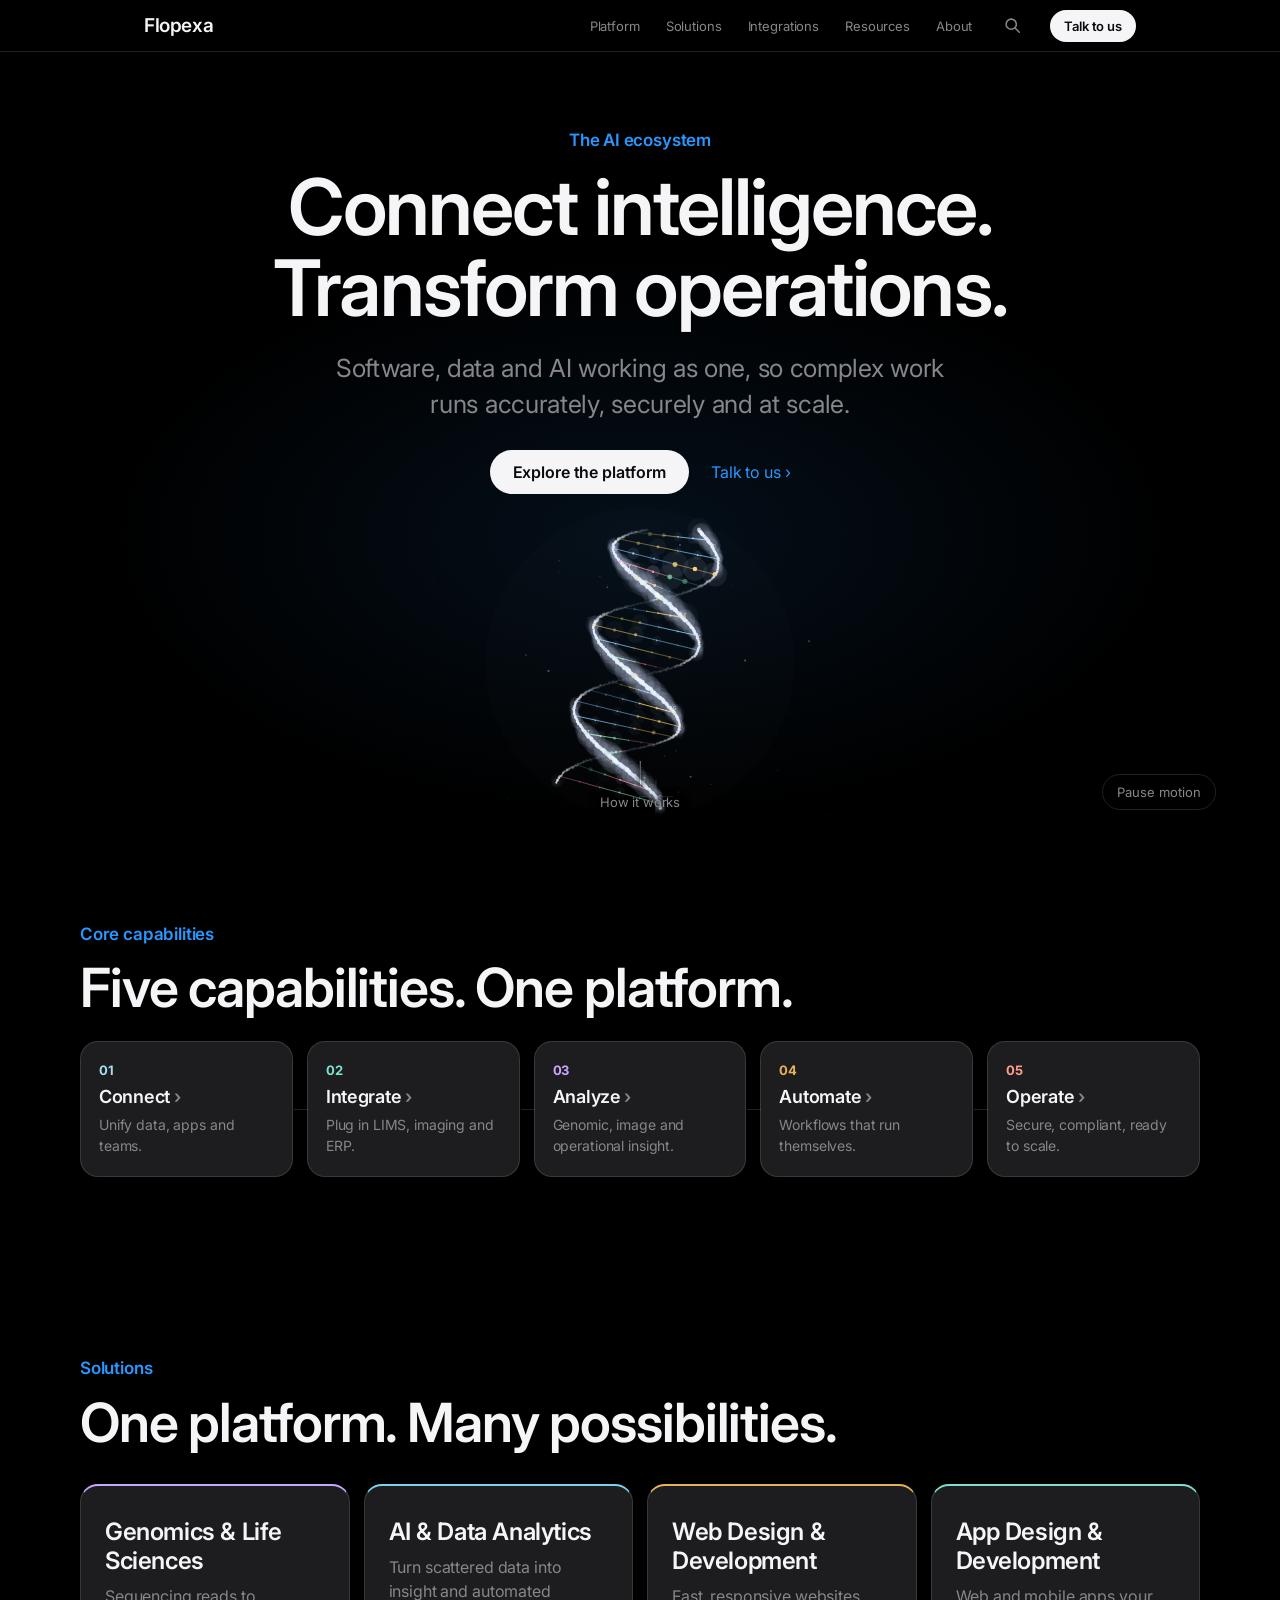
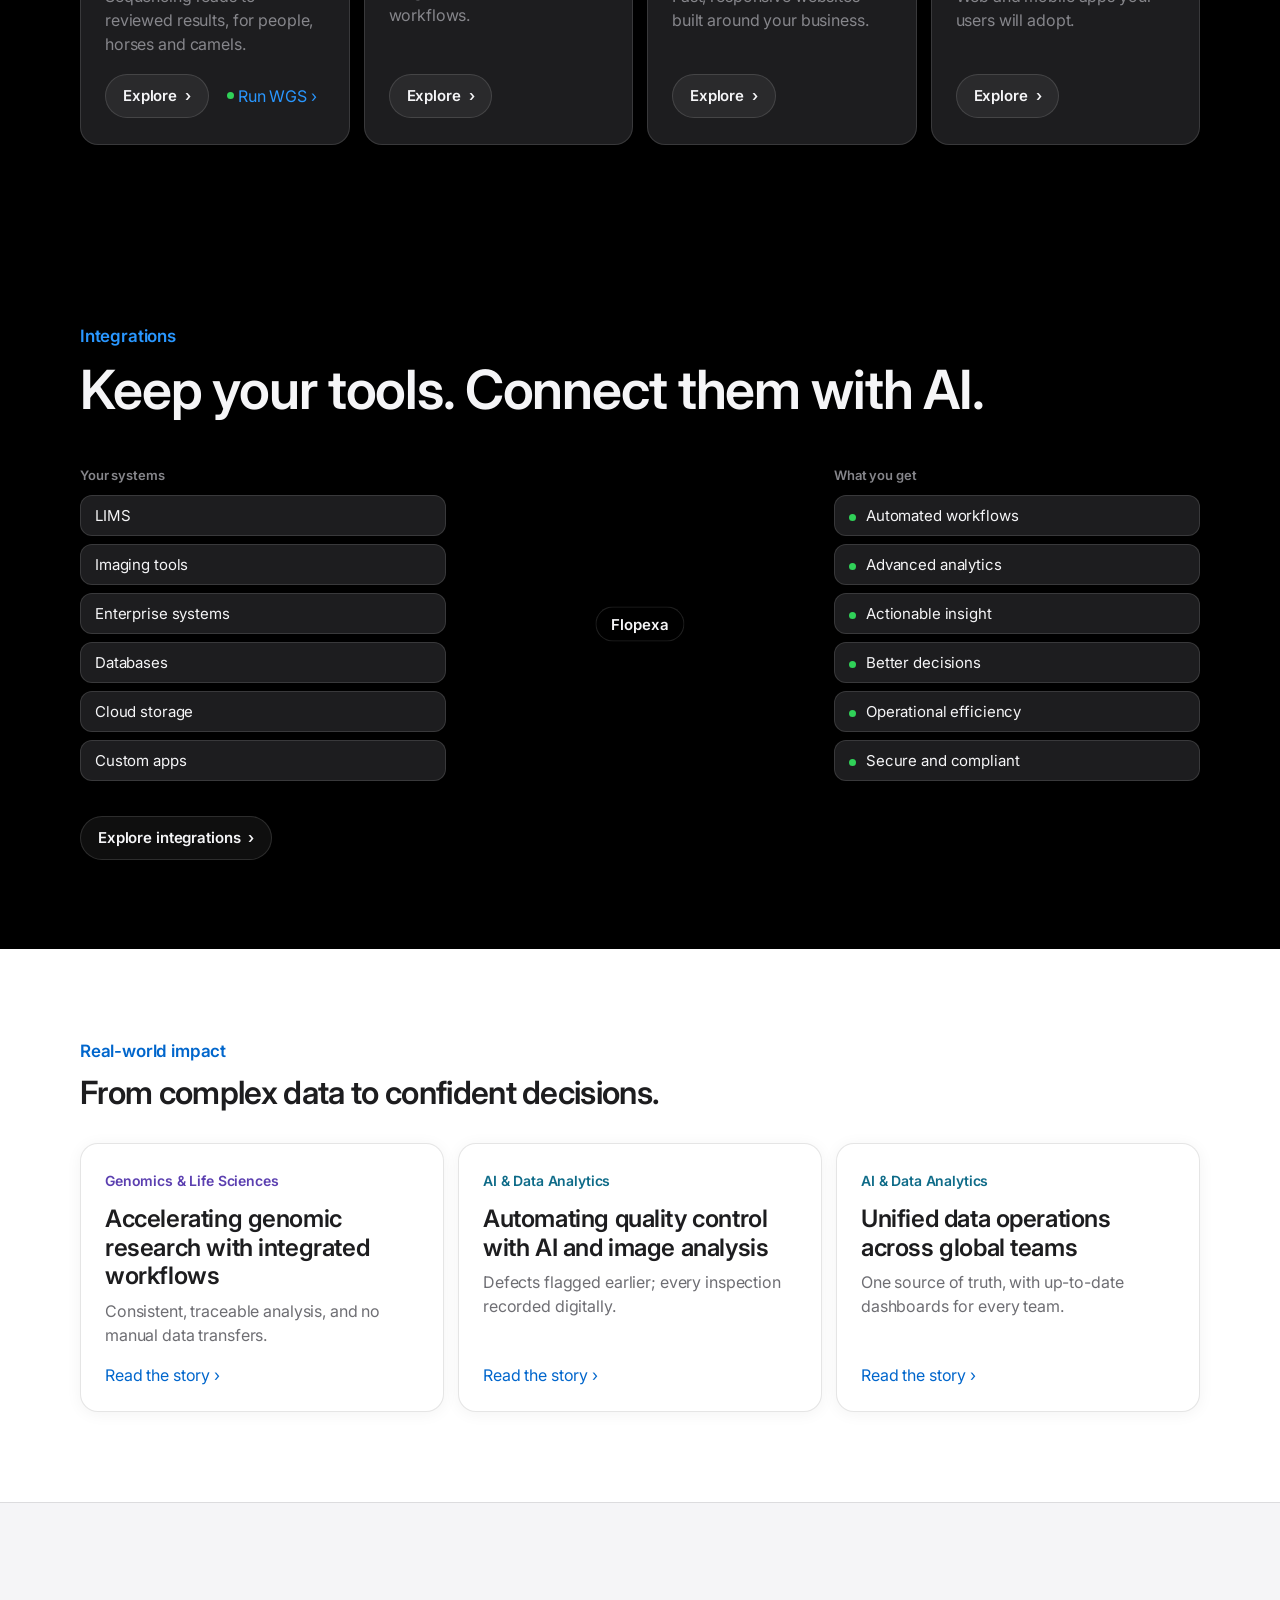
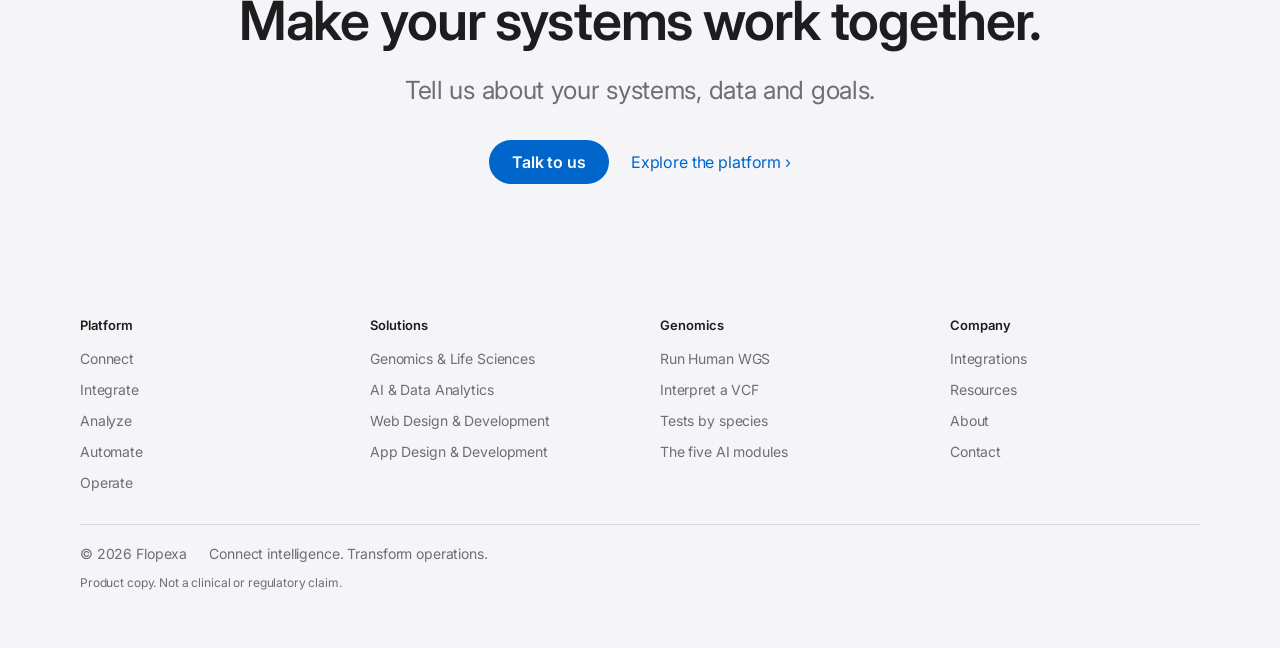
==== commit 28e94ada: "Follow the fpd site map and user flows, in Flopexa's own UI, with tighter copy The site now follows " ====
--- a/index.html
+++ b/index.html
@@ -4,8 +4,19 @@
 <meta charset="utf-8">
 <meta name="viewport" content="width=device-width,initial-scale=1">
 <link rel="icon" href="data:,">
-<title>Flopexa Genomics OS — AI genomic analysis for people, horses and camels</title>
-<meta name="description" content="Flopexa Genomics OS is an AI platform that turns sequencing data from human, horse and camel samples into results that research, clinical and veterinary teams can review.">
+<title>Flopexa — The AI ecosystem for intelligent operations</title>
+<meta name="description" content="Flopexa connects software, data and AI to automate complex work, with a focus on genomics and life sciences.">
+<script>
+/* Old home-page links (the genomics content moved to genomics.html, the data layer to platform.html#connect). */
+(function(){
+  var h=location.hash,s=location.search,m;
+  if(/[?&](sp|species)=/.test(s)||/^#genomics/.test(h)){m=/^#genomics-(human|horse|camel)$/.exec(h);
+    location.replace('genomics.html'+(m?'?sp='+m[1]:s)+'#tests');return;}
+  if(h==='#substrate'){location.replace('platform.html#connect');return;}
+  if(h==='#platform'){location.replace('genomics.html#modules');return;}
+  if(/^#(start-here|research|therapeutics|stem-cell|veterinary|clinical)$/.test(h))location.replace('genomics.html'+h);
+})();
+</script>
 <link rel="preconnect" href="https://fonts.googleapis.com">
 <link rel="preconnect" href="https://fonts.gstatic.com" crossorigin>
 <link rel="stylesheet" href="https://fonts.googleapis.com/css2?family=Inter:wght@400;500;600&display=swap">
@@ -15,25 +26,27 @@
 <a class="skip" href="#main">Skip to content</a>
 <header class="nav">
   <div class="nav-in">
-    <a class="nav-brand" href="index.html">Flopexa<span class="nav-brand-x"> Genomics OS</span></a>
+    <a class="nav-brand" href="index.html">Flopexa</a>
     <nav class="nav-links" id="site-nav" aria-label="Main">
-      <span class="nav-h">AI modules</span>
-      <a href="research.html">Research</a>
-      <a href="therapeutics.html">Therapeutics</a>
-      <a href="stem-cell.html">Stem Cell</a>
-      <a href="veterinary.html">Veterinary</a>
-      <a href="clinical.html">Clinical</a>
-      <span class="nav-h">Platform</span>
-      <a class="sep" href="cloud.html">Cloud</a>
-      <a class="nav-more" href="index.html#substrate">How data is shared</a>
-      <span class="nav-h nav-more">Run an analysis</span>
-      <a class="nav-more" href="human-wgs.html">Human WGS pipeline</a>
-      <a class="nav-more" href="human-wgs.html#interpret">Interpret a VCF</a>
-      <a class="nav-more" href="index.html?sp=horse#genomics">Horse tests</a>
-      <a class="nav-more" href="index.html?sp=camel#genomics">Camel tests</a>
-      <a class="nav-more" href="#" data-contact data-subject="Flopexa" hidden>Contact</a>
+      <a href="platform.html">Platform</a>
+      <a class="nav-sub" href="platform.html#connect">Connect</a>
+      <a class="nav-sub" href="platform.html#integrate">Integrate</a>
+      <a class="nav-sub" href="platform.html#analyze">Analyze</a>
+      <a class="nav-sub" href="platform.html#automate">Automate</a>
+      <a class="nav-sub" href="platform.html#operate">Operate</a>
+      <a href="solutions.html">Solutions</a>
+      <a class="nav-sub" href="genomics.html">Genomics &amp; Life Sciences</a>
+      <a class="nav-sub" href="solutions.html#ai-data-analytics">AI &amp; Data Analytics</a>
+      <a class="nav-sub" href="solutions.html#web-design-development">Web Design &amp; Development</a>
+      <a class="nav-sub" href="solutions.html#app-design-development">App Design &amp; Development</a>
+      <a class="nav-sub" href="human-wgs.html">Run Human WGS</a>
+      <a href="integrations.html">Integrations</a>
+      <a href="resources.html">Resources</a>
+      <a href="about.html">About</a>
+      <a class="nav-more" href="contact.html">Contact</a>
     </nav>
-    <a class="btn btn-nav" href="human-wgs.html">Run Human WGS</a>
+    <button class="nav-search" type="button" data-search aria-label="Search the site" aria-haspopup="dialog"><svg viewBox="0 0 20 20" aria-hidden="true"><circle cx="8.5" cy="8.5" r="6" fill="none" stroke="currentColor" stroke-width="1.8"/><path d="M13 13l5 5" stroke="currentColor" stroke-width="1.8" stroke-linecap="round"/></svg></button>
+    <a class="btn btn-nav" href="contact.html">Talk to us</a>
     <button class="nav-menu" type="button" aria-expanded="false" aria-controls="site-nav">Menu</button>
   </div>
 </header>
@@ -41,371 +54,140 @@
 
 <section class="hero hero--home">
   <div class="hero-copy">
-    <h1 id="h-title">AI genomic analysis for people, horses and camels.</h1>
-    <p class="lead" id="h-lead">Flopexa Genomics OS turns sequencing reads into results that research labs, clinics, vets and breeders can review. Five AI modules on one data layer, the Flopexa Cloud.</p>
+    <p class="eyebrow">The AI ecosystem</p>
+    <h1>Connect intelligence.<br>Transform operations.</h1>
+    <p class="lead">Software, data and AI working as one, so complex work runs accurately, securely and at scale.</p>
     <div class="cta">
-      <a class="btn" href="human-wgs.html">Run Human WGS</a>
-      <a class="link" href="#start-here">Not sure where to start?</a>
+      <a class="btn" href="platform.html">Explore the platform</a>
+      <a class="link" href="contact.html">Talk to us</a>
     </div>
   </div>
   <div class="hero-field"><canvas data-field data-shape="helix" data-color="#F5F5F7" aria-hidden="true"></canvas></div>
-  <a class="cue" href="#start-here"><i></i>Start here</a>
+  <a class="cue" href="#capabilities"><i></i>How it works</a>
   <button type="button" class="motion" aria-pressed="false">Pause motion</button>
 </section>
 
-<section class="s s-dark" id="start-here">
+<section class="s s-dark" id="capabilities">
   <div class="wrap rise">
-    <p class="eyebrow">Start here</p>
-    <h2>What do you want to do?</h2>
-    <div class="cards cards--3">
-      <article class="card" style="--tint:#7FD0EC">
-        <span class="tag">Research labs</span>
-        <h3>Take reads to annotated variants</h3>
-        <p>Upload FASTQ, stop at BAM, VCF or annotated VCF, and download each file as it finishes. Explore the results with Research AI.</p>
-        <div class="card-act"><a class="btn-ghost" href="human-wgs.html#pipeline">Run Human WGS</a><a class="link" href="research.html">Research AI</a></div>
-      </article>
-      <article class="card" style="--tint:#C8A6FF">
-        <span class="tag">Clinical genetics teams</span>
-        <h3>Interpret a VCF you already have</h3>
-        <p>Upload an annotated VCF and get a reviewable report with its sources, for the clinical team to sign off.</p>
-        <div class="card-act"><a class="btn-ghost" href="human-wgs.html#interpret">Interpret a VCF</a><a class="link" href="clinical.html">Clinical AI</a></div>
-      </article>
-      <article class="card" style="--tint:#FF9E8A">
-        <span class="tag">Vets, studs and breeders</span>
-        <h3>See the horse and camel tests</h3>
-        <p>Whole genome, parentage, hereditary panels and performance markers, mapped to the animal's own genome.</p>
-        <div class="card-act"><a class="btn-ghost" href="#genomics" data-pick-sp="horse">Horse and camel tests</a><a class="link" href="veterinary.html">Veterinary AI</a></div>
-      </article>
-    </div>
-    <p class="aside">Evaluating Flopexa for a hospital or biobank? <a class="link" href="#substrate">See how data is stored and shared</a></p>
-
-    <h3 class="h-sm pipe-h">What runs online today: the Human WGS pipeline.</h3>
-    <p class="pipe-lead">Five stages. Stop at any of them and download what that stage produced.</p>
-    <ol class="pipe" aria-label="Pipeline stages">
-      <li><b>01</b><h4>FASTQ</h4><p>Your raw reads, R1 and R2.</p></li>
-      <li><b>02</b><h4>BAM</h4><p>Reads aligned to the reference genome.</p></li>
-      <li><b>03</b><h4>VCF</h4><p>Variants called from the alignment.</p></li>
-      <li><b>04</b><h4>Annotated VCF</h4><p>Variants annotated against current references.</p></li>
-      <li><b>05</b><h4>Interpretation</h4><p>Findings with their evidence, for clinical review. Not a diagnosis.</p></li>
+    <p class="eyebrow">Core capabilities</p>
+    <h2>Five capabilities. One platform.</h2>
+    <ol class="pipe pipe--links" aria-label="Capabilities">
+      <li style="--tint:#A7DCF2"><a href="platform.html#connect"><b>01</b><h3>Connect</h3><p>Unify data, apps and teams.</p></a></li>
+      <li style="--tint:#7EE0D0"><a href="platform.html#integrate"><b>02</b><h3>Integrate</h3><p>Plug in LIMS, imaging and ERP.</p></a></li>
+      <li style="--tint:#C8A6FF"><a href="platform.html#analyze"><b>03</b><h3>Analyze</h3><p>Genomic, image and operational insight.</p></a></li>
+      <li style="--tint:#E8B25A"><a href="platform.html#automate"><b>04</b><h3>Automate</h3><p>Workflows that run themselves.</p></a></li>
+      <li style="--tint:#FF9E8A"><a href="platform.html#operate"><b>05</b><h3>Operate</h3><p>Secure, compliant, ready to scale.</p></a></li>
     </ol>
-    <p class="fine fine--dark">Runs on a Flopexa pipeline service. Without one connected, the page previews the flow and uploads nothing.</p>
   </div>
 </section>
 
-<section class="s s-dark s-intro" id="platform">
+<section class="s s-dark" id="solutions">
   <div class="wrap rise">
-    <p class="eyebrow">The platform</p>
-    <h2>Five AI modules on one data layer.</h2>
-    <p class="lead">Flopexa Genomics OS is one platform: five AI modules — Research, Therapeutics, Stem Cell, Veterinary and Clinical — running on the Flopexa Cloud, a single data layer. Each module reads the same genomic data at a different level, from raw reads to the person or animal in front of you. Pick the one that matches your work.</p>
-    <div class="chips chips--jump">
-      <a class="chip" href="#research"><i style="background:#7FD0EC"></i>Research AI</a>
-      <a class="chip" href="#therapeutics"><i style="background:#E8B25A"></i>Therapeutics AI</a>
-      <a class="chip" href="#stem-cell"><i style="background:#7EE0D0"></i>Stem Cell AI</a>
-      <a class="chip" href="#veterinary"><i style="background:#FF9E8A"></i>Veterinary AI</a>
-      <a class="chip" href="#clinical"><i style="background:#C8A6FF"></i>Clinical AI</a>
-      <a class="chip" href="#substrate"><i style="background:#A7DCF2"></i>Flopexa Cloud</a>
+    <p class="eyebrow">Solutions</p>
+    <h2>One platform. Many possibilities.</h2>
+    <div class="cards cards--4">
+      <article class="card card--sol" style="--tint:#C8A6FF">
+        <h3>Genomics &amp; Life Sciences</h3>
+        <p>Sequencing reads to reviewed results, for people, horses and camels.</p>
+        <div class="card-act"><a class="btn-ghost" href="genomics.html">Explore</a><a class="link" href="human-wgs.html"><i class="dot-live" aria-hidden="true"></i>&nbsp;Run WGS</a></div>
+      </article>
+      <article class="card card--sol" style="--tint:#7FD0EC">
+        <h3>AI &amp; Data Analytics</h3>
+        <p>Turn scattered data into insight and automated workflows.</p>
+        <div class="card-act"><a class="btn-ghost" href="solutions.html#ai-data-analytics">Explore</a></div>
+      </article>
+      <article class="card card--sol" style="--tint:#E8B25A">
+        <h3>Web Design &amp; Development</h3>
+        <p>Fast, responsive websites built around your business.</p>
+        <div class="card-act"><a class="btn-ghost" href="solutions.html#web-design-development">Explore</a></div>
+      </article>
+      <article class="card card--sol" style="--tint:#7EE0D0">
+        <h3>App Design &amp; Development</h3>
+        <p>Web and mobile apps your users will adopt.</p>
+        <div class="card-act"><a class="btn-ghost" href="solutions.html#app-design-development">Explore</a></div>
+      </article>
     </div>
   </div>
 </section>
 
-<section class="stage">
-  <div class="stage-in">
-    <div class="stage-sticky">
-      <canvas data-field data-shape="micro" data-color="#7FD0EC" data-zoom=".7" data-cx=".78" aria-hidden="true"></canvas>
+<section class="s s-dark" id="ecosystem">
+  <div class="wrap rise">
+    <p class="eyebrow">Integrations</p>
+    <h2>Keep your tools. Connect them with AI.</h2>
+    <div class="eco">
+      <div class="eco-side"><p class="eco-h">Your systems</p><ul><li>LIMS</li><li>Imaging tools</li><li>Enterprise systems</li><li>Databases</li><li>Cloud storage</li><li>Custom apps</li></ul></div>
+      <div class="eco-core"><canvas data-field data-shape="lattice" data-color="#A7DCF2" aria-hidden="true"></canvas><span>Flopexa</span></div>
+      <div class="eco-side"><p class="eco-h">What you get</p><ul><li>Automated workflows</li><li>Advanced analytics</li><li>Actionable insight</li><li>Better decisions</li><li>Operational efficiency</li><li>Secure and compliant</li></ul></div>
     </div>
-    <div class="panels">
-      <div class="panel" id="research" style="--tint:#7FD0EC" data-shape="micro" data-color="#7FD0EC" data-zoom="0.7" data-cx=".78">
-        <p class="eyebrow">For research labs</p>
-        <h2>Research AI</h2>
-        <p class="lead">Integrates sequencing and multi-omics data and proposes testable hypotheses, each with its sources. For research labs that want analysis they can reproduce.</p>
-        <div class="chips"><a class="chip" href="research.html#capabilities">Multi-omics analysis</a><a class="chip" href="research.html#capabilities">Hypothesis generation</a><a class="chip" href="research.html#capabilities">Reproducible results</a></div>
-        <a class="btn-ghost" href="research.html">Explore Research AI</a>
-      </div>
-      <div class="panel" id="therapeutics" style="--tint:#E8B25A" data-shape="molecule" data-color="#E8B25A" data-zoom="0.7" data-cx=".78">
-        <p class="eyebrow">For drug-discovery teams</p>
-        <h2>Therapeutics AI</h2>
-        <p class="lead">Ranks candidate targets and biomarkers from genomic and pathway evidence, and models how candidates behave. For discovery teams that want the evidence behind each call.</p>
-        <div class="chips"><a class="chip" href="therapeutics.html#capabilities">Target identification</a><a class="chip" href="therapeutics.html#capabilities">Biomarker discovery</a><a class="chip" href="therapeutics.html#capabilities">Lead optimisation</a></div>
-        <a class="btn-ghost" href="therapeutics.html">Explore Therapeutics AI</a>
-      </div>
-      <div class="panel" id="stem-cell" style="--tint:#7EE0D0" data-shape="cell" data-color="#7EE0D0" data-zoom="0.8" data-cx=".78">
-        <p class="eyebrow">For regenerative-medicine labs</p>
-        <h2>Stem Cell AI</h2>
-        <p class="lead">Annotates every cell in a single-cell run, reconstructs lineages and compares run against run. For iPSC and regenerative-medicine labs.</p>
-        <div class="chips"><a class="chip" href="stem-cell.html#capabilities">iPSC characterisation</a><a class="chip" href="stem-cell.html#capabilities">Lineage tracing</a><a class="chip" href="stem-cell.html#capabilities">Protocol optimisation</a></div>
-        <a class="btn-ghost" href="stem-cell.html">Explore Stem Cell AI</a>
-      </div>
-      <div class="panel" id="veterinary" style="--tint:#FF9E8A" data-shape="horse" data-color="#FF9E8A" data-zoom="0.62" data-cx=".78">
-        <p class="eyebrow">For vets and breeders</p>
-        <h2>Veterinary AI</h2>
-        <p class="lead">Whole-genome tests for horses and camels, mapped to the species' own genome and reported for the treating vet. For veterinary practices, stud farms and breeders.</p>
-        <div class="chips"><a class="chip" href="veterinary.html#capabilities">Hereditary screening</a><a class="chip" href="veterinary.html#capabilities">Stud and bloodline analysis</a><a class="chip" href="veterinary.html#capabilities">Performance and welfare</a></div>
-        <a class="btn-ghost" href="veterinary.html">Explore Veterinary AI</a>
-      </div>
-      <div class="panel" id="clinical" style="--tint:#C8A6FF" data-shape="pulse" data-color="#C8A6FF" data-zoom="0.95" data-cx=".78">
-        <p class="eyebrow">For clinical genetics teams</p>
-        <h2>Clinical AI</h2>
-        <p class="lead">Turns an annotated VCF into a reviewable variant report with sources and therapy matches. For clinical teams; it informs their judgement, it does not replace it.</p>
-        <div class="chips"><a class="chip" href="clinical.html#capabilities">Variant reporting</a><a class="chip" href="clinical.html#capabilities">Therapy matching</a><a class="chip" href="clinical.html#capabilities">Longitudinal view</a></div>
-        <a class="btn-ghost" href="clinical.html">Explore Clinical AI</a>
-      </div>
+    <div class="cta"><a class="btn-ghost" href="integrations.html">Explore integrations</a></div>
+  </div>
+</section>
+
+<section class="s s-white" id="stories">
+  <div class="wrap rise">
+    <p class="eyebrow">Real-world impact</p>
+    <h2 class="h-sm">From complex data to confident decisions.</h2>
+    <div class="cards cards--3">
+      <a class="card card--link" href="resources.html#genomic-research-workflows" style="--tint:#C8A6FF;--tint-ink:#5B3FB0">
+        <p class="eyebrow">Genomics &amp; Life Sciences</p>
+        <h3>Accelerating genomic research with integrated workflows</h3>
+        <p>Consistent, traceable analysis, and no manual data transfers.</p>
+        <span class="link">Read the story</span>
+      </a>
+      <a class="card card--link" href="resources.html#ai-quality-control" style="--tint:#7FD0EC;--tint-ink:#0E6B88">
+        <p class="eyebrow">AI &amp; Data Analytics</p>
+        <h3>Automating quality control with AI and image analysis</h3>
+        <p>Defects flagged earlier; every inspection recorded digitally.</p>
+        <span class="link">Read the story</span>
+      </a>
+      <a class="card card--link" href="resources.html#unified-data-operations" style="--tint:#7FD0EC;--tint-ink:#0E6B88">
+        <p class="eyebrow">AI &amp; Data Analytics</p>
+        <h3>Unified data operations across global teams</h3>
+        <p>One source of truth, with up-to-date dashboards for every team.</p>
+        <span class="link">Read the story</span>
+      </a>
     </div>
   </div>
 </section>
 
-<section class="s s-white" id="substrate">
-  <div class="wrap rise">
-    <p class="eyebrow">Underneath all five modules</p>
-    <h2>One data layer.</h2>
-    <p class="lead">Your genomic data lands once in the Flopexa Cloud and every module analyses it in place. Nothing is copied or exported between modules, so access, audit and retention are set once. Your results are returned to you.</p>
-    <div class="steps">
-      <div class="step"><div><h3>Land</h3><p>Data lands encrypted, in region.</p></div></div>
-      <div class="step"><div><h3>Normalise</h3><p>Each file is converted once into one schema.</p></div></div>
-      <div class="step"><div><h3>Govern</h3><p>Access, audit and retention are set centrally, once.</p></div></div>
-      <div class="step"><div><h3>Serve</h3><p>Analyses run where the data lives, so working copies are not scattered across tools. Results come back to you.</p></div></div>
+<section class="s s-light mid" id="start"><div class="wrap rise">
+    <h2>Make your systems work together.</h2>
+    <p class="lead">Tell us about your systems, data and goals.</p>
+    <div class="cta">
+      <a class="btn" href="contact.html">Talk to us</a>
+      <a class="link" href="platform.html">Explore the platform</a>
     </div>
-    <div class="chips"><a class="chip" href="cloud.html">Access control</a><a class="chip" href="cloud.html">Audit trail</a><a class="chip" href="cloud.html">In-region storage</a><a class="chip" href="cloud.html">One schema</a></div>
-    <div class="cta"><a class="link" href="cloud.html">Explore Flopexa Cloud</a></div>
-  </div>
-</section>
-
-<section class="pick s s-dark" id="genomics">
-  <div class="wrap">
-    <div class="pick-in">
-      <div class="pick-copy rise">
-        <p class="eyebrow" id="g-eyebrow">Genomic tests</p>
-        <h2>Tests, by species.</h2>
-        <p class="lead">Flopexa analyses sequencing data you already have. Pick a species to see its tests. Today only Human · WGS can be run from this site; the other tests are listed so you can see what is covered, and each links to the module behind it.</p>
-        <p class="pick-label" id="sp-label">Species</p>
-        <div class="seg" role="radiogroup" aria-labelledby="sp-label">
-          <label><input type="radio" name="sp" value="human" data-sp="human" data-shape="pulse" data-tint="#C8A6FF" data-live aria-label="Human, one test runs online" checked><span>Human</span></label>
-          <label><input type="radio" name="sp" value="horse" data-sp="horse" data-shape="horse" data-tint="#FF9E8A"><span>Horse</span></label>
-          <label><input type="radio" name="sp" value="camel" data-sp="camel" data-shape="camel" data-tint="#E8B25A"><span>Camel</span></label>
-        </div>
-        <p class="pick-note"><i class="dot-live" aria-hidden="true"></i> Runs online today: Human · WGS. The other tests are arranged with the Flopexa team.</p>
-      </div>
-      <div class="pick-field"><canvas data-field data-shape="pulse" data-color="#C8A6FF" data-zoom=".90" data-cx=".5" aria-hidden="true"></canvas></div>
-    </div>
-    <div class="tcopy-wrap" aria-live="polite">
-      <div class="cards cards--tests" data-for="human" style="--tint:#C8A6FF">
-        <article class="card tcopy" data-for="human" data-t="0">
-          <span class="code">Human · WGS</span>
-          <span class="chip chip--status">Runnable on this site</span>
-          <h3>Whole-genome sequencing</h3>
-          <p>Every base, coding and non-coding, in a single pass.</p>
-          <div class="tcopy-act">
-            <a class="btn" href="human-wgs.html#pipeline">Upload FASTQ and run</a>
-            <a class="link" href="human-wgs.html#interpret">Interpret a VCF</a>
-          </div>
-        </article>
-        <article class="card tcopy" data-for="human" data-t="1">
-          <span class="code">Human · WES</span>
-          <span class="chip chip--status chip--soon">Not yet available online</span>
-          <h3>Whole-exome sequencing</h3>
-          <p>The protein-coding regions, read at high depth.</p>
-          <div class="tcopy-act">
-            <a class="link" href="clinical.html">See Clinical AI</a>
-            <a class="link" href="#" data-contact data-subject="Human · WES" hidden>Ask about this test</a>
-          </div>
-        </article>
-        <article class="card tcopy" data-for="human" data-t="2">
-          <span class="code">Human · NIPT</span>
-          <span class="chip chip--status chip--soon">Not yet available online</span>
-          <h3>Non-invasive prenatal testing</h3>
-          <p>Fetal DNA read from a maternal blood sample.</p>
-          <div class="tcopy-act">
-            <a class="link" href="clinical.html">See Clinical AI</a>
-            <a class="link" href="#" data-contact data-subject="Human · NIPT" hidden>Ask about this test</a>
-          </div>
-        </article>
-        <article class="card tcopy" data-for="human" data-t="3">
-          <span class="code">Human · PGT-A</span>
-          <span class="chip chip--status chip--soon">Not yet available online</span>
-          <h3>Preimplantation genetic testing for aneuploidy</h3>
-          <p>Chromosome counts screened before transfer.</p>
-          <div class="tcopy-act">
-            <a class="link" href="clinical.html">See Clinical AI</a>
-            <a class="link" href="#" data-contact data-subject="Human · PGT-A" hidden>Ask about this test</a>
-          </div>
-        </article>
-      </div>
-      <div class="cards cards--tests" data-for="horse" style="--tint:#FF9E8A" hidden>
-        <article class="card tcopy" data-for="horse" data-t="0">
-          <span class="code">Horse · WGS</span>
-          <span class="chip chip--status chip--soon">Not yet available online</span>
-          <h3>Whole-genome sequencing</h3>
-          <p>The full genome, mapped to the horse reference genome, not a human one.</p>
-          <div class="tcopy-act">
-            <a class="link" href="veterinary.html">See Veterinary AI</a>
-            <a class="link" href="#" data-contact data-subject="Horse · WGS" hidden>Ask about this test</a>
-          </div>
-        </article>
-        <article class="card tcopy" data-for="horse" data-t="1">
-          <span class="code">Horse · Parentage</span>
-          <span class="chip chip--status chip--soon">Not yet available online</span>
-          <h3>Parentage verification</h3>
-          <p>Sire and dam confirmed from a single sample.</p>
-          <div class="tcopy-act">
-            <a class="link" href="veterinary.html">See Veterinary AI</a>
-            <a class="link" href="#" data-contact data-subject="Horse · Parentage" hidden>Ask about this test</a>
-          </div>
-        </article>
-        <article class="card tcopy" data-for="horse" data-t="2">
-          <span class="code">Horse · Panel</span>
-          <span class="chip chip--status chip--soon">Not yet available online</span>
-          <h3>Hereditary disease panel</h3>
-          <p>Known variants of consequence for the breed.</p>
-          <div class="tcopy-act">
-            <a class="link" href="veterinary.html">See Veterinary AI</a>
-            <a class="link" href="#" data-contact data-subject="Horse · Panel" hidden>Ask about this test</a>
-          </div>
-        </article>
-        <article class="card tcopy" data-for="horse" data-t="3">
-          <span class="code">Horse · Markers</span>
-          <span class="chip chip--status chip--soon">Not yet available online</span>
-          <h3>Performance markers</h3>
-          <p>Trait-associated variants assessed from genomic evidence.</p>
-          <div class="tcopy-act">
-            <a class="link" href="veterinary.html">See Veterinary AI</a>
-            <a class="link" href="#" data-contact data-subject="Horse · Markers" hidden>Ask about this test</a>
-          </div>
-        </article>
-      </div>
-      <div class="cards cards--tests" data-for="camel" style="--tint:#E8B25A" hidden>
-        <article class="card tcopy" data-for="camel" data-t="0">
-          <span class="code">Camel · WGS</span>
-          <span class="chip chip--status chip--soon">Not yet available online</span>
-          <h3>Whole-genome sequencing</h3>
-          <p>The full genome, mapped to the camel reference genome.</p>
-          <div class="tcopy-act">
-            <a class="link" href="veterinary.html">See Veterinary AI</a>
-            <a class="link" href="#" data-contact data-subject="Camel · WGS" hidden>Ask about this test</a>
-          </div>
-        </article>
-        <article class="card tcopy" data-for="camel" data-t="1">
-          <span class="code">Camel · Parentage</span>
-          <span class="chip chip--status chip--soon">Not yet available online</span>
-          <h3>Parentage verification</h3>
-          <p>Lineage confirmed from a single sample.</p>
-          <div class="tcopy-act">
-            <a class="link" href="veterinary.html">See Veterinary AI</a>
-            <a class="link" href="#" data-contact data-subject="Camel · Parentage" hidden>Ask about this test</a>
-          </div>
-        </article>
-        <article class="card tcopy" data-for="camel" data-t="2">
-          <span class="code">Camel · Panel</span>
-          <span class="chip chip--status chip--soon">Not yet available online</span>
-          <h3>Hereditary disease panel</h3>
-          <p>Inherited risk screened from one sample.</p>
-          <div class="tcopy-act">
-            <a class="link" href="veterinary.html">See Veterinary AI</a>
-            <a class="link" href="#" data-contact data-subject="Camel · Panel" hidden>Ask about this test</a>
-          </div>
-        </article>
-        <article class="card tcopy" data-for="camel" data-t="3">
-          <span class="code">Camel · Markers</span>
-          <span class="chip chip--status chip--soon">Not yet available online</span>
-          <h3>Racing markers</h3>
-          <p>Trait-associated variants assessed from genomic evidence.</p>
-          <div class="tcopy-act">
-            <a class="link" href="veterinary.html">See Veterinary AI</a>
-            <a class="link" href="#" data-contact data-subject="Camel · Markers" hidden>Ask about this test</a>
-          </div>
-        </article>
-      </div>
-    </div>
-  </div>
-</section>
-
-<section class="s s-light mid" id="start">
-  <div class="wrap rise">
-    <h2>Ready to run your first sample?</h2>
-    <p class="lead">Upload FASTQ files and take them as far as you need: alignment, variant calling, annotation or interpretation. Each stage can be downloaded when it finishes. Already have variants? Start at interpretation.</p>
-    <div class="cta">
-      <a class="btn" href="human-wgs.html">Run Human WGS</a>
-      <a class="link" href="human-wgs.html#interpret">Interpret a VCF</a>
-      <a class="link" href="#" data-contact data-subject="Flopexa Genomics OS" hidden>Talk to us</a>
-    </div>
-  </div>
-</section>
+  </div></section>
 
 </main>
 <footer class="foot"><div class="foot-in">
   <div class="foot-cols">
-    <div><h4>AI modules</h4><ul>
-      <li><a href="research.html">Research AI</a></li>
-      <li><a href="therapeutics.html">Therapeutics AI</a></li>
-      <li><a href="stem-cell.html">Stem Cell AI</a></li>
-      <li><a href="veterinary.html">Veterinary AI</a></li>
-      <li><a href="clinical.html">Clinical AI</a></li></ul></div>
-    <div><h4>Run an analysis</h4><ul>
-      <li><a href="human-wgs.html">Human WGS — run online</a></li>
+    <div><h3>Platform</h3><ul>
+      <li><a href="platform.html#connect">Connect</a></li>
+      <li><a href="platform.html#integrate">Integrate</a></li>
+      <li><a href="platform.html#analyze">Analyze</a></li>
+      <li><a href="platform.html#automate">Automate</a></li>
+      <li><a href="platform.html#operate">Operate</a></li></ul></div>
+    <div><h3>Solutions</h3><ul>
+      <li><a href="genomics.html">Genomics &amp; Life Sciences</a></li>
+      <li><a href="solutions.html#ai-data-analytics">AI &amp; Data Analytics</a></li>
+      <li><a href="solutions.html#web-design-development">Web Design &amp; Development</a></li>
+      <li><a href="solutions.html#app-design-development">App Design &amp; Development</a></li></ul></div>
+    <div><h3>Genomics</h3><ul>
+      <li><a href="human-wgs.html">Run Human WGS</a></li>
       <li><a href="human-wgs.html#interpret">Interpret a VCF</a></li>
-      <li><a href="index.html?sp=human#genomics">Human tests</a></li>
-      <li><a href="index.html?sp=horse#genomics">Horse tests</a></li>
-      <li><a href="index.html?sp=camel#genomics">Camel tests</a></li></ul></div>
-    <div><h4>Platform</h4><ul>
-      <li><a href="index.html#platform">The five AI modules</a></li>
-      <li><a href="index.html#substrate">How data is shared</a></li>
-      <li><a href="cloud.html">Flopexa Cloud</a></li></ul></div>
-    <div data-contact-col hidden><h4>Company</h4><ul>
-      <li><a href="#" data-contact data-subject="Flopexa" hidden>Contact</a></li></ul></div>
+      <li><a href="genomics.html#tests">Tests by species</a></li>
+      <li><a href="genomics.html#modules">The five AI modules</a></li></ul></div>
+    <div><h3>Company</h3><ul>
+      <li><a href="integrations.html">Integrations</a></li>
+      <li><a href="resources.html">Resources</a></li>
+      <li><a href="about.html">About</a></li>
+      <li><a href="contact.html">Contact</a></li></ul></div>
   </div>
-  <div class="foot-end"><span>© 2026 Flopexa</span><span>One platform. Five AI modules. One data layer.</span></div>
+  <div class="foot-end"><span>© 2026 Flopexa</span><span>Connect intelligence. Transform operations.</span></div>
   <p class="fine">Product copy. Not a clinical or regulatory claim.</p>
 </div></footer>
 <script src="assets/field.js"></script>
 <script src="assets/site.js"></script>
-<script>
-(function(){
-  /* Phones (≤ 860 px): the stage band is a 30svh strip and field.js fits the shape to it
-     (zoom 1 = the shape box fills the band; zoom is capped at 1 there). The panels'
-     data-zoom values are tuned for desktop, where the shape must stay right of the 52% text
-     column; on the band they would only make the shapes small, so use the band's own fit
-     with a small margin so the tallest shape clears the band's bottom fade. site.js reads
-     data-zoom when a panel comes into view, after this script has run. */
-  if(matchMedia('(max-width:860px)').matches){
-    document.querySelectorAll('.panel[data-zoom]').forEach(function(p){p.dataset.zoom='.9';});
-  }
-})();
-(function(){
-  var sp=[].slice.call(document.querySelectorAll('.pick .seg input[data-sp]'));
-  var groups=[].slice.call(document.querySelectorAll('.cards[data-for]'));
-  var cv=document.querySelector('.pick-field canvas');
-  var field=window.FlopexaField?FlopexaField.get(cv):null;
-  if(!sp.length)return;
-  var open={sp:'human'},touched=false;
-  function valid(s){return sp.some(function(b){return b.dataset.sp===s;});}
-  function fromUrl(){
-    try{
-      var q=new URLSearchParams(location.search),s=q.get('sp')||q.get('species');
-      var m=/^#genomics-(human|horse|camel)$/.exec(location.hash); if(m)s=m[1];
-      if(valid(s))open.sp=s;
-    }catch(e){}
-  }
-  function paint(){
-    var p=sp.filter(function(b){return b.dataset.sp===open.sp;})[0];
-    sp.forEach(function(b){b.checked=b.dataset.sp===open.sp;});
-    groups.forEach(function(g){g.hidden=g.dataset.for!==open.sp;});
-    document.querySelector('.pick .seg').style.setProperty('--tint',p.dataset.tint);
-    var eb=document.getElementById('g-eyebrow'); if(eb)eb.style.color=p.dataset.tint;
-    if(field){field.set(p.dataset.shape,p.dataset.tint); if(window.flopexaStill&&field._tk)field._tk(2);}
-    if(touched){try{history.replaceState(null,'','?sp='+open.sp+'#genomics');}catch(e){}}
-  }
-  sp.forEach(function(b){b.addEventListener('change',function(){
-    if(b.checked&&open.sp!==b.dataset.sp){open.sp=b.dataset.sp;touched=true;paint();}});});
-  document.querySelectorAll('a[data-pick-sp]').forEach(function(a){
-    a.addEventListener('click',function(){
-      if(valid(a.dataset.pickSp)){open.sp=a.dataset.pickSp;touched=true;paint();}});});
-  addEventListener('popstate',function(){fromUrl();paint();});
-  fromUrl();paint();
-  /* Frozen fields (reduced motion / Pause motion) that were never on screen are still at their
-     intro opacity; draw one settled frame when the picker scrolls into view. */
-  if(field&&cv&&window.IntersectionObserver){
-    new IntersectionObserver(function(es){es.forEach(function(e){
-      if(e.isIntersecting&&field._tk&&parseFloat(cv.style.opacity||'1')<1)field._tk(2);});},{rootMargin:'120px'}).observe(cv);
-  }
-})();
-</script>
 </body>
 </html>
--- a/assets/flopexa.css
+++ b/assets/flopexa.css
@@ -29,7 +29,6 @@
   --warn-bg:#FFF1C9;--warn-ink:#6B5200;  /* 6.6:1 */
   --bad-bg:#FBE4E1;--bad-ink:#8A2A1E;    /* 7.1:1 */
   --s-pad:clamp(56px,7vw,96px);
-  --subnav-h:46px;
 }
 
 *{box-sizing:border-box}
@@ -66,9 +65,8 @@
 .nav-links a{font-size:13px;color:var(--on-dark-2);white-space:nowrap;
   min-height:44px;display:inline-flex;align-items:center;padding:0 2px;
   transition:color .25s var(--ease)}
-.nav-links a:hover,.nav-links a[aria-current="page"]{color:var(--on-dark)}
-.nav-links a.sep{margin-left:4px;padding-left:18px;border-left:1px solid var(--line-d)}
-.nav-h,.nav-links .nav-more{display:none}   /* scoped: must out-rank .nav-links a */
+.nav-links a:hover,.nav-links a[aria-current]{color:var(--on-dark)}
+.nav-links .nav-more,.nav-links .nav-sub{display:none}   /* scoped: must out-rank .nav-links a */
 .nav-menu{display:none;appearance:none;border:1px solid var(--line-d);background:transparent;
   color:var(--on-dark);font:inherit;font-size:14px;min-width:44px;height:36px;
   padding:0 12px;border-radius:999px;cursor:pointer}
@@ -76,40 +74,20 @@
   .nav-menu{display:inline-flex;align-items:center}
   .nav-links{display:none;position:absolute;left:0;right:0;top:var(--nav-h);
     flex-direction:column;align-items:stretch;gap:0;margin:0;padding:8px var(--pad) 18px;
-    background:rgba(0,0,0,.96);border-bottom:1px solid var(--line-d);
+    background:var(--black);border-bottom:1px solid var(--line-d);
     max-height:calc(100svh - var(--nav-h));overflow-y:auto}
   .nav.open .nav-links{display:flex}
-  .nav-h{display:block;font-size:12px;font-weight:600;letter-spacing:.04em;
-    text-transform:uppercase;color:var(--on-dark-2);margin:18px 0 2px}
   .nav-links .nav-more{display:flex}
   .nav-links a{min-height:48px;font-size:17px;color:var(--on-dark);
     border-top:1px solid var(--line-d);padding:0}
-  .nav-links a.sep{margin:0;padding-left:0;border-left:0}
-  .btn-nav{margin-left:auto}
+  .nav-links .nav-sub{display:flex;min-height:44px;font-size:15px;color:var(--on-dark-2);
+    border-top:0;padding-left:16px}
+  .nav-links a[aria-current]{font-weight:600;color:var(--on-dark)}
+  .nav-search{margin-left:auto}
   body.nav-open{overflow:hidden}
 }
-@media (max-width:600px){.nav-brand-x{display:none}.nav-in{gap:10px}}
-
-/* ── in-page section nav ────────────────────────────────────── */
-.subnav{position:sticky;top:var(--nav-h);z-index:50;height:var(--subnav-h);
-  background:rgba(11,11,13,.92);
-  -webkit-backdrop-filter:saturate(180%) blur(20px);
-  backdrop-filter:saturate(180%) blur(20px);
-  border-bottom:1px solid var(--line-d)}
-.subnav-in{max-width:var(--max);margin:0 auto;padding:0 var(--pad);height:100%;
-  display:flex;align-items:center;gap:26px;overflow-x:auto;scrollbar-width:none}
-.subnav-in::-webkit-scrollbar{display:none}
-.subnav-in nav{display:flex;align-items:center;gap:26px;height:100%}
-.subnav-title{font-size:13px;font-weight:600;white-space:nowrap;margin-right:6px}
-.subnav a{font-size:13px;color:var(--on-dark-2);white-space:nowrap;position:relative;
-  height:100%;display:flex;align-items:center;transition:color .25s var(--ease)}
-.subnav a:hover,.subnav a.on{color:var(--on-dark)}
-.subnav a.on::after{content:"";position:absolute;left:0;right:0;bottom:0;height:2px;
-  border-radius:2px 2px 0 0;background:var(--tint,var(--blue))}
-.subnav-title a{display:inline-flex;align-items:center;min-height:44px;height:auto;color:var(--on-dark-2)}
-.subnav-title a:hover{color:var(--on-dark)}
-@media (max-width:860px){.subnav{position:static}}
-@media (max-width:720px){.subnav-title{display:none}.subnav-in,.subnav-in nav{gap:18px}}
+@media (max-width:600px){.nav-in{gap:10px}}
+@media (max-width:359px){.btn-nav{display:none}}   /* 320px phones: Contact stays in the menu sheet */
 
 /* ── sections & type ────────────────────────────────────────── */
 .s{padding:var(--s-pad) var(--pad);position:relative}
@@ -121,8 +99,6 @@
 .wrap{max-width:var(--max);margin:0 auto}
 .mid{text-align:center}
 [id]{scroll-margin-top:var(--nav-h)}
-.has-subnav [id]{scroll-margin-top:calc(var(--nav-h) + var(--subnav-h))}
-@media (max-width:860px){.has-subnav [id]{scroll-margin-top:var(--nav-h)}}
 
 .eyebrow{font-size:clamp(15px,1.5vw,17px);font-weight:600;letter-spacing:-.01em;
   margin:0 0 12px;color:var(--blue)}
@@ -151,7 +127,6 @@
 .also strong{color:var(--on-dark);font-weight:600}
 .io{margin-top:26px;font-size:15px;color:var(--on-dark-2);max-width:52ch}
 .io strong{color:var(--on-dark)}
-.aside{margin-top:26px;font-size:15px;color:var(--on-dark-2)}
 
 /* ── hero ───────────────────────────────────────────────────── */
 .hero{position:relative;min-height:calc(100svh - var(--nav-h));
@@ -182,7 +157,7 @@
   font-size:13px;color:var(--on-dark-2);background:transparent;border:1px solid var(--line-d);
   border-radius:999px;min-height:36px;padding:0 14px;cursor:pointer}
 .motion:hover,.motion[aria-pressed="true"]{color:var(--on-dark)}
-/* short desktop viewports (1280×720, 1366×768): the hero must fit under the 98px nav+subnav so the cue and the Pause motion
+/* short desktop viewports (1280×720, 1366×768): the hero must fit under the 52px nav so the cue and the Pause motion
    toggle stay on the first screen (hero ≈ 640px, controls' bottom ≈ 716px); ≤680px tall the cue is hidden instead */
 @media (min-width:861px) and (max-height:830px){
   .hero--sub .hero-field{min-height:200px}
@@ -214,13 +189,10 @@
 .stage-sticky canvas{position:absolute;inset:0;width:100%;height:100%}
 .stage-sticky::after{content:"";position:absolute;inset:0;pointer-events:none;
   background:linear-gradient(90deg,#000 36%,transparent 58%)}
-.has-subnav .stage-sticky{top:calc(var(--nav-h) + var(--subnav-h));
-  height:calc(100svh - var(--nav-h) - var(--subnav-h))}
 .panels{position:relative;z-index:1;margin:0 auto;
   max-width:calc(var(--max) + var(--pad)*2);padding:0 var(--pad);
   margin-top:calc(-1 * (100svh - var(--nav-h)));
   min-height:calc(100svh - var(--nav-h))}
-.has-subnav .panels{margin-top:calc(-1 * (100svh - var(--nav-h) - var(--subnav-h)))}
 .panel{min-height:auto;width:52%;display:flex;flex-direction:column;
   justify-content:center;padding:clamp(72px,12vh,140px) 0}
 .panel:first-child{padding-top:clamp(96px,18vh,200px)}
@@ -266,6 +238,8 @@
 .big h3{font-size:inherit;letter-spacing:inherit;line-height:1.2;margin:0}
 .big p{margin:6px 0 0;font-size:17px;font-weight:400;letter-spacing:-.008em;
   color:var(--on-dark-2);max-width:46ch}
+.big--sm li{font-size:clamp(18px,1.9vw,22px);padding:12px 0}
+.big--sm p{font-size:15px;margin-top:3px}
 
 /* ── sequenced steps ────────────────────────────────────────── */
 .steps{counter-reset:st;margin-top:clamp(26px,4vw,42px)}
@@ -331,17 +305,6 @@
 .rung-here{font-size:11px;font-weight:600;color:var(--on-light);
   background:color-mix(in srgb,var(--c) 28%,transparent);padding:2px 8px;
   border-radius:999px;margin-top:2px;order:5}
-.ladder-note{font-size:15px;color:var(--on-light);margin:22px 0 0}
-/* cloud: the five the data layer runs under */
-.under{list-style:none;margin:26px 0 0;padding:0;display:grid;gap:10px;
-  grid-template-columns:repeat(auto-fit,minmax(200px,1fr))}
-/* merged from css-extra/products.css: the <a> holds a bare text node (the name) and a block <small>, which as flex items
-   sat side by side and wrapped the name at five columns; a two-column grid lays it out as dot | name / descriptor */
-.under a{display:grid;grid-template-columns:auto 1fr;column-gap:10px;row-gap:2px;align-items:center;min-height:56px;
-  padding:12px 16px;border-radius:14px;background:var(--light);color:var(--on-light);font-weight:600}
-.under a small{grid-column:2;display:block;font-weight:400;font-size:12px;color:var(--on-light-2)}
-.under i{grid-row:1;width:9px;height:9px;border-radius:50%}
-
 /* ── links & buttons ────────────────────────────────────────── */
 .cta{display:flex;flex-wrap:wrap;gap:10px 22px;align-items:center;margin-top:32px}
 .mid .cta{justify-content:center}
@@ -398,7 +361,7 @@
 .cards{display:grid;gap:14px;grid-template-columns:repeat(auto-fit,minmax(250px,1fr));margin-top:32px}
 .cards--3{grid-template-columns:repeat(3,1fr)}
 .cards--2{grid-template-columns:repeat(2,1fr)}
-.cards--tests{grid-template-columns:repeat(4,1fr)}
+.cards--tests,.cards--4{grid-template-columns:repeat(4,1fr)}
 .card{padding:26px 24px;border-radius:var(--r);background:var(--panel);
   border:1px solid var(--line-d);display:flex;flex-direction:column;gap:8px}
 .card h3{font-size:clamp(19px,1.9vw,24px);margin:6px 0 0}
@@ -414,19 +377,17 @@
 .scope p .link{min-height:44px;padding:8px 0;margin:-8px 0;font-size:inherit}  /* merged from css-extra/products.css: a 44px inline-flex link made that one line box ~19px taller than its neighbours; the negative margins keep a 28px margin box in the line while the hit area stays 44px */
 .scope strong{color:var(--on-light)}
 .scope .fine{margin-top:14px;font-size:12px}
-.tests-list{margin:10px 0 0;padding-left:18px;font-size:15px;color:var(--on-light-2);line-height:1.5}
-.tests-list strong{color:var(--on-light)}
-@media (max-width:1023px){.cards--tests{grid-template-columns:repeat(2,1fr)}}
+@media (max-width:1023px){.cards--tests,.cards--4{grid-template-columns:repeat(2,1fr)}}
 @media (max-width:860px){.cards--3,.cards--2{grid-template-columns:1fr}}
-@media (max-width:640px){.cards--tests{grid-template-columns:1fr}}
+@media (max-width:640px){.cards--tests,.cards--4{grid-template-columns:1fr}}
 
 /* ── pipeline strip (home) ──────────────────────────────────── */
 .pipe-h{margin-top:clamp(40px,6vw,64px)}
 .pipe-lead{margin-top:8px;max-width:52ch}
 .pipe{list-style:none;margin:24px 0 0;padding:0;display:grid;gap:14px;grid-template-columns:repeat(5,1fr)}
 .pipe li{position:relative;padding:20px 18px;border-radius:var(--r);background:var(--panel);border:1px solid var(--line-d)}
-.pipe b{display:block;font-size:13px;color:#C8A6FF;margin-bottom:8px}
-.pipe h4{margin:0;font-size:18px;font-weight:600;letter-spacing:-.015em}
+.pipe b{display:block;font-size:13px;color:var(--tint,#C8A6FF);margin-bottom:8px}
+.pipe h3,.pipe h4{margin:0;font-size:18px;font-weight:600;letter-spacing:-.015em}
 .pipe p{font-size:14px;margin-top:6px}
 .pipe li+li::before{content:"";position:absolute;left:-14px;top:50%;width:14px;height:1px;background:var(--line-d)}
 @media (max-width:860px){.pipe{grid-template-columns:1fr;gap:10px}.pipe li+li::before{left:30px;top:-10px;width:1px;height:10px}}
@@ -438,12 +399,13 @@
 .foot-cols{display:grid;gap:26px 40px;
   grid-template-columns:repeat(auto-fit,minmax(160px,1fr));
   padding-bottom:26px;border-bottom:1px solid var(--line-l)}
-.foot h4{font-size:13px;font-weight:600;color:var(--on-light);margin:0 0 10px}
+.foot h3{font-size:13px;font-weight:600;letter-spacing:0;color:var(--on-light);margin:0 0 10px}
 .foot ul{list-style:none;margin:0;padding:0}
 .foot li{margin:0}
 .foot li a{display:inline-block;padding:7px 0}
 .foot a:hover{text-decoration:underline}
 .foot-end{padding-top:20px;display:flex;flex-wrap:wrap;gap:8px 22px}
+@media (max-width:600px){.foot-cols{grid-template-columns:repeat(2,minmax(0,1fr));gap:22px 16px}}
 
 /* ── reveal ─────────────────────────────────────────────────── */
 .rise{opacity:0;transform:translateY(22px);
@@ -456,8 +418,7 @@
   .stage-sticky{top:var(--nav-h);height:30svh;z-index:2;background:var(--black);
     -webkit-mask-image:none;mask-image:none;border-bottom:1px solid var(--line-d)}
   .stage-sticky::after{inset:auto 0 0 0;height:48px;background:linear-gradient(transparent,var(--black))}
-  .has-subnav .stage-sticky{display:none}          /* product pages: the hero already showed the shape */
-  .has-subnav .panels{margin-top:0}
+  .page-module .stage-sticky{display:none}         /* module pages: the hero already showed the shape */
   .panels{z-index:1;margin-top:0;min-height:0}
   .panel{width:100%;padding:40px 0 28px}
   .panel:first-child{padding-top:40px}.panel:last-child{padding-bottom:40px}
@@ -489,7 +450,6 @@
 .pick-label{font-size:14px;font-weight:600;letter-spacing:0;text-transform:none;
   color:var(--on-dark-2);margin:24px 0 8px}
 .pick .seg{margin:0;display:inline-flex;max-width:100%}
-.pick-note{font-size:13px;color:var(--on-dark-2);margin:12px 0 0}
 .tcopy-wrap{margin-top:8px}
 .tcopy{margin-top:0;min-height:0}
 .tcopy h3{margin-bottom:4px}
@@ -697,3 +657,123 @@
   .stage-sticky::after{display:none}
   .seg span,.seg button,.btn,.link,.chip,.bar i,.flow-fill{transition:none}
 }
+
+/* ══ site flow: platform, solutions, integrations, resources, about, contact ══ */
+
+/* ── nav search & breadcrumb ────────────────────────────────── */
+.nav-search{appearance:none;border:0;background:transparent;color:var(--on-dark-2);cursor:pointer;
+  width:44px;height:44px;flex:none;display:inline-grid;place-items:center;border-radius:999px;
+  margin:0 -10px 0 -6px;transition:color .25s var(--ease)}
+.nav-search:hover{color:var(--on-dark)}
+.nav-search svg{width:17px;height:17px}
+.crumb{font-size:13px;color:var(--on-dark-2);margin:0 0 14px}
+.crumb a{padding:12px 0}                               /* inline padding: 44px hit area, no taller line */
+.crumb a:hover{color:var(--on-dark);text-decoration:underline}
+.hero-copy .chips{justify-content:center;margin-top:26px}
+.hero--tool .hero-copy .chips{justify-content:flex-start}
+
+/* ── search dialog (built by site.js) ───────────────────────── */
+.search{width:min(560px,calc(100vw - 32px));max-height:min(72svh,560px);margin:12svh auto auto;padding:0;
+  border:1px solid var(--line-d);border-radius:var(--r);background:var(--panel);color:var(--on-dark);
+  overflow:hidden;flex-direction:column}
+.search[open]{display:flex}
+.search::backdrop{background:rgba(0,0,0,.62);-webkit-backdrop-filter:blur(4px);backdrop-filter:blur(4px)}
+.search-bar{display:flex;align-items:center;gap:10px;padding:8px 8px 8px 18px;border-bottom:1px solid var(--line-d)}
+.search-bar svg{width:17px;height:17px;flex:none;color:var(--on-dark-2)}
+.search input{flex:1;min-width:0;font:inherit;font-size:17px;color:var(--on-dark);background:transparent;
+  border:0;outline:0;min-height:44px}
+.search-close{appearance:none;border:1px solid var(--line-d);background:transparent;color:var(--on-dark-2);
+  font:inherit;font-size:13px;min-height:36px;padding:0 12px;border-radius:999px;cursor:pointer}
+.search-close:hover{color:var(--on-dark)}
+.search ul{list-style:none;margin:0;padding:6px;overflow-y:auto}
+.search li a{display:block;padding:10px 12px;border-radius:12px}
+.search li a:hover,.search li a.on{background:rgba(245,245,247,.09)}
+.search li b{display:block;font-size:15px;font-weight:600}
+.search li small{display:block;font-size:13px;color:var(--on-dark-2);margin-top:2px}
+.search-none{padding:16px 18px;font-size:15px;color:var(--on-dark-2);margin:0}
+.search input:focus-visible{outline:0}
+.search-bar:focus-within{box-shadow:inset 0 -2px 0 var(--blue)}
+
+/* ── capability steps (platform panels, integrations) ───────── */
+.flowline{list-style:none;margin:22px 0 0;padding:0;display:flex;flex-wrap:wrap;gap:8px;counter-reset:fl}
+.flowline li{counter-increment:fl;font-size:14px;font-weight:600;padding:8px 14px;border-radius:999px;
+  background:rgba(245,245,247,.08);color:var(--on-dark)}
+.flowline li::before{content:counter(fl,decimal-leading-zero);font-size:12px;color:var(--tint,var(--blue));
+  margin-right:8px;font-variant-numeric:tabular-nums}
+.s-light .flowline li,.s-white .flowline li{background:var(--light);color:var(--on-light)}
+.s-white .flowline li::before,.s-light .flowline li::before{color:var(--tint-ink,var(--blue-l))}
+.flow-h{font-size:13px;font-weight:600;color:var(--on-dark-2);margin:26px 0 0}
+.s-light .flow-h,.s-white .flow-h{color:var(--on-light-2)}
+
+/* ── home: capability strip as links ────────────────────────── */
+.pipe--links li{padding:0}
+.pipe--links a{display:block;height:100%;padding:20px 18px;border-radius:var(--r);transition:background .25s var(--ease)}
+.pipe--links a:hover{background:rgba(245,245,247,.05)}
+.pipe--links a:hover h3{text-decoration:underline}
+.pipe--links h3::after{content:"\00a0›";color:var(--on-dark-2)}
+
+/* ── ecosystem: your systems → Flopexa → outcomes ──────────── */
+.eco{display:grid;grid-template-columns:1fr minmax(240px,340px) 1fr;gap:24px;align-items:center;
+  margin-top:clamp(28px,4vw,44px)}
+.eco-h{font-size:13px;font-weight:600;color:var(--on-dark-2);margin:0 0 10px}
+.eco ul{list-style:none;margin:0;padding:0;display:grid;gap:8px}
+.eco li{font-size:15px;padding:10px 14px;border-radius:12px;background:var(--panel);border:1px solid var(--line-d)}
+.eco-side:last-child li::before{content:"";display:inline-block;width:7px;height:7px;border-radius:50%;
+  background:#30D158;margin-right:10px;vertical-align:middle}
+.eco-core{position:relative;height:320px}
+.eco-core canvas{position:absolute;inset:0;width:100%;height:100%}
+.eco-core span{position:absolute;left:50%;top:50%;transform:translate(-50%,-50%);z-index:2;
+  font-size:15px;font-weight:600;padding:8px 16px;border-radius:999px;color:var(--on-dark);
+  background:rgba(0,0,0,.72);box-shadow:inset 0 0 0 1px var(--line-d)}
+@media (max-width:860px){
+  .eco{grid-template-columns:1fr}
+  .eco-core{height:200px;order:-1}
+  .eco ul{grid-template-columns:repeat(2,1fr)}
+}
+
+/* ── solution, value and story cards ────────────────────────── */
+.card--sol{border-top:2px solid var(--tint,var(--blue))}
+.card .eyebrow{font-size:14px;margin:0;color:var(--tint,var(--blue))}
+.s-light .card .eyebrow,.s-white .card .eyebrow{color:var(--tint-ink,var(--blue-l))}
+.ticks{list-style:none;margin:4px 0 6px;padding:0;display:grid;gap:7px}
+.ticks li{position:relative;padding-left:18px;font-size:15px;line-height:1.45;color:var(--on-dark)}
+.ticks li::before{content:"";position:absolute;left:0;top:.55em;width:7px;height:7px;border-radius:50%;
+  background:var(--tint,var(--blue))}
+.s-light .ticks li,.s-white .ticks li{color:var(--on-light)}
+.card .out{font-size:15px;color:var(--on-dark-2);margin:4px 0 12px}
+.card .out strong{color:var(--on-dark);font-weight:600}
+.s-light .card .out strong,.s-white .card .out strong{color:var(--on-light)}
+.card--mini{padding:20px 20px 18px}
+.card--mini h3{font-size:18px;margin:0}
+.card--mini p{margin:0;font-size:15px}
+a.card--link{transition:border-color .25s var(--ease),box-shadow .25s var(--ease)}
+a.card--link:hover{border-color:color-mix(in srgb,var(--tint,var(--blue)) 60%,transparent)}
+a.card--link:hover h3{text-decoration:underline}
+a.card--link .link{margin-top:auto;min-height:0}
+.story dl{display:grid;grid-template-columns:84px 1fr;gap:10px 14px;margin:10px 0 0}
+.story dt{font-size:13px;font-weight:600;color:var(--on-light);padding-top:2px}
+.story dd{margin:0;font-size:15px;line-height:1.5;color:var(--on-light-2)}
+.story .chip--soon{background:var(--light);color:var(--on-light-2);box-shadow:none}
+.story-head{display:flex;flex-wrap:wrap;gap:8px;align-items:center}
+@media (max-width:520px){.story dl{grid-template-columns:1fr;gap:2px}.story dd{margin-bottom:10px}}
+
+/* ── contact form ───────────────────────────────────────────── */
+.contact-grid{display:grid;grid-template-columns:minmax(0,1.6fr) minmax(0,1fr);gap:20px;align-items:start;
+  margin-top:clamp(24px,4vw,36px)}
+.contact-grid .card{padding:clamp(22px,3vw,32px)}
+.contact-grid h2{font-size:clamp(19px,1.9vw,24px);letter-spacing:-.017em}
+.cform .fgrid{gap:18px}
+.runopt textarea{font:inherit;font-size:15px;width:100%;min-height:150px;resize:vertical;padding:10px 12px;
+  border-radius:calc(var(--r) / 2);border:1px solid var(--line-l);background:transparent;color:var(--on-light)}
+.runopt textarea:focus-visible{outline:2px solid var(--blue-l);outline-offset:1px;border-color:transparent}
+.runopt textarea.bad{border-color:var(--err)}
+.runopt--full{grid-column:1/-1}
+.cform .actbar{margin-top:22px}
+.cform .run{margin-top:0}
+.form-msg{margin:18px 0 0;padding:14px 16px;border-radius:12px;font-size:15px;line-height:1.5}
+.form-msg--ok{background:var(--ok-bg);color:var(--ok-ink)}
+.form-msg--warn{background:var(--warn-bg);color:var(--warn-ink)}
+.aside-list{list-style:none;margin:10px 0 0;padding:0}
+.aside-list li{border-top:1px solid var(--line-l)}
+.aside-list li:first-child{border-top:0}
+@media (max-width:860px){.contact-grid{grid-template-columns:1fr}}
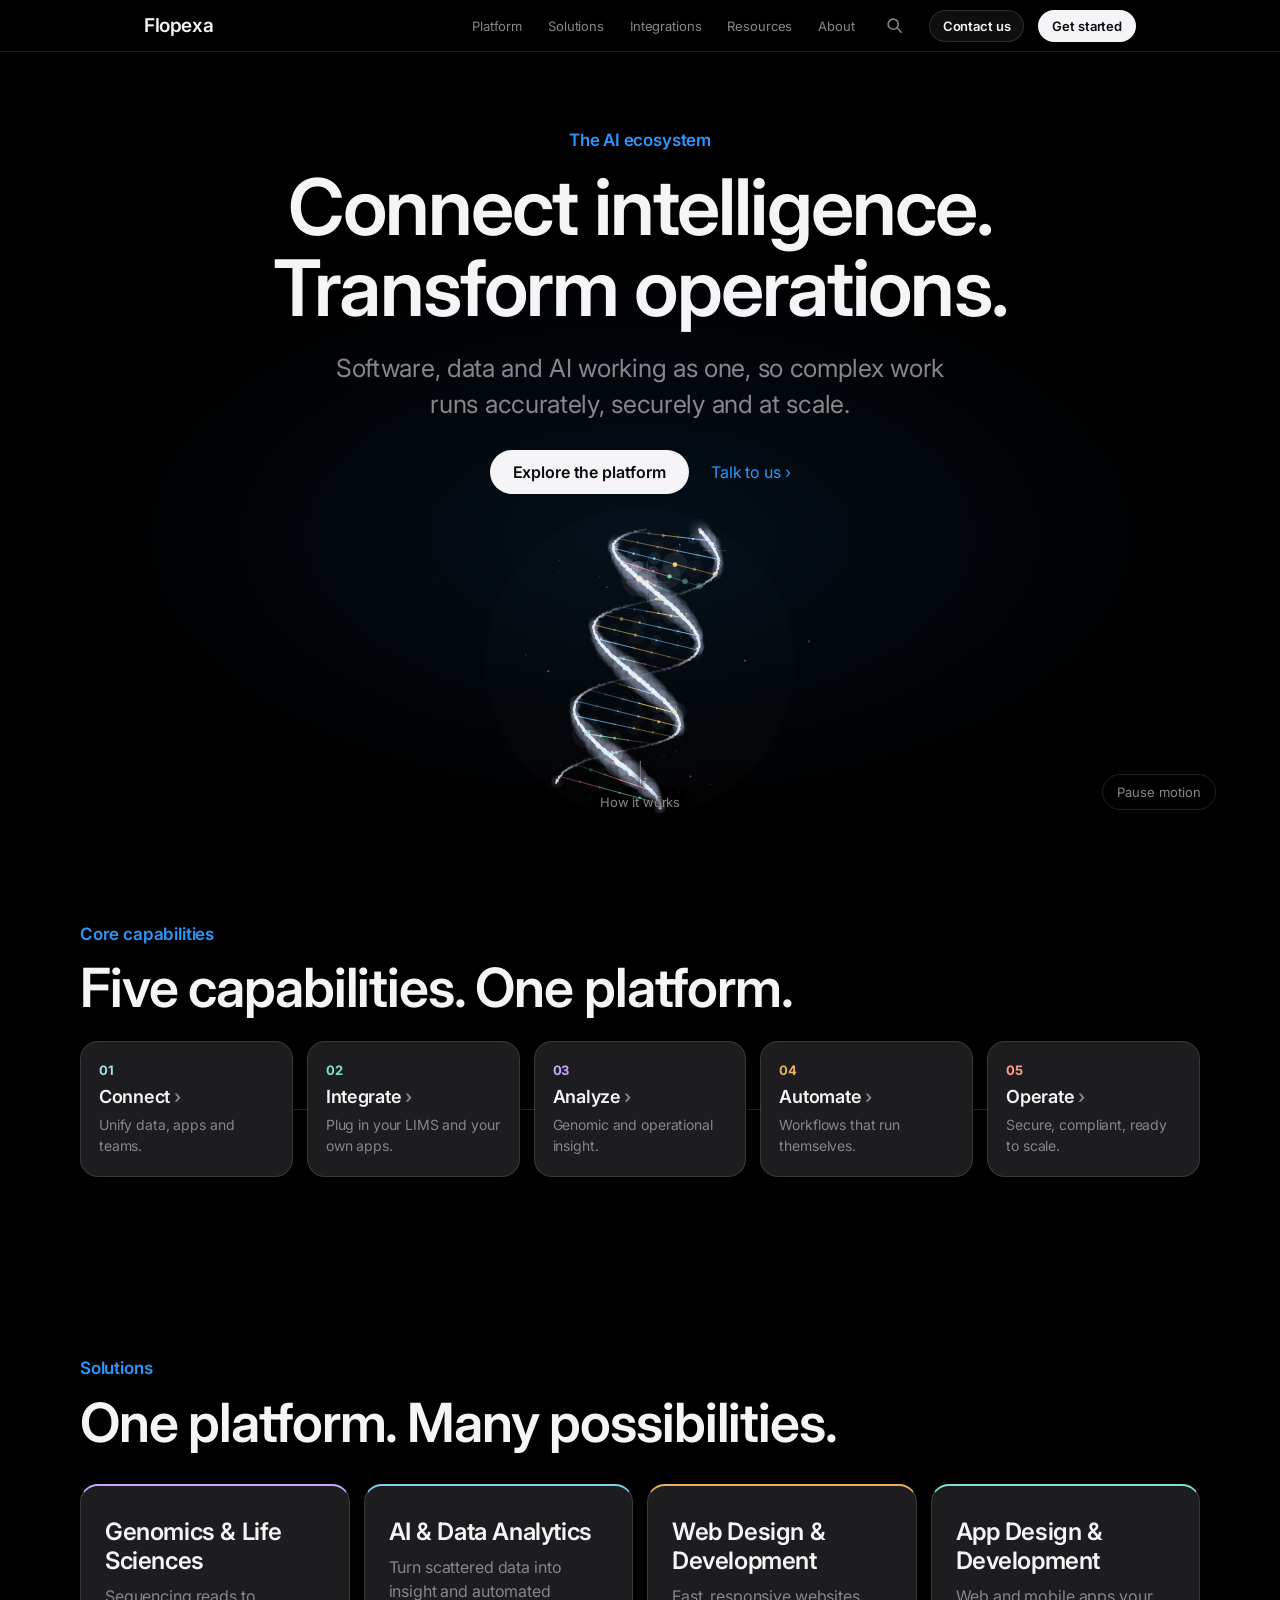
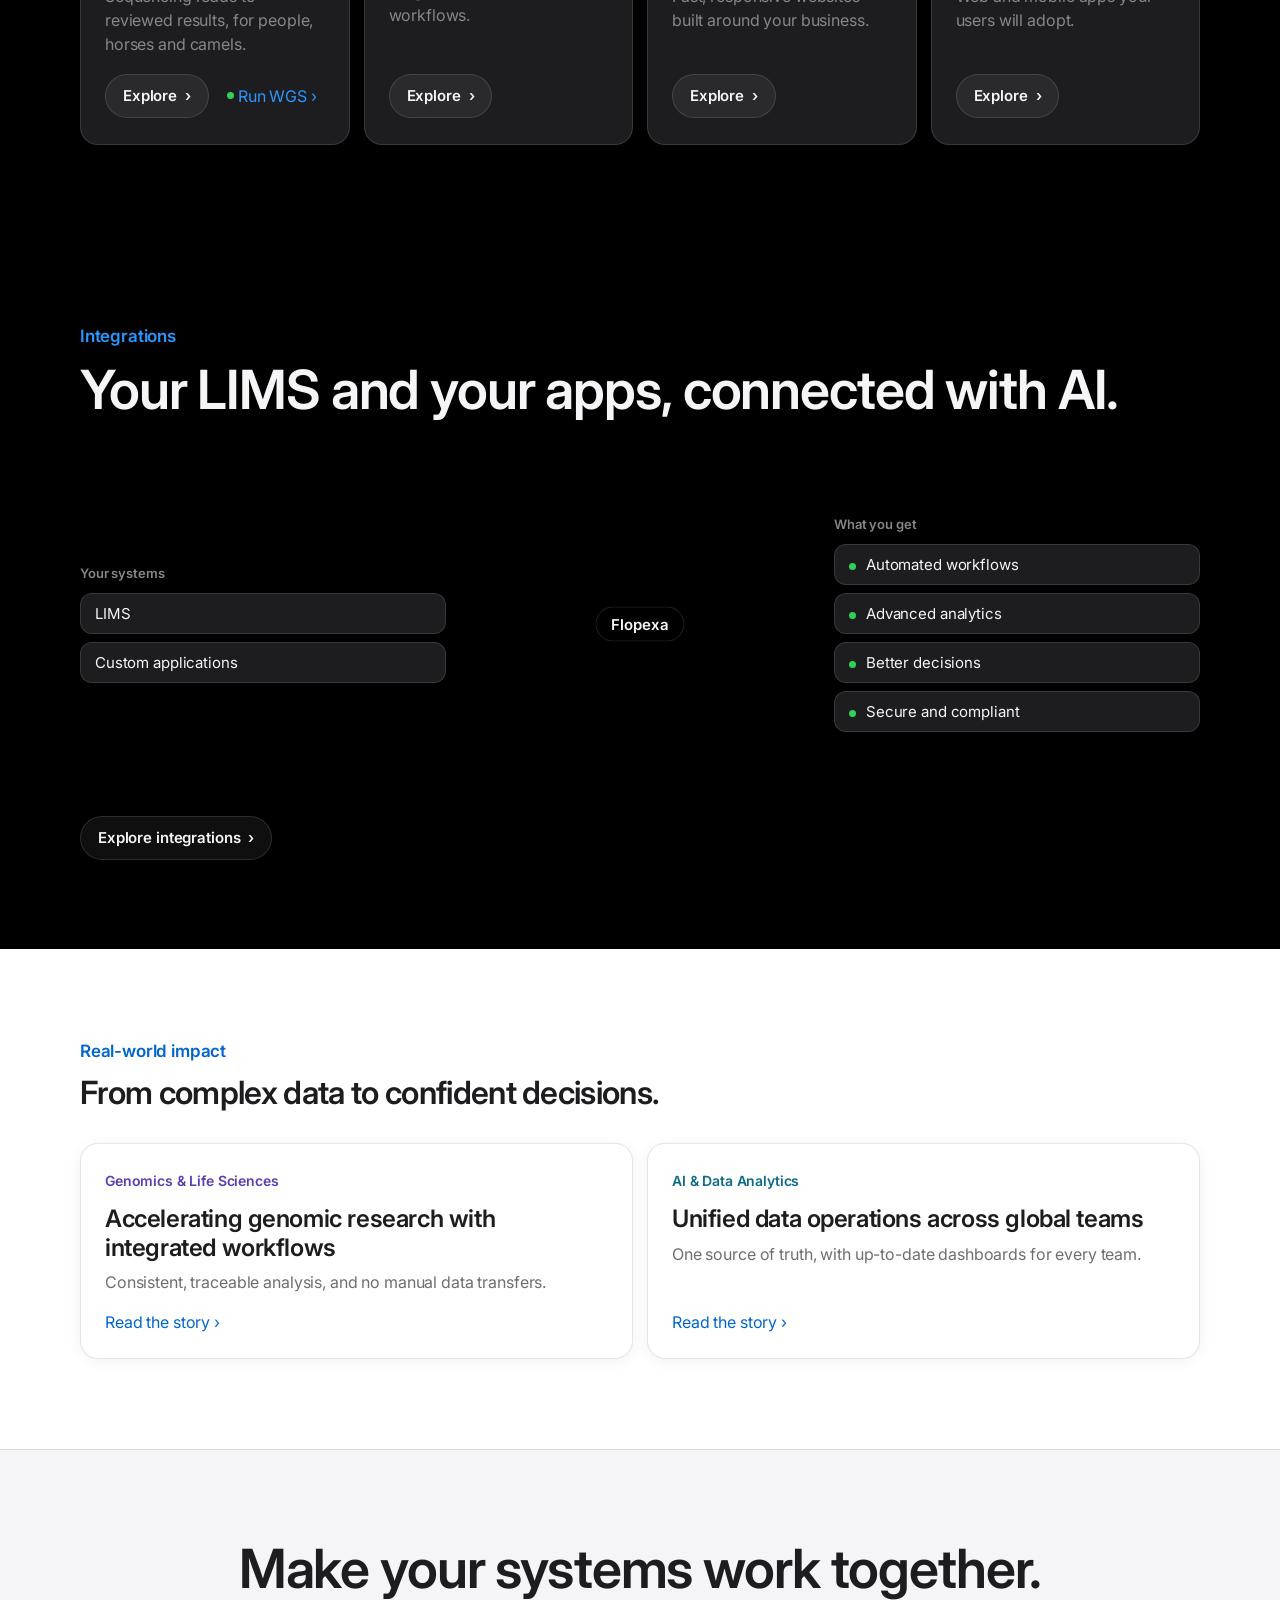
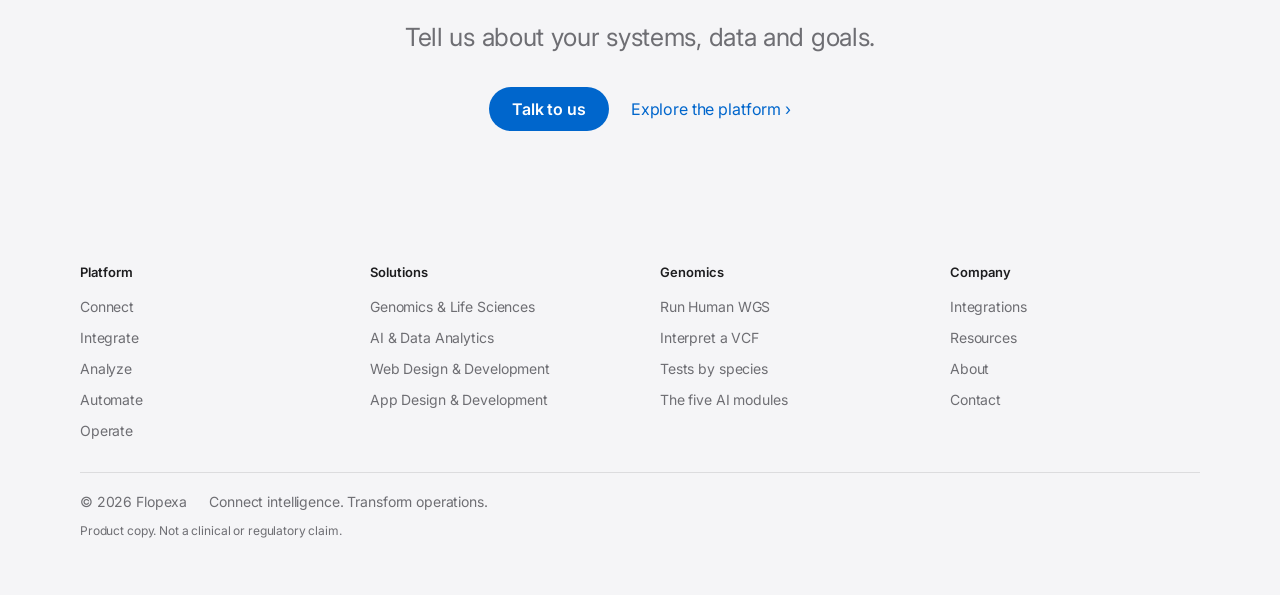
==== commit d755f15d: "Add Get started, limit integrations to LIMS and custom apps, drop image claims Header - fpd's pair: " ====
--- a/index.html
+++ b/index.html
@@ -46,7 +46,8 @@
       <a class="nav-more" href="contact.html">Contact</a>
     </nav>
     <button class="nav-search" type="button" data-search aria-label="Search the site" aria-haspopup="dialog"><svg viewBox="0 0 20 20" aria-hidden="true"><circle cx="8.5" cy="8.5" r="6" fill="none" stroke="currentColor" stroke-width="1.8"/><path d="M13 13l5 5" stroke="currentColor" stroke-width="1.8" stroke-linecap="round"/></svg></button>
-    <a class="btn btn-nav" href="contact.html">Talk to us</a>
+    <a class="btn-ghost btn-nav btn-nav--ghost" href="contact.html">Contact us</a>
+    <a class="btn btn-nav" href="contact.html">Get started</a>
     <button class="nav-menu" type="button" aria-expanded="false" aria-controls="site-nav">Menu</button>
   </div>
 </header>
@@ -73,8 +74,8 @@
     <h2>Five capabilities. One platform.</h2>
     <ol class="pipe pipe--links" aria-label="Capabilities">
       <li style="--tint:#A7DCF2"><a href="platform.html#connect"><b>01</b><h3>Connect</h3><p>Unify data, apps and teams.</p></a></li>
-      <li style="--tint:#7EE0D0"><a href="platform.html#integrate"><b>02</b><h3>Integrate</h3><p>Plug in LIMS, imaging and ERP.</p></a></li>
-      <li style="--tint:#C8A6FF"><a href="platform.html#analyze"><b>03</b><h3>Analyze</h3><p>Genomic, image and operational insight.</p></a></li>
+      <li style="--tint:#7EE0D0"><a href="platform.html#integrate"><b>02</b><h3>Integrate</h3><p>Plug in your LIMS and your own apps.</p></a></li>
+      <li style="--tint:#C8A6FF"><a href="platform.html#analyze"><b>03</b><h3>Analyze</h3><p>Genomic and operational insight.</p></a></li>
       <li style="--tint:#E8B25A"><a href="platform.html#automate"><b>04</b><h3>Automate</h3><p>Workflows that run themselves.</p></a></li>
       <li style="--tint:#FF9E8A"><a href="platform.html#operate"><b>05</b><h3>Operate</h3><p>Secure, compliant, ready to scale.</p></a></li>
     </ol>
@@ -113,11 +114,11 @@
 <section class="s s-dark" id="ecosystem">
   <div class="wrap rise">
     <p class="eyebrow">Integrations</p>
-    <h2>Keep your tools. Connect them with AI.</h2>
+    <h2>Your LIMS and your apps, connected with AI.</h2>
     <div class="eco">
-      <div class="eco-side"><p class="eco-h">Your systems</p><ul><li>LIMS</li><li>Imaging tools</li><li>Enterprise systems</li><li>Databases</li><li>Cloud storage</li><li>Custom apps</li></ul></div>
+      <div class="eco-side"><p class="eco-h">Your systems</p><ul><li>LIMS</li><li>Custom applications</li></ul></div>
       <div class="eco-core"><canvas data-field data-shape="lattice" data-color="#A7DCF2" aria-hidden="true"></canvas><span>Flopexa</span></div>
-      <div class="eco-side"><p class="eco-h">What you get</p><ul><li>Automated workflows</li><li>Advanced analytics</li><li>Actionable insight</li><li>Better decisions</li><li>Operational efficiency</li><li>Secure and compliant</li></ul></div>
+      <div class="eco-side"><p class="eco-h">What you get</p><ul><li>Automated workflows</li><li>Advanced analytics</li><li>Better decisions</li><li>Secure and compliant</li></ul></div>
     </div>
     <div class="cta"><a class="btn-ghost" href="integrations.html">Explore integrations</a></div>
   </div>
@@ -127,17 +128,11 @@
   <div class="wrap rise">
     <p class="eyebrow">Real-world impact</p>
     <h2 class="h-sm">From complex data to confident decisions.</h2>
-    <div class="cards cards--3">
+    <div class="cards cards--2">
       <a class="card card--link" href="resources.html#genomic-research-workflows" style="--tint:#C8A6FF;--tint-ink:#5B3FB0">
         <p class="eyebrow">Genomics &amp; Life Sciences</p>
         <h3>Accelerating genomic research with integrated workflows</h3>
         <p>Consistent, traceable analysis, and no manual data transfers.</p>
-        <span class="link">Read the story</span>
-      </a>
-      <a class="card card--link" href="resources.html#ai-quality-control" style="--tint:#7FD0EC;--tint-ink:#0E6B88">
-        <p class="eyebrow">AI &amp; Data Analytics</p>
-        <h3>Automating quality control with AI and image analysis</h3>
-        <p>Defects flagged earlier; every inspection recorded digitally.</p>
         <span class="link">Read the story</span>
       </a>
       <a class="card card--link" href="resources.html#unified-data-operations" style="--tint:#7FD0EC;--tint-ink:#0E6B88">
--- a/assets/flopexa.css
+++ b/assets/flopexa.css
@@ -87,7 +87,6 @@
   body.nav-open{overflow:hidden}
 }
 @media (max-width:600px){.nav-in{gap:10px}}
-@media (max-width:359px){.btn-nav{display:none}}   /* 320px phones: Contact stays in the menu sheet */
 
 /* ── sections & type ────────────────────────────────────────── */
 .s{padding:var(--s-pad) var(--pad);position:relative}
@@ -666,6 +665,9 @@
   margin:0 -10px 0 -6px;transition:color .25s var(--ease)}
 .nav-search:hover{color:var(--on-dark)}
 .nav-search svg{width:17px;height:17px}
+.btn-nav--ghost{font-size:13px;min-height:32px;padding:0 14px;margin:0 -12px 0 0}   /* header "Contact us", 10px from "Get started" */
+.btn-nav--ghost::after{content:none}
+@media (max-width:600px){.btn-nav--ghost{display:none}}   /* phones: Contact is in the menu sheet */
 .crumb{font-size:13px;color:var(--on-dark-2);margin:0 0 14px}
 .crumb a{padding:12px 0}                               /* inline padding: 44px hit area, no taller line */
 .crumb a:hover{color:var(--on-dark);text-decoration:underline}
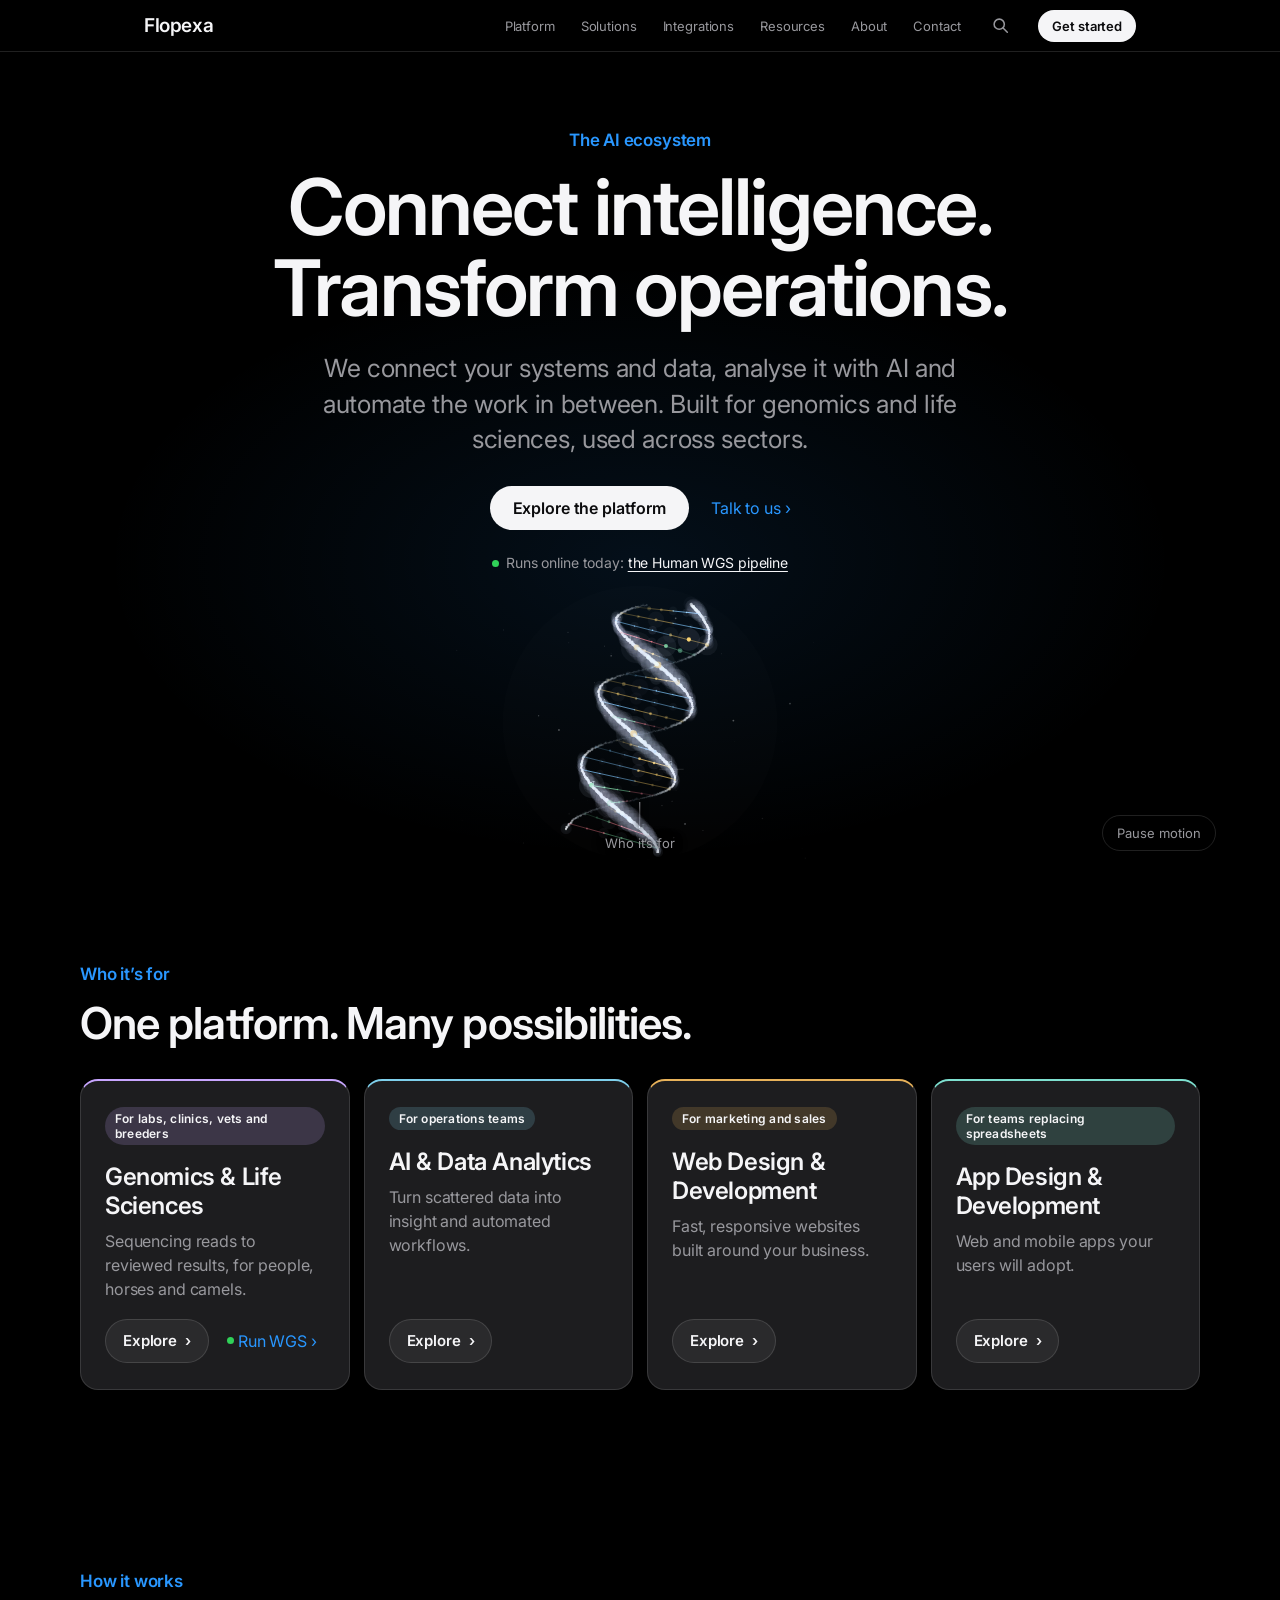
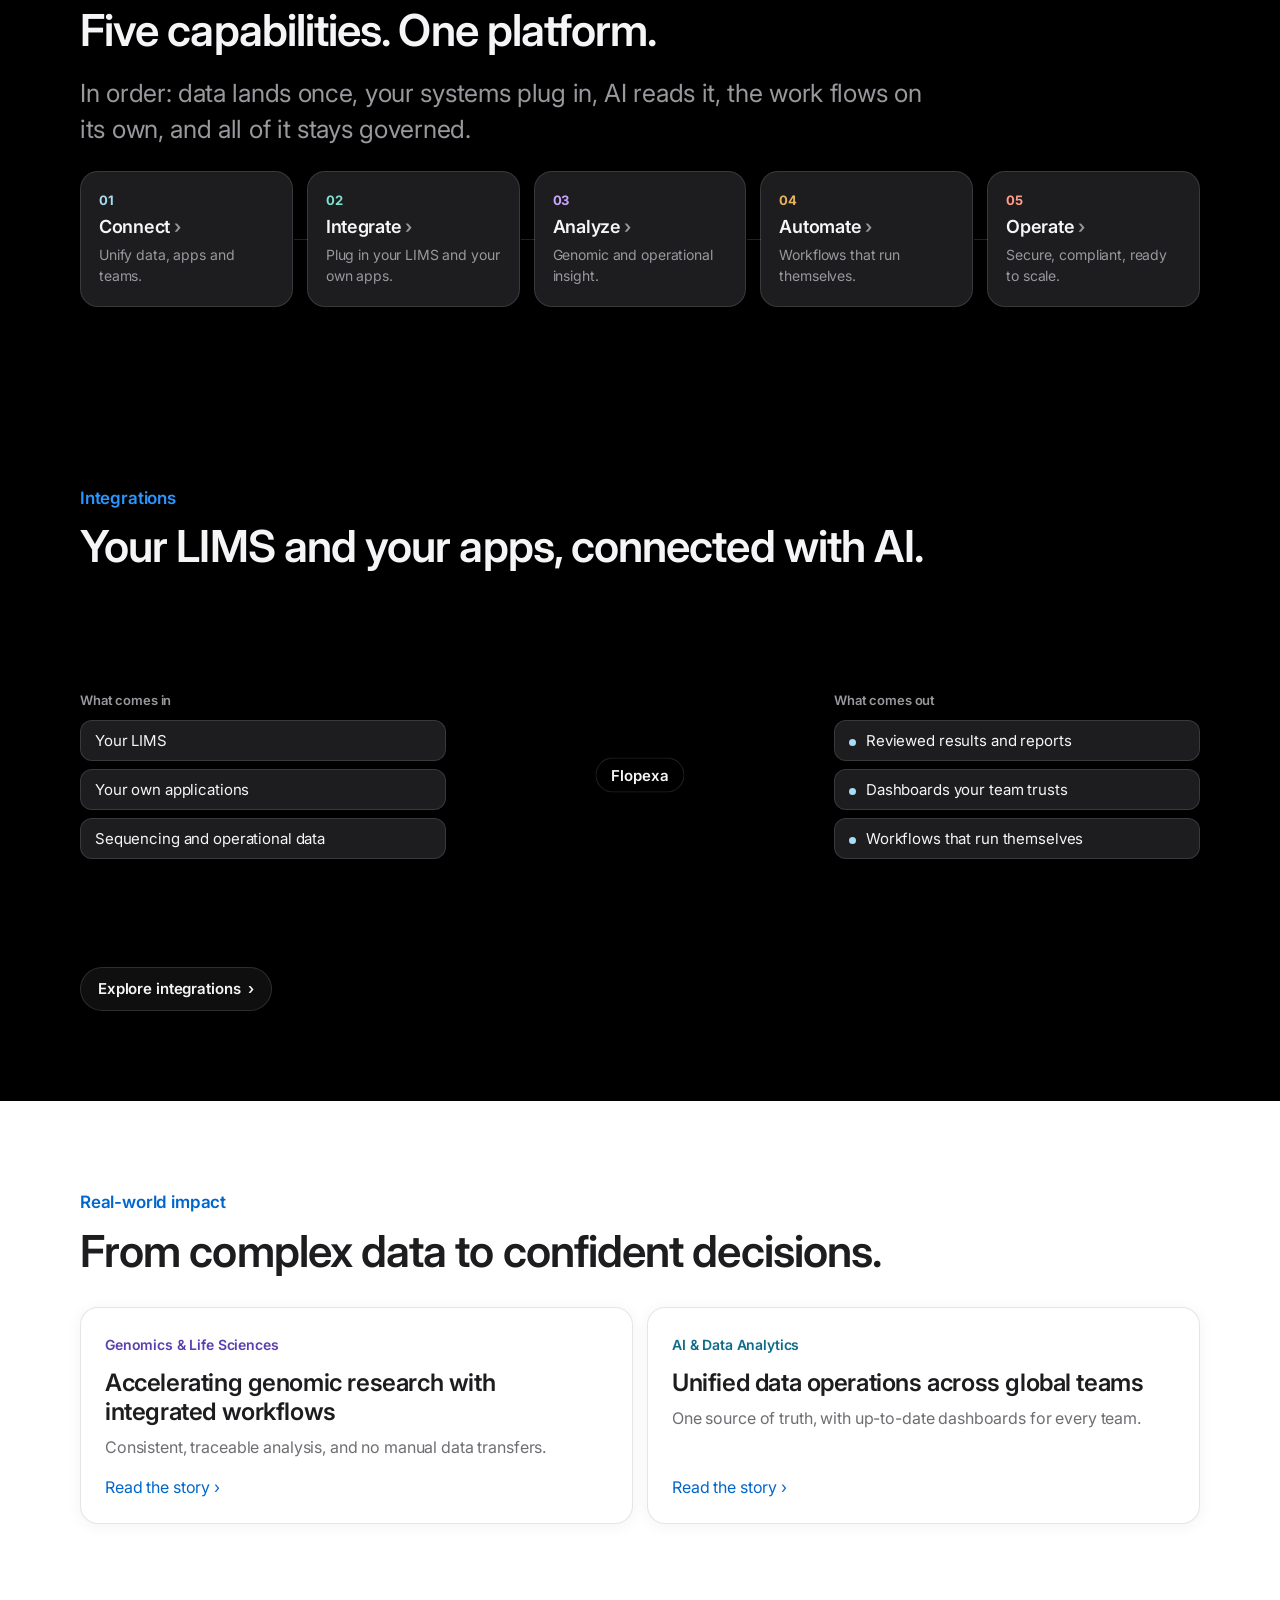
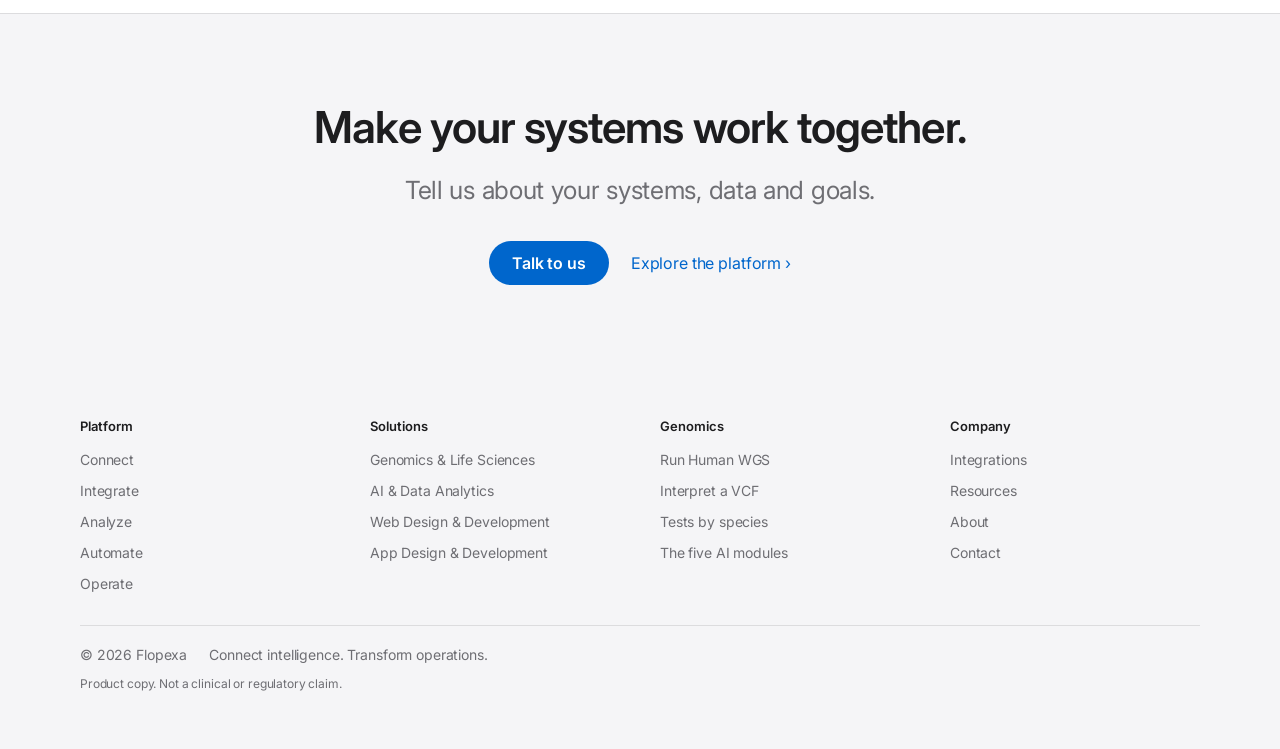
==== commit 378dae86: "Make the journey clearer: who it is for first, concrete copy, one header action Home - The hero says" ====
--- a/index.html
+++ b/index.html
@@ -43,10 +43,9 @@
       <a href="integrations.html">Integrations</a>
       <a href="resources.html">Resources</a>
       <a href="about.html">About</a>
-      <a class="nav-more" href="contact.html">Contact</a>
+      <a href="contact.html">Contact</a>
     </nav>
     <button class="nav-search" type="button" data-search aria-label="Search the site" aria-haspopup="dialog"><svg viewBox="0 0 20 20" aria-hidden="true"><circle cx="8.5" cy="8.5" r="6" fill="none" stroke="currentColor" stroke-width="1.8"/><path d="M13 13l5 5" stroke="currentColor" stroke-width="1.8" stroke-linecap="round"/></svg></button>
-    <a class="btn-ghost btn-nav btn-nav--ghost" href="contact.html">Contact us</a>
     <a class="btn btn-nav" href="contact.html">Get started</a>
     <button class="nav-menu" type="button" aria-expanded="false" aria-controls="site-nav">Menu</button>
   </div>
@@ -57,21 +56,56 @@
   <div class="hero-copy">
     <p class="eyebrow">The AI ecosystem</p>
     <h1>Connect intelligence.<br>Transform operations.</h1>
-    <p class="lead">Software, data and AI working as one, so complex work runs accurately, securely and at scale.</p>
+    <p class="lead">We connect your systems and data, analyse it with AI and automate the work in between. Built for genomics and life sciences, used across sectors.</p>
     <div class="cta">
       <a class="btn" href="platform.html">Explore the platform</a>
       <a class="link" href="contact.html">Talk to us</a>
     </div>
+    <p class="live"><i class="dot-live" aria-hidden="true"></i>Runs online today: <a href="human-wgs.html">the Human WGS pipeline</a></p>
   </div>
   <div class="hero-field"><canvas data-field data-shape="helix" data-color="#F5F5F7" aria-hidden="true"></canvas></div>
-  <a class="cue" href="#capabilities"><i></i>How it works</a>
+  <a class="cue" href="#solutions"><i></i>Who it’s for</a>
   <button type="button" class="motion" aria-pressed="false">Pause motion</button>
+</section>
+
+<section class="s s-dark" id="solutions">
+  <div class="wrap rise">
+    <p class="eyebrow">Who it’s for</p>
+    <h2>One platform. Many possibilities.</h2>
+    <div class="cards cards--4">
+      <article class="card card--sol" style="--tint:#C8A6FF">
+        <span class="tag">For labs, clinics, vets and breeders</span>
+        <h3>Genomics &amp; Life Sciences</h3>
+        <p>Sequencing reads to reviewed results, for people, horses and camels.</p>
+        <div class="card-act"><a class="btn-ghost" href="genomics.html">Explore</a><a class="link" href="human-wgs.html"><i class="dot-live" aria-hidden="true"></i>&nbsp;Run WGS</a></div>
+      </article>
+      <article class="card card--sol" style="--tint:#7FD0EC">
+        <span class="tag">For operations teams</span>
+        <h3>AI &amp; Data Analytics</h3>
+        <p>Turn scattered data into insight and automated workflows.</p>
+        <div class="card-act"><a class="btn-ghost" href="solutions.html#ai-data-analytics">Explore</a></div>
+      </article>
+      <article class="card card--sol" style="--tint:#E8B25A">
+        <span class="tag">For marketing and sales</span>
+        <h3>Web Design &amp; Development</h3>
+        <p>Fast, responsive websites built around your business.</p>
+        <div class="card-act"><a class="btn-ghost" href="solutions.html#web-design-development">Explore</a></div>
+      </article>
+      <article class="card card--sol" style="--tint:#7EE0D0">
+        <span class="tag">For teams replacing spreadsheets</span>
+        <h3>App Design &amp; Development</h3>
+        <p>Web and mobile apps your users will adopt.</p>
+        <div class="card-act"><a class="btn-ghost" href="solutions.html#app-design-development">Explore</a></div>
+      </article>
+    </div>
+  </div>
 </section>
 
 <section class="s s-dark" id="capabilities">
   <div class="wrap rise">
-    <p class="eyebrow">Core capabilities</p>
+    <p class="eyebrow">How it works</p>
     <h2>Five capabilities. One platform.</h2>
+    <p class="lead">In order: data lands once, your systems plug in, AI reads it, the work flows on its own, and all of it stays governed.</p>
     <ol class="pipe pipe--links" aria-label="Capabilities">
       <li style="--tint:#A7DCF2"><a href="platform.html#connect"><b>01</b><h3>Connect</h3><p>Unify data, apps and teams.</p></a></li>
       <li style="--tint:#7EE0D0"><a href="platform.html#integrate"><b>02</b><h3>Integrate</h3><p>Plug in your LIMS and your own apps.</p></a></li>
@@ -82,43 +116,14 @@
   </div>
 </section>
 
-<section class="s s-dark" id="solutions">
-  <div class="wrap rise">
-    <p class="eyebrow">Solutions</p>
-    <h2>One platform. Many possibilities.</h2>
-    <div class="cards cards--4">
-      <article class="card card--sol" style="--tint:#C8A6FF">
-        <h3>Genomics &amp; Life Sciences</h3>
-        <p>Sequencing reads to reviewed results, for people, horses and camels.</p>
-        <div class="card-act"><a class="btn-ghost" href="genomics.html">Explore</a><a class="link" href="human-wgs.html"><i class="dot-live" aria-hidden="true"></i>&nbsp;Run WGS</a></div>
-      </article>
-      <article class="card card--sol" style="--tint:#7FD0EC">
-        <h3>AI &amp; Data Analytics</h3>
-        <p>Turn scattered data into insight and automated workflows.</p>
-        <div class="card-act"><a class="btn-ghost" href="solutions.html#ai-data-analytics">Explore</a></div>
-      </article>
-      <article class="card card--sol" style="--tint:#E8B25A">
-        <h3>Web Design &amp; Development</h3>
-        <p>Fast, responsive websites built around your business.</p>
-        <div class="card-act"><a class="btn-ghost" href="solutions.html#web-design-development">Explore</a></div>
-      </article>
-      <article class="card card--sol" style="--tint:#7EE0D0">
-        <h3>App Design &amp; Development</h3>
-        <p>Web and mobile apps your users will adopt.</p>
-        <div class="card-act"><a class="btn-ghost" href="solutions.html#app-design-development">Explore</a></div>
-      </article>
-    </div>
-  </div>
-</section>
-
-<section class="s s-dark" id="ecosystem">
+<section class="s s-dark" id="ecosystem" style="--tint:#A7DCF2">
   <div class="wrap rise">
     <p class="eyebrow">Integrations</p>
     <h2>Your LIMS and your apps, connected with AI.</h2>
     <div class="eco">
-      <div class="eco-side"><p class="eco-h">Your systems</p><ul><li>LIMS</li><li>Custom applications</li></ul></div>
+      <div class="eco-side"><p class="eco-h">What comes in</p><ul><li>Your LIMS</li><li>Your own applications</li><li>Sequencing and operational data</li></ul></div>
       <div class="eco-core"><canvas data-field data-shape="lattice" data-color="#A7DCF2" aria-hidden="true"></canvas><span>Flopexa</span></div>
-      <div class="eco-side"><p class="eco-h">What you get</p><ul><li>Automated workflows</li><li>Advanced analytics</li><li>Better decisions</li><li>Secure and compliant</li></ul></div>
+      <div class="eco-side"><p class="eco-h">What comes out</p><ul><li>Reviewed results and reports</li><li>Dashboards your team trusts</li><li>Workflows that run themselves</li></ul></div>
     </div>
     <div class="cta"><a class="btn-ghost" href="integrations.html">Explore integrations</a></div>
   </div>
@@ -127,7 +132,7 @@
 <section class="s s-white" id="stories">
   <div class="wrap rise">
     <p class="eyebrow">Real-world impact</p>
-    <h2 class="h-sm">From complex data to confident decisions.</h2>
+    <h2>From complex data to confident decisions.</h2>
     <div class="cards cards--2">
       <a class="card card--link" href="resources.html#genomic-research-workflows" style="--tint:#C8A6FF;--tint-ink:#5B3FB0">
         <p class="eyebrow">Genomics &amp; Life Sciences</p>
--- a/assets/flopexa.css
+++ b/assets/flopexa.css
@@ -10,7 +10,7 @@
   --light:#F5F5F7;
   --white:#FFFFFF;
   --on-dark:#F5F5F7;
-  --on-dark-2:#86868B;
+  --on-dark-2:#98989D;                   /* 6.1:1 on black, 5.3:1 on #1D1D1F */
   --on-light:#1D1D1F;
   --on-light-2:#6E6E73;
   --blue:#2997FF;
@@ -66,7 +66,7 @@
   min-height:44px;display:inline-flex;align-items:center;padding:0 2px;
   transition:color .25s var(--ease)}
 .nav-links a:hover,.nav-links a[aria-current]{color:var(--on-dark)}
-.nav-links .nav-more,.nav-links .nav-sub{display:none}   /* scoped: must out-rank .nav-links a */
+.nav-links .nav-sub{display:none}   /* scoped: must out-rank .nav-links a */
 .nav-menu{display:none;appearance:none;border:1px solid var(--line-d);background:transparent;
   color:var(--on-dark);font:inherit;font-size:14px;min-width:44px;height:36px;
   padding:0 12px;border-radius:999px;cursor:pointer}
@@ -77,7 +77,6 @@
     background:var(--black);border-bottom:1px solid var(--line-d);
     max-height:calc(100svh - var(--nav-h));overflow-y:auto}
   .nav.open .nav-links{display:flex}
-  .nav-links .nav-more{display:flex}
   .nav-links a{min-height:48px;font-size:17px;color:var(--on-dark);
     border-top:1px solid var(--line-d);padding:0}
   .nav-links .nav-sub{display:flex;min-height:44px;font-size:15px;color:var(--on-dark-2);
@@ -108,10 +107,12 @@
 h2{font-size:clamp(30px,4.6vw,54px);line-height:1.08;letter-spacing:-.021em}
 h3{font-size:clamp(20px,2.2vw,25px);line-height:1.2;letter-spacing:-.017em}
 h1,h2{text-wrap:balance}
-.h-sm{font-size:clamp(24px,2.6vw,32px)}
+.s h2{font-size:clamp(28px,3.8vw,44px)}   /* section headings: one size; the h1 is the only giant */
+.h-sm,.s .h-sm{font-size:clamp(24px,2.6vw,32px)}
 .lead{font-size:clamp(18px,2vw,25px);line-height:1.42;letter-spacing:-.012em;
   color:var(--on-dark-2);margin:22px 0 0;max-width:34ch}
 .s-light .lead,.s-white .lead{color:var(--on-light-2)}
+.s .wrap>.lead{max-width:54ch}   /* a section lead is one full sentence, not a hero line */
 p{font-size:17px;line-height:1.5;margin:14px 0 0;color:var(--on-dark-2)}
 .s-light p,.s-white p{color:var(--on-light-2)}
 .s-light .wrap>p,.s-white .wrap>p{max-width:64ch}
@@ -364,7 +365,7 @@
 .card{padding:26px 24px;border-radius:var(--r);background:var(--panel);
   border:1px solid var(--line-d);display:flex;flex-direction:column;gap:8px}
 .card h3{font-size:clamp(19px,1.9vw,24px);margin:6px 0 0}
-.card p{margin:0 0 10px;font-size:16px}                     /* #86868B on #1D1D1F 4.65:1 */
+.card p{margin:0 0 10px;font-size:16px}
 .card .code{margin-bottom:2px}
 .card-act,.card .tcopy-act{margin-top:auto;display:flex;flex-wrap:wrap;gap:10px 18px;align-items:center}
 .card--light,.s-light .card,.s-white .card{background:var(--white);border-color:var(--line-l);
@@ -665,13 +666,13 @@
   margin:0 -10px 0 -6px;transition:color .25s var(--ease)}
 .nav-search:hover{color:var(--on-dark)}
 .nav-search svg{width:17px;height:17px}
-.btn-nav--ghost{font-size:13px;min-height:32px;padding:0 14px;margin:0 -12px 0 0}   /* header "Contact us", 10px from "Get started" */
-.btn-nav--ghost::after{content:none}
-@media (max-width:600px){.btn-nav--ghost{display:none}}   /* phones: Contact is in the menu sheet */
 .crumb{font-size:13px;color:var(--on-dark-2);margin:0 0 14px}
 .crumb a{padding:12px 0}                               /* inline padding: 44px hit area, no taller line */
 .crumb a:hover{color:var(--on-dark);text-decoration:underline}
 .hero-copy .chips{justify-content:center;margin-top:26px}
+.hero-copy .live{margin:22px 0 0;font-size:14px;color:var(--on-dark-2)}
+.hero-copy .live a{color:var(--on-dark);text-decoration:underline;text-underline-offset:3px}
+.hero-copy .live .dot-live{margin-right:7px}
 .hero--tool .hero-copy .chips{justify-content:flex-start}
 
 /* ── search dialog (built by site.js) ───────────────────────── */
@@ -721,7 +722,7 @@
 .eco ul{list-style:none;margin:0;padding:0;display:grid;gap:8px}
 .eco li{font-size:15px;padding:10px 14px;border-radius:12px;background:var(--panel);border:1px solid var(--line-d)}
 .eco-side:last-child li::before{content:"";display:inline-block;width:7px;height:7px;border-radius:50%;
-  background:#30D158;margin-right:10px;vertical-align:middle}
+  background:var(--tint,#A7DCF2);margin-right:10px;vertical-align:middle}
 .eco-core{position:relative;height:320px}
 .eco-core canvas{position:absolute;inset:0;width:100%;height:100%}
 .eco-core span{position:absolute;left:50%;top:50%;transform:translate(-50%,-50%);z-index:2;
@@ -736,6 +737,7 @@
 /* ── solution, value and story cards ────────────────────────── */
 .card--sol{border-top:2px solid var(--tint,var(--blue))}
 .card .eyebrow{font-size:14px;margin:0;color:var(--tint,var(--blue))}
+.card>.tag{margin-bottom:4px}
 .s-light .card .eyebrow,.s-white .card .eyebrow{color:var(--tint-ink,var(--blue-l))}
 .ticks{list-style:none;margin:4px 0 6px;padding:0;display:grid;gap:7px}
 .ticks li{position:relative;padding-left:18px;font-size:15px;line-height:1.45;color:var(--on-dark)}
@@ -763,7 +765,8 @@
 .contact-grid{display:grid;grid-template-columns:minmax(0,1.6fr) minmax(0,1fr);gap:20px;align-items:start;
   margin-top:clamp(24px,4vw,36px)}
 .contact-grid .card{padding:clamp(22px,3vw,32px)}
-.contact-grid h2{font-size:clamp(19px,1.9vw,24px);letter-spacing:-.017em}
+.contact-grid .card h2{font-size:clamp(19px,1.9vw,24px);letter-spacing:-.017em;margin-bottom:16px}
+.contact-grid .card p{margin-top:8px}
 .cform .fgrid{gap:18px}
 .runopt textarea{font:inherit;font-size:15px;width:100%;min-height:150px;resize:vertical;padding:10px 12px;
   border-radius:calc(var(--r) / 2);border:1px solid var(--line-l);background:transparent;color:var(--on-light)}
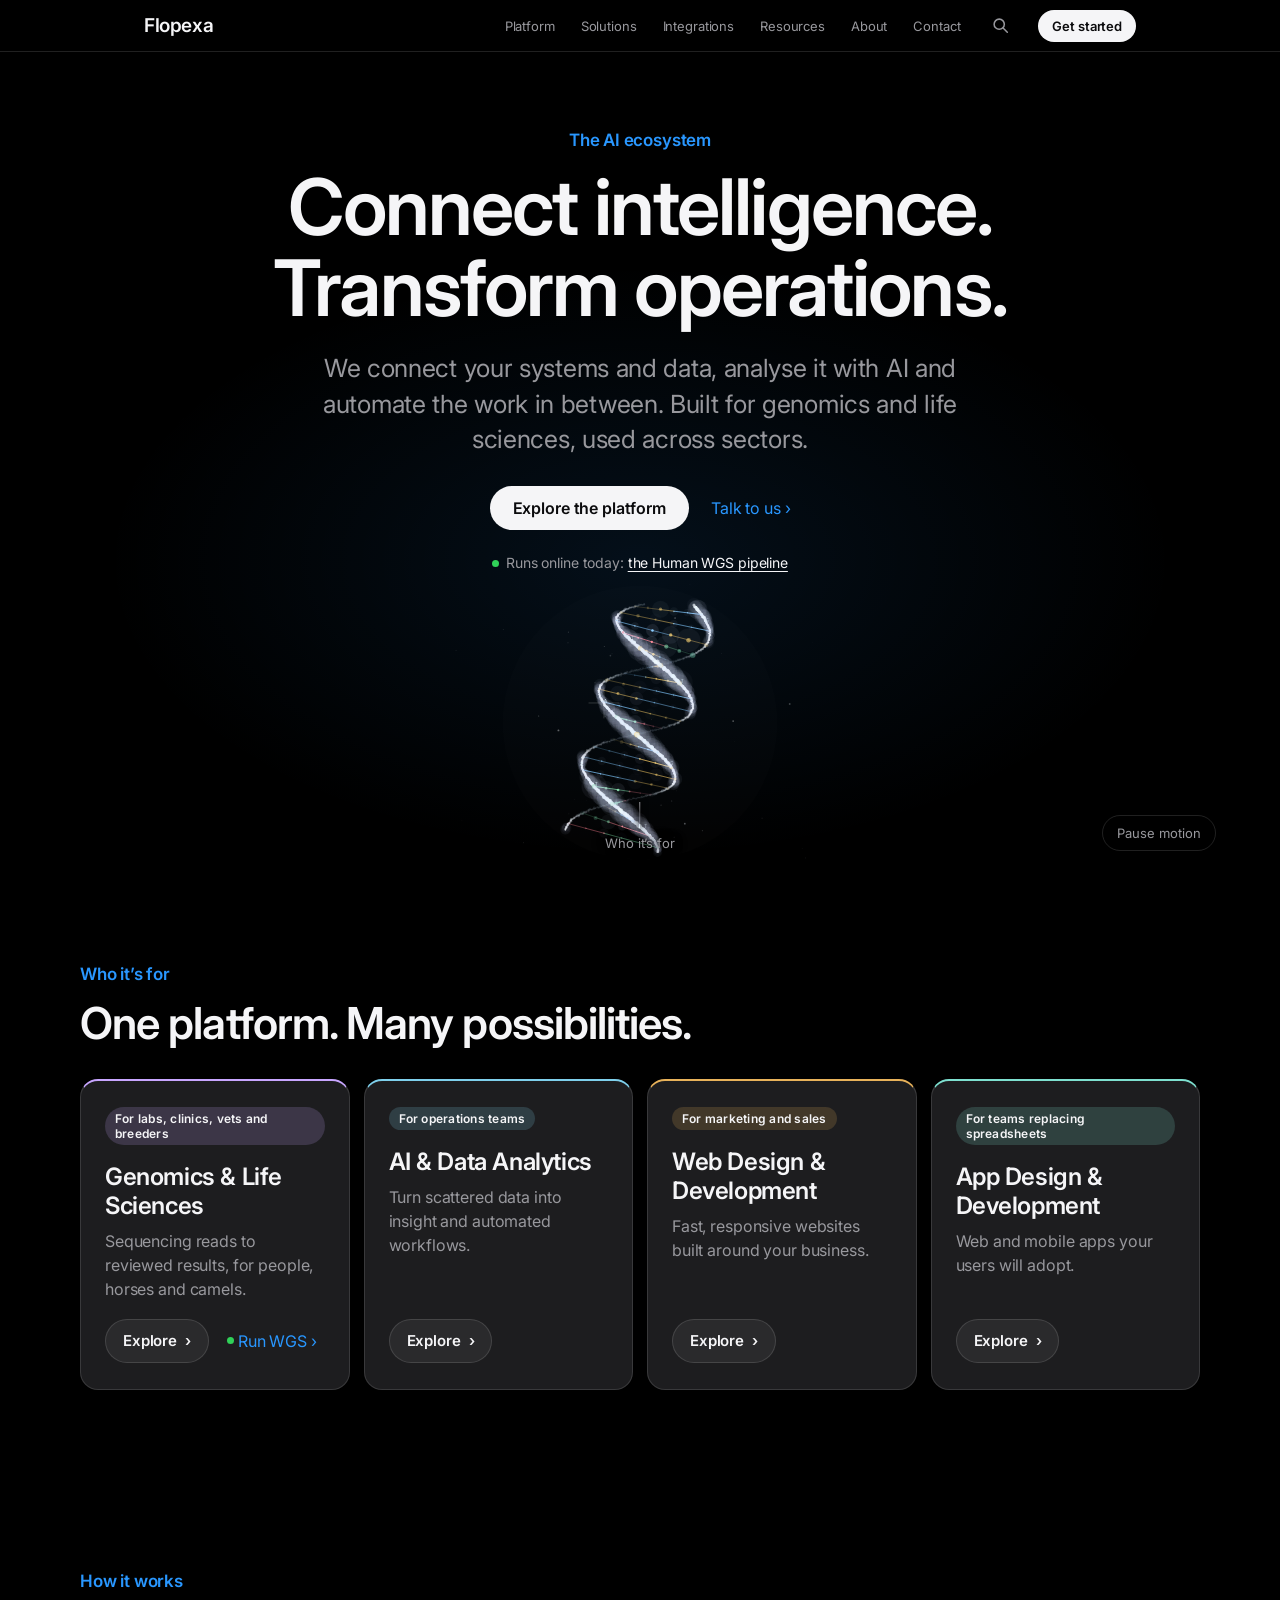
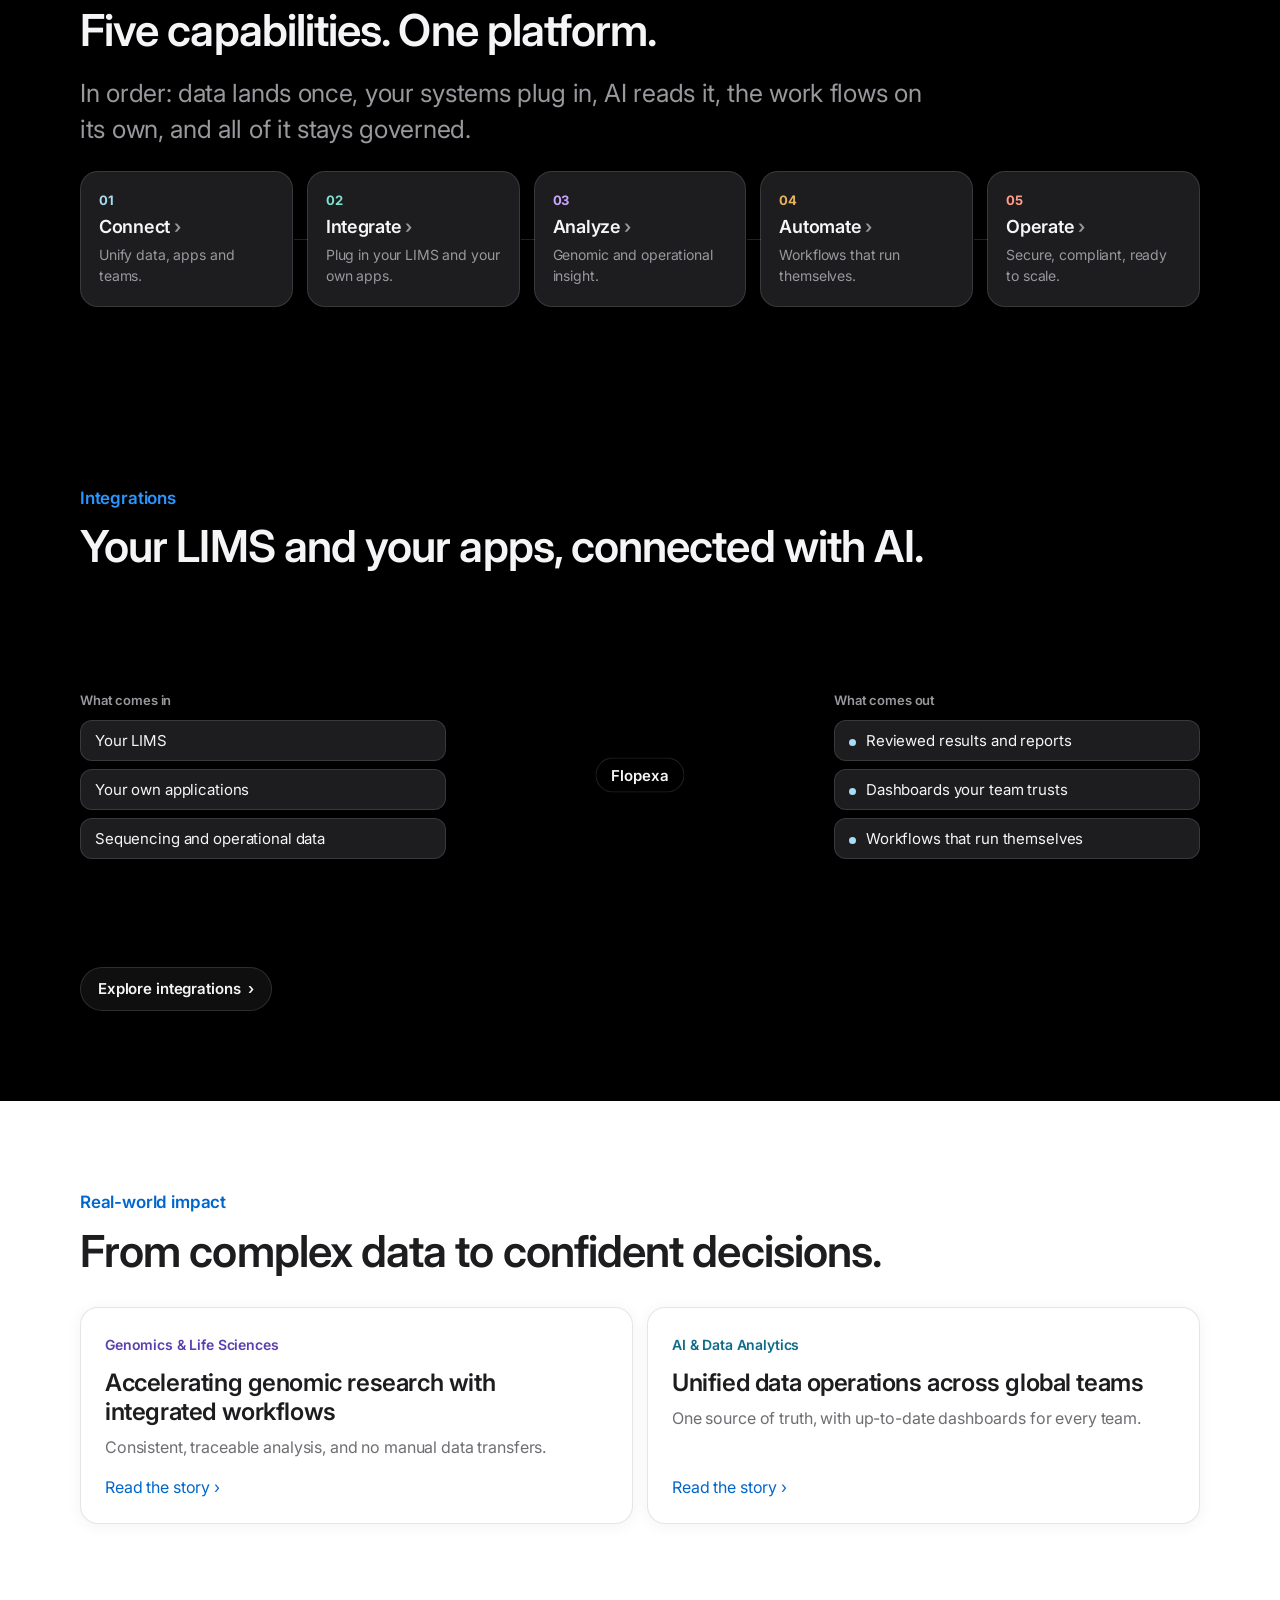
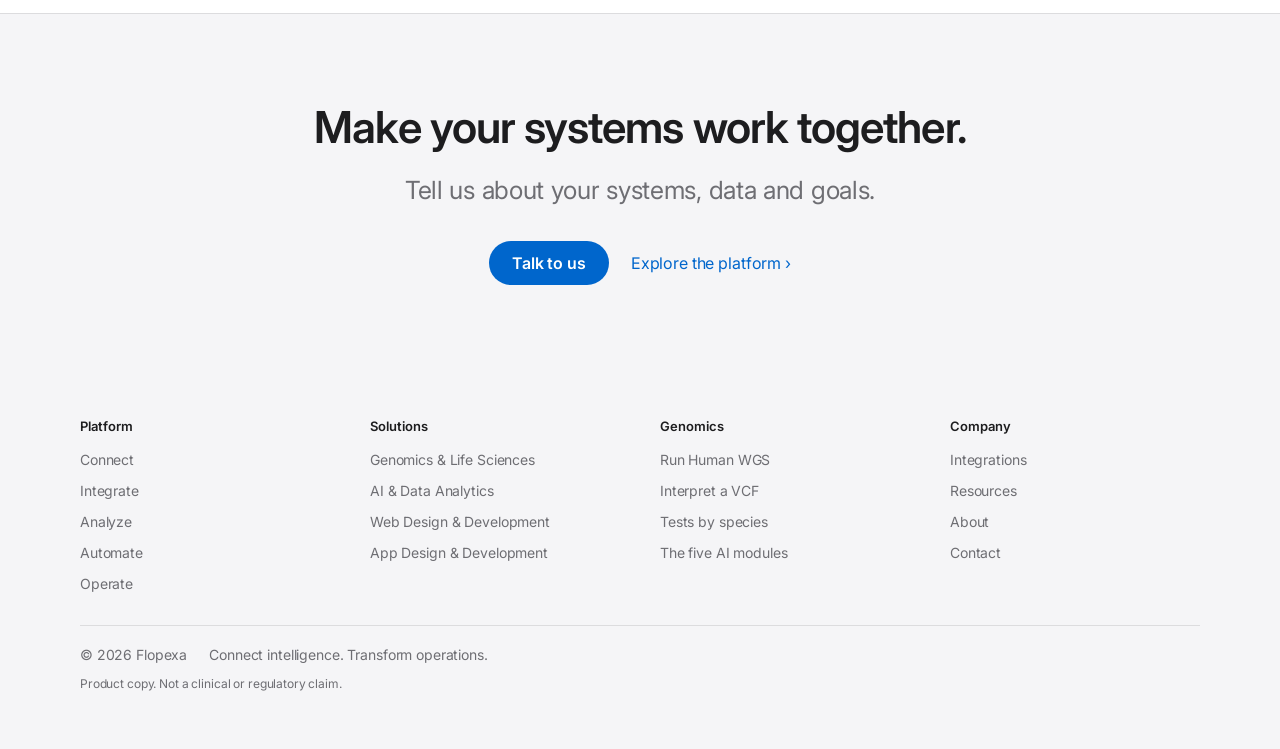
==== commit 81a674c9: "Phone menu: six section rows on one screen, sub-pages as chips, Close button The sheet was a flat li" ====
--- a/index.html
+++ b/index.html
@@ -28,22 +28,15 @@
   <div class="nav-in">
     <a class="nav-brand" href="index.html">Flopexa</a>
     <nav class="nav-links" id="site-nav" aria-label="Main">
-      <a href="platform.html">Platform</a>
-      <a class="nav-sub" href="platform.html#connect">Connect</a>
-      <a class="nav-sub" href="platform.html#integrate">Integrate</a>
-      <a class="nav-sub" href="platform.html#analyze">Analyze</a>
-      <a class="nav-sub" href="platform.html#automate">Automate</a>
-      <a class="nav-sub" href="platform.html#operate">Operate</a>
-      <a href="solutions.html">Solutions</a>
-      <a class="nav-sub" href="genomics.html">Genomics &amp; Life Sciences</a>
-      <a class="nav-sub" href="solutions.html#ai-data-analytics">AI &amp; Data Analytics</a>
-      <a class="nav-sub" href="solutions.html#web-design-development">Web Design &amp; Development</a>
-      <a class="nav-sub" href="solutions.html#app-design-development">App Design &amp; Development</a>
-      <a class="nav-sub" href="human-wgs.html">Run Human WGS</a>
-      <a href="integrations.html">Integrations</a>
-      <a href="resources.html">Resources</a>
-      <a href="about.html">About</a>
-      <a href="contact.html">Contact</a>
+      <div class="nav-group"><a href="platform.html">Platform</a>
+        <div class="nav-subs"><a class="nav-sub" href="platform.html#connect">Connect</a><a class="nav-sub" href="platform.html#integrate">Integrate</a><a class="nav-sub" href="platform.html#analyze">Analyze</a><a class="nav-sub" href="platform.html#automate">Automate</a><a class="nav-sub" href="platform.html#operate">Operate</a></div></div>
+      <div class="nav-group"><a href="solutions.html">Solutions</a>
+        <div class="nav-subs"><a class="nav-sub" href="genomics.html">Genomics &amp; Life Sciences</a><a class="nav-sub" href="solutions.html#ai-data-analytics">AI &amp; Data Analytics</a><a class="nav-sub" href="solutions.html#web-design-development">Web Design &amp; Development</a><a class="nav-sub" href="solutions.html#app-design-development">App Design &amp; Development</a></div></div>
+      <div class="nav-group"><a href="integrations.html">Integrations</a></div>
+      <div class="nav-group"><a href="resources.html">Resources</a></div>
+      <div class="nav-group"><a href="about.html">About</a></div>
+      <div class="nav-group"><a href="contact.html">Contact</a></div>
+      <a class="nav-try" href="human-wgs.html"><i class="dot-live" aria-hidden="true"></i>Run Human WGS<small>Runs online today</small></a>
     </nav>
     <button class="nav-search" type="button" data-search aria-label="Search the site" aria-haspopup="dialog"><svg viewBox="0 0 20 20" aria-hidden="true"><circle cx="8.5" cy="8.5" r="6" fill="none" stroke="currentColor" stroke-width="1.8"/><path d="M13 13l5 5" stroke="currentColor" stroke-width="1.8" stroke-linecap="round"/></svg></button>
     <a class="btn btn-nav" href="contact.html">Get started</a>
--- a/assets/flopexa.css
+++ b/assets/flopexa.css
@@ -62,26 +62,37 @@
 .nav-brand{font-size:19px;font-weight:600;letter-spacing:-.02em;white-space:nowrap;
   display:inline-block;line-height:44px}
 .nav-links{margin-left:auto;display:flex;gap:22px;align-items:center}
+.nav-group{display:contents}
+.nav-links .nav-subs,.nav-links .nav-try{display:none}   /* phone sheet only; out-ranks .nav-links a */
 .nav-links a{font-size:13px;color:var(--on-dark-2);white-space:nowrap;
   min-height:44px;display:inline-flex;align-items:center;padding:0 2px;
   transition:color .25s var(--ease)}
 .nav-links a:hover,.nav-links a[aria-current]{color:var(--on-dark)}
-.nav-links .nav-sub{display:none}   /* scoped: must out-rank .nav-links a */
 .nav-menu{display:none;appearance:none;border:1px solid var(--line-d);background:transparent;
   color:var(--on-dark);font:inherit;font-size:14px;min-width:44px;height:36px;
   padding:0 12px;border-radius:999px;cursor:pointer}
 @media (max-width:1023px){
   .nav-menu{display:inline-flex;align-items:center}
+  /* the phone sheet: six section rows that fit one screen, sub-pages as chips, one "try it" row */
   .nav-links{display:none;position:absolute;left:0;right:0;top:var(--nav-h);
-    flex-direction:column;align-items:stretch;gap:0;margin:0;padding:8px var(--pad) 18px;
-    background:var(--black);border-bottom:1px solid var(--line-d);
-    max-height:calc(100svh - var(--nav-h));overflow-y:auto}
+    flex-direction:column;align-items:stretch;gap:0;margin:0;padding:0 var(--pad) 28px;
+    background:var(--black);height:calc(100svh - var(--nav-h));overflow-y:auto}
   .nav.open .nav-links{display:flex}
-  .nav-links a{min-height:48px;font-size:17px;color:var(--on-dark);
-    border-top:1px solid var(--line-d);padding:0}
-  .nav-links .nav-sub{display:flex;min-height:44px;font-size:15px;color:var(--on-dark-2);
-    border-top:0;padding-left:16px}
-  .nav-links a[aria-current]{font-weight:600;color:var(--on-dark)}
+  .nav-group{display:block;border-top:1px solid var(--line-d);padding:2px 0}
+  .nav-group:first-child{border-top:0}
+  .nav-group>a{min-height:54px;font-size:20px;font-weight:600;color:var(--on-dark);
+    display:flex;align-items:center;justify-content:space-between;padding:0}
+  .nav-group>a::after{content:"\203A";font-size:22px;font-weight:400;color:var(--on-dark-2)}
+  .nav-group>a[aria-current="true"]::after{content:"\203A";color:var(--blue)}
+  .nav-links .nav-subs{display:flex;flex-wrap:wrap;gap:8px;padding:0 0 14px}
+  .nav-links .nav-sub{display:inline-flex;align-items:center;min-height:40px;padding:0 14px;
+    border-radius:999px;background:rgba(245,245,247,.10);color:var(--on-dark);font-size:14px;font-weight:500}
+  .nav-links .nav-sub[aria-current="page"]{background:rgba(245,245,247,.22)}
+  .nav-links .nav-try{display:flex;align-items:center;gap:10px;min-height:52px;margin-top:16px;padding:0 18px;
+    border-radius:999px;background:rgba(245,245,247,.08);box-shadow:inset 0 0 0 1px var(--line-d);
+    color:var(--on-dark);font-size:16px;font-weight:600}
+  .nav-try small{margin-left:auto;font-size:13px;font-weight:400;color:var(--on-dark-2);white-space:nowrap}
+  .nav-try .dot-live{flex:none}
   .nav-search{margin-left:auto}
   body.nav-open{overflow:hidden}
 }
@@ -175,11 +186,12 @@
 @media (max-width:860px){
   .hero{min-height:auto}
   .hero--sub{padding-bottom:0}
-  .hero-field{min-height:0;height:34svh}
-  .hero--tool .hero-in{grid-template-columns:1fr}
-  .hero--tool .hero-field{min-height:0;height:180px;order:-1}
-  .cue{position:static;transform:none;margin:0 auto;min-height:40px;justify-content:flex-end}
-  .motion{position:static;margin:14px auto 0;display:block}
+  .hero-copy{padding-top:32px}
+  .hero-field{min-height:0;height:44svh;max-height:420px}   /* fit() scales the 780×720 shape box to the host, so a taller band is a bigger shape */
+  .hero--tool .hero-in{grid-template-columns:1fr;gap:18px}
+  .hero--tool .hero-field{min-height:0;height:32svh;max-height:300px;order:-1}
+  .cue{display:none}
+  .motion{position:static;margin:6px auto 0;display:block}
 }
 
 /* ── pinned stage: the field is a full-width layer the copy rides over ── */
@@ -202,6 +214,7 @@
 .panel .chips{margin-top:18px}
 .panel .btn-ghost,.panel .link{margin-top:22px}
 .panel>.btn-ghost,.panel>.link{align-self:flex-start}   /* the panel is a column flex box: keep the pill content-sized, not stretched */
+.panel-field{display:none}                                /* phones only: the panel's own shape, see the narrow block */
 
 /* ── segmented control (species radios on index, route tabs on the WGS page) ── */
 .seg{display:inline-flex;margin:30px auto 0;padding:3px;border-radius:999px;
@@ -390,7 +403,15 @@
 .pipe h3,.pipe h4{margin:0;font-size:18px;font-weight:600;letter-spacing:-.015em}
 .pipe p{font-size:14px;margin-top:6px}
 .pipe li+li::before{content:"";position:absolute;left:-14px;top:50%;width:14px;height:1px;background:var(--line-d)}
-@media (max-width:860px){.pipe{grid-template-columns:1fr;gap:10px}.pipe li+li::before{left:30px;top:-10px;width:1px;height:10px}}
+@media (max-width:860px){
+  .pipe{grid-template-columns:1fr;gap:8px}
+  .pipe li+li::before{display:none}
+  .pipe li,.pipe--links a{display:grid;grid-template-columns:30px 1fr;column-gap:10px;align-items:baseline;padding:12px 14px}
+  .pipe--links li{display:block;padding:0}
+  .pipe b{grid-row:1/3;margin:0}
+  .pipe h3,.pipe h4{font-size:17px}
+  .pipe p{grid-column:2;margin-top:2px;font-size:14px}
+}
 
 /* ── footer ─────────────────────────────────────────────────── */
 .foot{background:var(--light);color:var(--on-light-2);
@@ -415,13 +436,16 @@
 
 /* ── narrow ─────────────────────────────────────────────────── */
 @media (max-width:860px){
-  .stage-sticky{top:var(--nav-h);height:30svh;z-index:2;background:var(--black);
-    -webkit-mask-image:none;mask-image:none;border-bottom:1px solid var(--line-d)}
-  .stage-sticky::after{inset:auto 0 0 0;height:48px;background:linear-gradient(transparent,var(--black))}
-  .page-module .stage-sticky{display:none}         /* module pages: the hero already showed the shape */
+  /* no pinned band on phones: it held a small shape and, with the nav, covered a third of the screen while
+     reading. Each panel shows its own shape instead, full width, above its copy. */
+  .stage-sticky{display:none}
   .panels{z-index:1;margin-top:0;min-height:0}
-  .panel{width:100%;padding:40px 0 28px}
-  .panel:first-child{padding-top:40px}.panel:last-child{padding-bottom:40px}
+  .panel{width:100%;padding:8px 0 36px}
+  .panel:first-child{padding-top:8px}.panel:last-child{padding-bottom:40px}
+  .panel-field{display:block;position:relative;height:36svh;min-height:230px;max-height:360px;
+    margin:0 calc(-1 * var(--pad)) 14px}
+  .panel-field canvas{position:absolute;inset:0;width:100%;height:100%}
+  .panel .eyebrow{margin-bottom:6px}
 }
 @media (max-width:760px){   /* single-column ladder: 760 rather than 720 so "Therapeutics AI ›" (123px) never wraps in the five-column layout */
   .ladder{grid-template-columns:1fr;gap:0}
@@ -437,6 +461,12 @@
 @media (max-width:720px){
   .nav-brand{font-size:17px}
   .lead{max-width:none}
+}
+@media (max-width:600px){
+  :root{--s-pad:44px}
+  .cards{gap:12px;margin-top:24px}
+  .card{padding:22px 20px}
+  .chips--jump{margin-top:20px}
 }
 
 /* ── genomics picker: species radios, four test cards per species ── */
@@ -458,7 +488,7 @@
 .tcopy-act{margin-top:14px}
 @media (max-width:860px){
   .pick-in{grid-template-columns:1fr}
-  .pick-field{height:30svh;order:-1;
+  .pick-field{height:40svh;max-height:380px;order:-1;
     -webkit-mask-image:linear-gradient(#000 76%,transparent);
     mask-image:linear-gradient(#000 76%,transparent)}
 }
@@ -730,7 +760,7 @@
   background:rgba(0,0,0,.72);box-shadow:inset 0 0 0 1px var(--line-d)}
 @media (max-width:860px){
   .eco{grid-template-columns:1fr}
-  .eco-core{height:200px;order:-1}
+  .eco-core{height:300px;order:-1;margin:0 calc(-1 * var(--pad))}
   .eco ul{grid-template-columns:repeat(2,1fr)}
 }
 
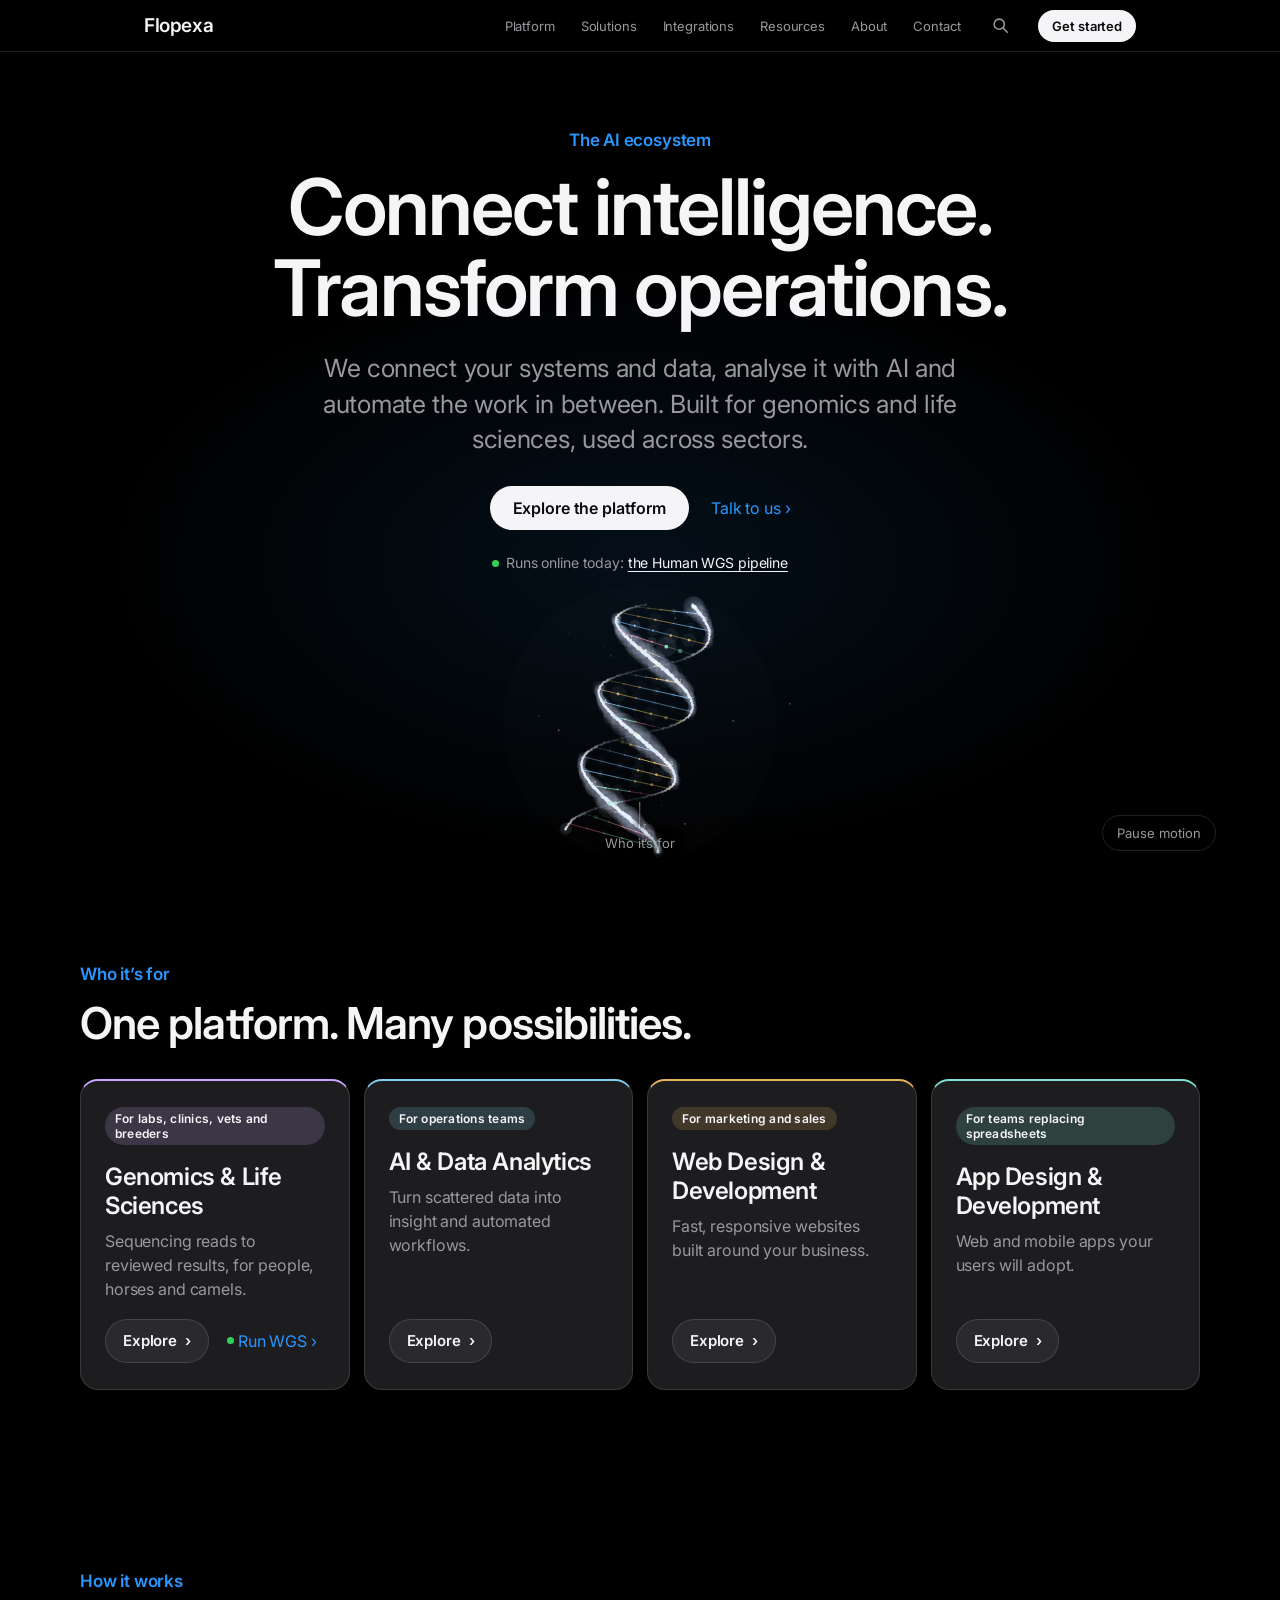
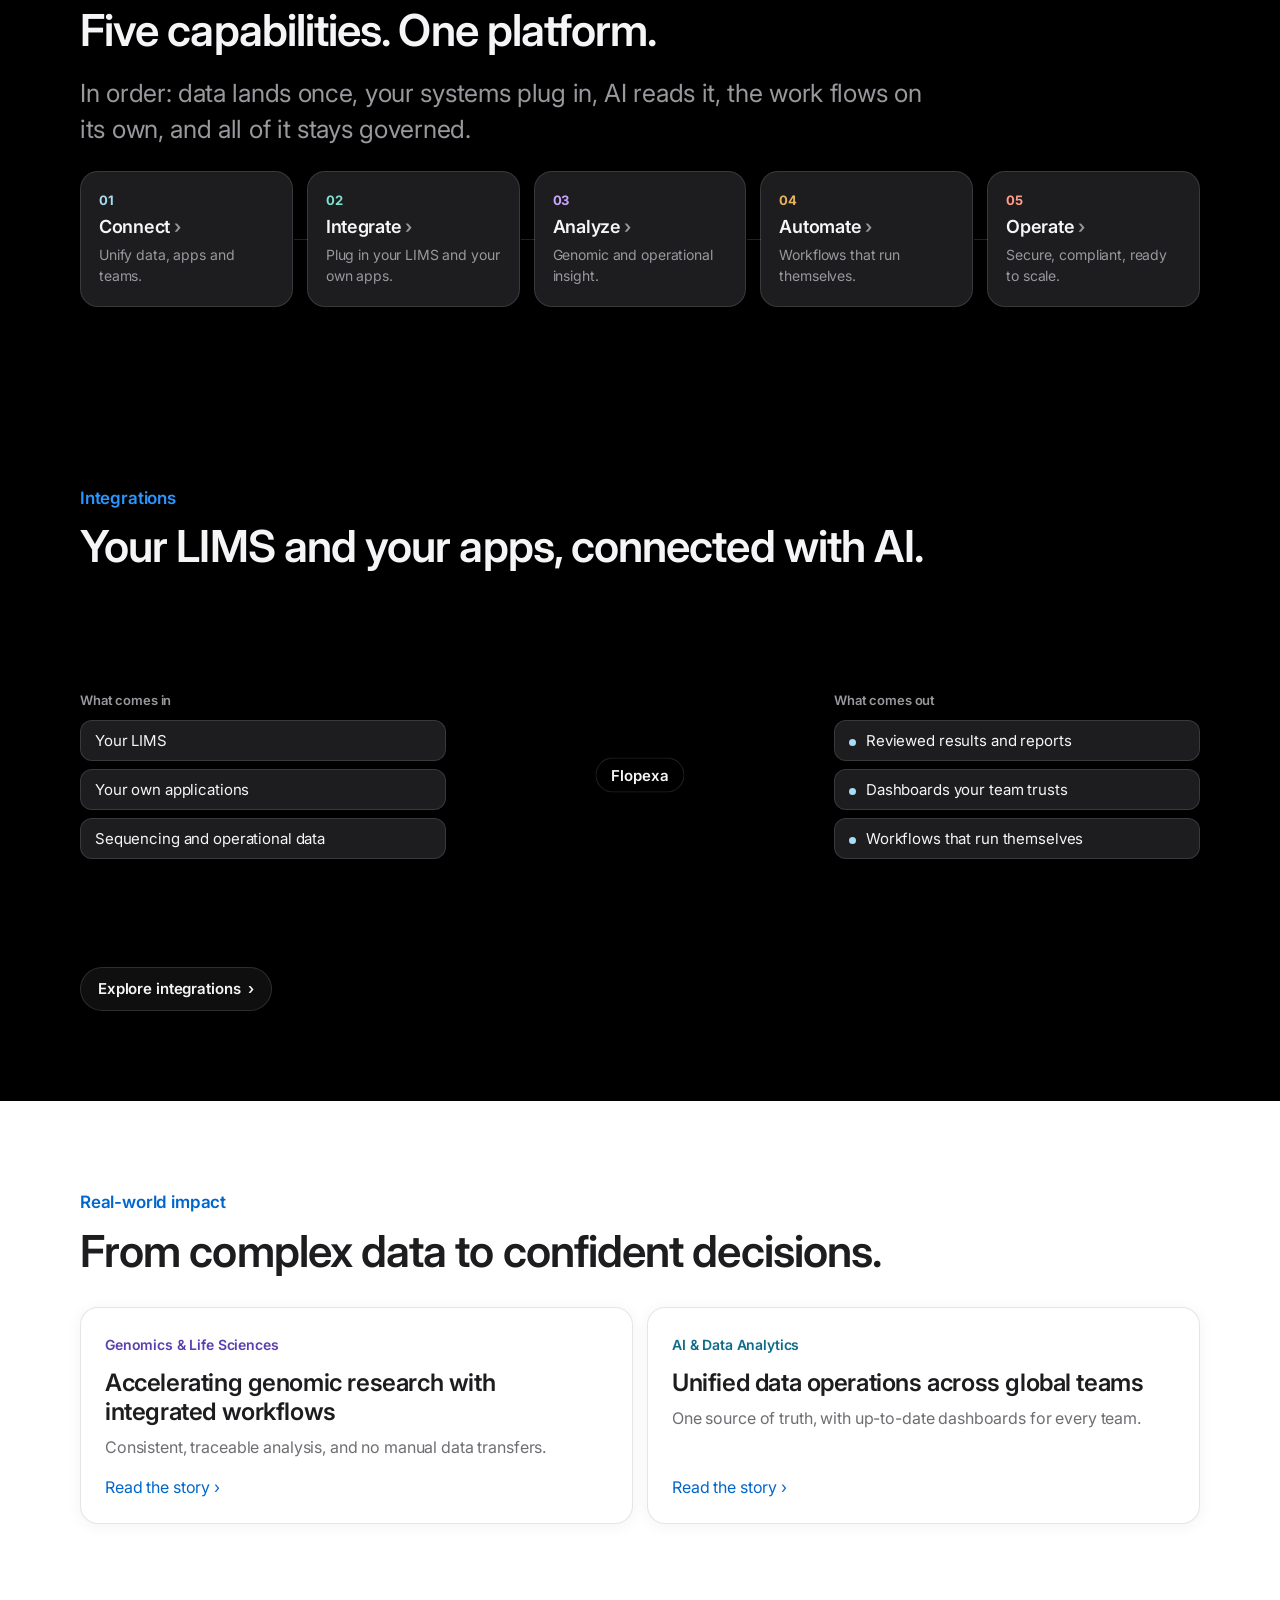
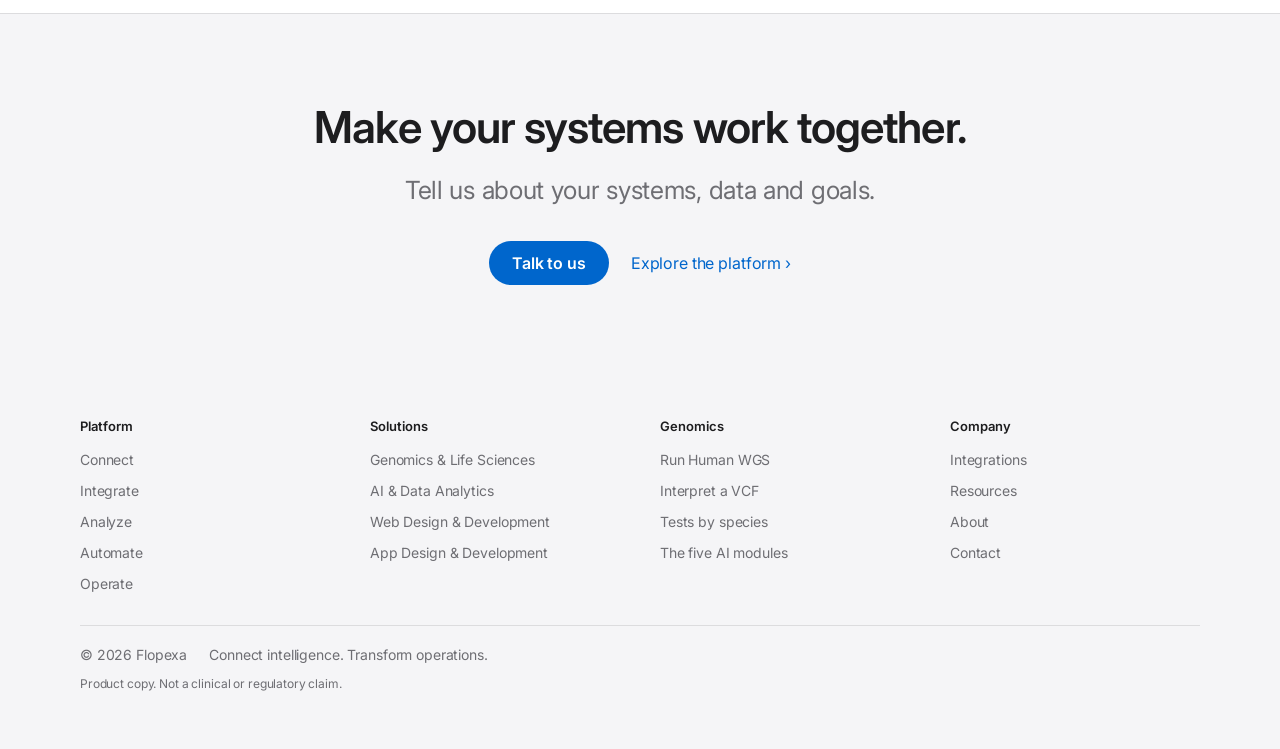
==== commit b88d253b: "Phone menu is a slide-in drawer over the page, not a full-screen sheet - Tapping the menu icon slide" ====
--- a/index.html
+++ b/index.html
@@ -28,6 +28,7 @@
   <div class="nav-in">
     <a class="nav-brand" href="index.html">Flopexa</a>
     <nav class="nav-links" id="site-nav" aria-label="Main">
+      <div class="nav-head"><span>Menu</span><button class="nav-close" type="button" aria-label="Close menu"><svg viewBox="0 0 20 20" aria-hidden="true"><path d="M4 4l12 12M16 4L4 16" stroke="currentColor" stroke-width="1.8" stroke-linecap="round"/></svg></button></div>
       <div class="nav-group"><a href="platform.html">Platform</a>
         <div class="nav-subs"><a class="nav-sub" href="platform.html#connect">Connect</a><a class="nav-sub" href="platform.html#integrate">Integrate</a><a class="nav-sub" href="platform.html#analyze">Analyze</a><a class="nav-sub" href="platform.html#automate">Automate</a><a class="nav-sub" href="platform.html#operate">Operate</a></div></div>
       <div class="nav-group"><a href="solutions.html">Solutions</a>
@@ -37,11 +38,13 @@
       <div class="nav-group"><a href="about.html">About</a></div>
       <div class="nav-group"><a href="contact.html">Contact</a></div>
       <a class="nav-try" href="human-wgs.html"><i class="dot-live" aria-hidden="true"></i>Run Human WGS<small>Runs online today</small></a>
+      <a class="btn nav-cta" href="contact.html">Get started</a>
     </nav>
     <button class="nav-search" type="button" data-search aria-label="Search the site" aria-haspopup="dialog"><svg viewBox="0 0 20 20" aria-hidden="true"><circle cx="8.5" cy="8.5" r="6" fill="none" stroke="currentColor" stroke-width="1.8"/><path d="M13 13l5 5" stroke="currentColor" stroke-width="1.8" stroke-linecap="round"/></svg></button>
     <a class="btn btn-nav" href="contact.html">Get started</a>
-    <button class="nav-menu" type="button" aria-expanded="false" aria-controls="site-nav">Menu</button>
+    <button class="nav-menu" type="button" aria-expanded="false" aria-controls="site-nav" aria-label="Open menu"><svg viewBox="0 0 20 20" aria-hidden="true"><path d="M3 5.5h14M3 10h14M3 14.5h14" stroke="currentColor" stroke-width="1.8" stroke-linecap="round"/></svg></button>
   </div>
+  <div class="nav-scrim" aria-hidden="true"></div>
 </header>
 <main id="main">
 
--- a/assets/flopexa.css
+++ b/assets/flopexa.css
@@ -63,36 +63,50 @@
   display:inline-block;line-height:44px}
 .nav-links{margin-left:auto;display:flex;gap:22px;align-items:center}
 .nav-group{display:contents}
-.nav-links .nav-subs,.nav-links .nav-try{display:none}   /* phone sheet only; out-ranks .nav-links a */
+.nav-links .nav-subs,.nav-links .nav-try,.nav-links .nav-cta,.nav-head,.nav-scrim{display:none}   /* phone drawer only; out-ranks .nav-links a */
 .nav-links a{font-size:13px;color:var(--on-dark-2);white-space:nowrap;
   min-height:44px;display:inline-flex;align-items:center;padding:0 2px;
   transition:color .25s var(--ease)}
 .nav-links a:hover,.nav-links a[aria-current]{color:var(--on-dark)}
 .nav-menu{display:none;appearance:none;border:1px solid var(--line-d);background:transparent;
-  color:var(--on-dark);font:inherit;font-size:14px;min-width:44px;height:36px;
-  padding:0 12px;border-radius:999px;cursor:pointer}
+  color:var(--on-dark);width:40px;height:40px;padding:0;border-radius:50%;cursor:pointer;flex:none}
+.nav-menu svg{width:20px;height:20px}
 @media (max-width:1023px){
-  .nav-menu{display:inline-flex;align-items:center}
-  /* the phone sheet: six section rows that fit one screen, sub-pages as chips, one "try it" row */
-  .nav-links{display:none;position:absolute;left:0;right:0;top:var(--nav-h);
-    flex-direction:column;align-items:stretch;gap:0;margin:0;padding:0 var(--pad) 28px;
-    background:var(--black);height:calc(100svh - var(--nav-h));overflow-y:auto}
-  .nav.open .nav-links{display:flex}
+  .nav-menu{display:inline-grid;place-items:center}
+  /* the phone drawer: slides in from the right over the dimmed page; the page stays where it was.
+     The bar loses its blur here: backdrop-filter would make it the containing block for the fixed
+     drawer, and the drawer parked off-screen would then add 335px of sideways scroll. */
+  .nav{-webkit-backdrop-filter:none;backdrop-filter:none;background:var(--black)}
+  .nav-scrim{display:block;position:fixed;top:0;left:0;width:100%;height:100svh;z-index:65;
+    background:rgba(0,0,0,.62);opacity:0;pointer-events:none;transition:opacity .34s var(--ease)}
+  .nav.open .nav-scrim{opacity:1;pointer-events:auto}
+  .nav-links{display:flex;flex-direction:column;align-items:stretch;gap:0;margin:0;
+    position:fixed;top:0;right:0;height:100svh;width:min(86vw,380px);padding:0 22px 28px;
+    background:var(--panel);box-shadow:-16px 0 48px rgba(0,0,0,.55);overflow-y:auto;z-index:70;
+    transform:translateX(100%);visibility:hidden;
+    transition:transform .34s var(--ease),visibility 0s linear .34s}
+  .nav.open .nav-links{transform:none;visibility:visible;transition:transform .34s var(--ease),visibility 0s}
+  .nav-head{display:flex;align-items:center;justify-content:space-between;min-height:var(--nav-h);margin-bottom:2px}
+  .nav-head span{font-size:12px;font-weight:600;letter-spacing:.06em;text-transform:uppercase;color:var(--on-dark-2)}
+  .nav-close{appearance:none;border:1px solid var(--line-d);background:transparent;color:var(--on-dark);
+    width:40px;height:40px;border-radius:50%;display:grid;place-items:center;cursor:pointer;margin-right:-6px}
+  .nav-close svg{width:15px;height:15px}
   .nav-group{display:block;border-top:1px solid var(--line-d);padding:2px 0}
-  .nav-group:first-child{border-top:0}
-  .nav-group>a{min-height:54px;font-size:20px;font-weight:600;color:var(--on-dark);
+  .nav-group:nth-child(2){border-top:0}
+  .nav-group>a{min-height:54px;font-size:19px;font-weight:600;color:var(--on-dark);
     display:flex;align-items:center;justify-content:space-between;padding:0}
   .nav-group>a::after{content:"\203A";font-size:22px;font-weight:400;color:var(--on-dark-2)}
-  .nav-group>a[aria-current="true"]::after{content:"\203A";color:var(--blue)}
+  .nav-group>a[aria-current="true"]::after{color:var(--blue)}
   .nav-links .nav-subs{display:flex;flex-wrap:wrap;gap:8px;padding:0 0 14px}
-  .nav-links .nav-sub{display:inline-flex;align-items:center;min-height:40px;padding:0 14px;
+  .nav-links .nav-sub{display:inline-flex;align-items:center;min-height:38px;padding:0 13px;
     border-radius:999px;background:rgba(245,245,247,.10);color:var(--on-dark);font-size:14px;font-weight:500}
   .nav-links .nav-sub[aria-current="page"]{background:rgba(245,245,247,.22)}
-  .nav-links .nav-try{display:flex;align-items:center;gap:10px;min-height:52px;margin-top:16px;padding:0 18px;
-    border-radius:999px;background:rgba(245,245,247,.08);box-shadow:inset 0 0 0 1px var(--line-d);
-    color:var(--on-dark);font-size:16px;font-weight:600}
-  .nav-try small{margin-left:auto;font-size:13px;font-weight:400;color:var(--on-dark-2);white-space:nowrap}
+  .nav-links .nav-try{display:flex;align-items:center;gap:10px;min-height:50px;margin-top:16px;padding:0 16px;
+    border-radius:999px;background:rgba(245,245,247,.07);box-shadow:inset 0 0 0 1px var(--line-d);
+    color:var(--on-dark);font-size:15px;font-weight:600}
+  .nav-try small{margin-left:auto;font-size:12px;font-weight:400;color:var(--on-dark-2);white-space:nowrap}
   .nav-try .dot-live{flex:none}
+  .nav-links .nav-cta{display:inline-flex;margin-top:12px;font-size:16px;min-height:48px;background:var(--on-dark);color:var(--ink)}
   .nav-search{margin-left:auto}
   body.nav-open{overflow:hidden}
 }
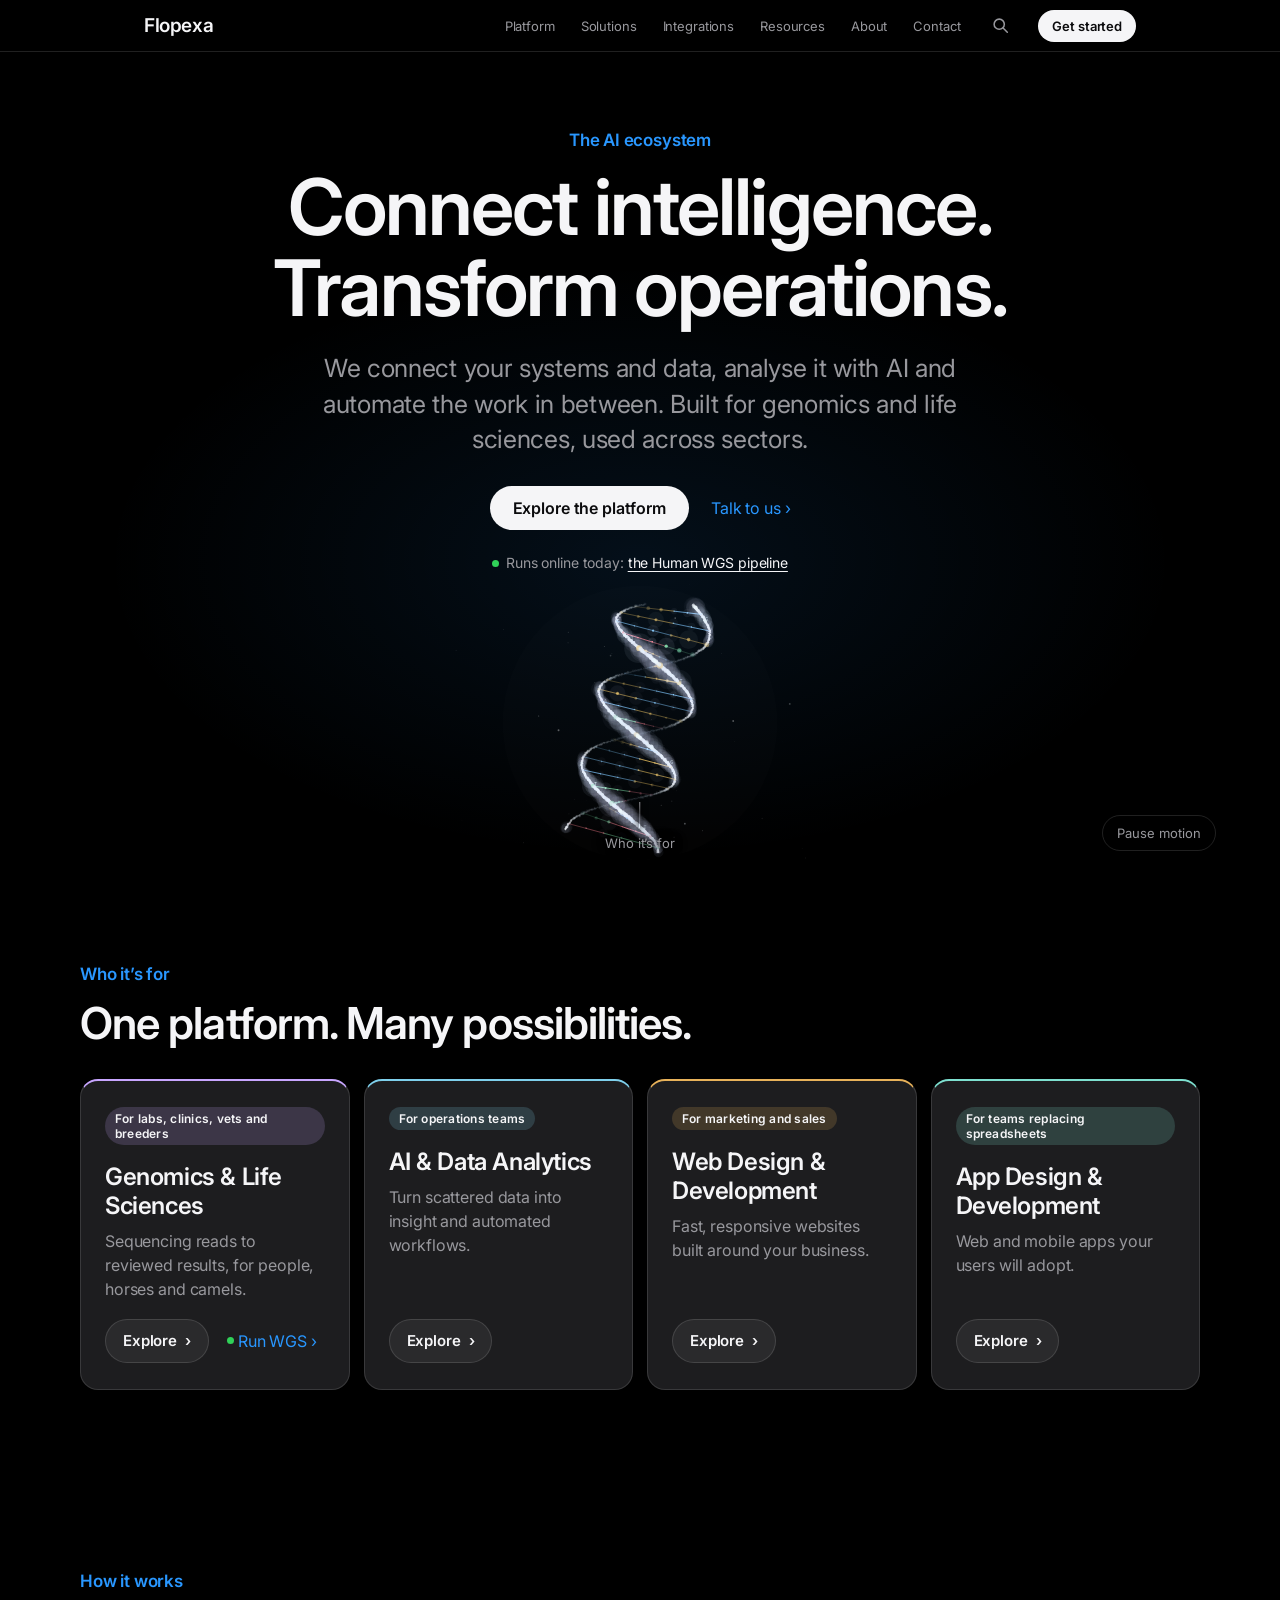
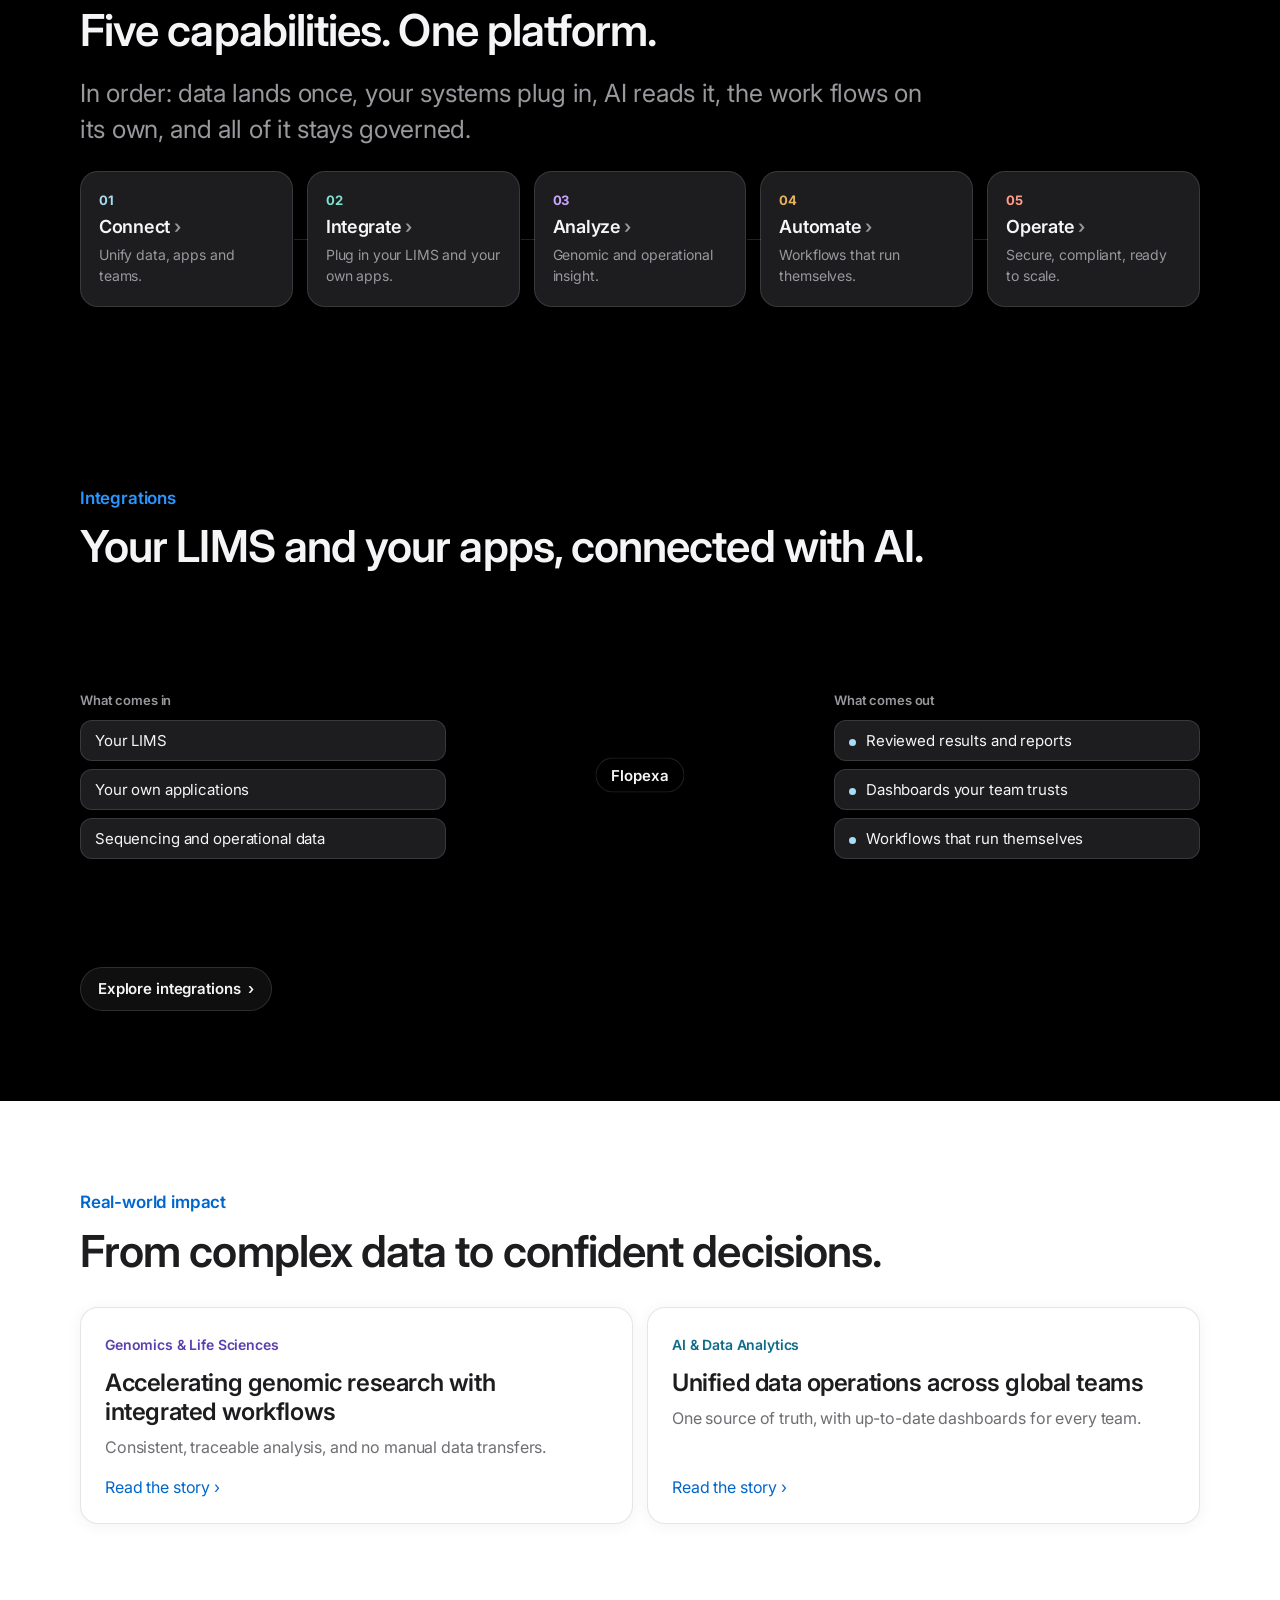
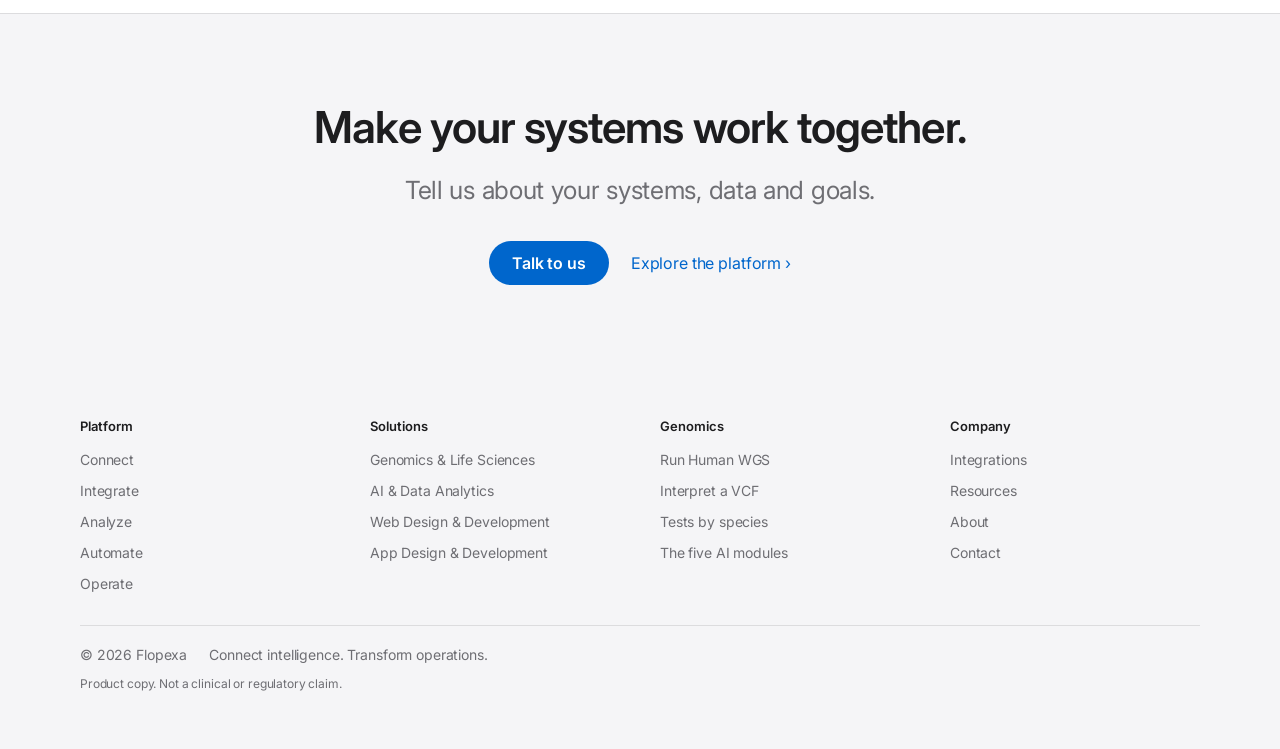
==== commit 20588c44: "Phone drawer: six rows and a Get started button, nothing else Drops the sub-page chips, the chevrons" ====
--- a/index.html
+++ b/index.html
@@ -28,16 +28,13 @@
   <div class="nav-in">
     <a class="nav-brand" href="index.html">Flopexa</a>
     <nav class="nav-links" id="site-nav" aria-label="Main">
-      <div class="nav-head"><span>Menu</span><button class="nav-close" type="button" aria-label="Close menu"><svg viewBox="0 0 20 20" aria-hidden="true"><path d="M4 4l12 12M16 4L4 16" stroke="currentColor" stroke-width="1.8" stroke-linecap="round"/></svg></button></div>
-      <div class="nav-group"><a href="platform.html">Platform</a>
-        <div class="nav-subs"><a class="nav-sub" href="platform.html#connect">Connect</a><a class="nav-sub" href="platform.html#integrate">Integrate</a><a class="nav-sub" href="platform.html#analyze">Analyze</a><a class="nav-sub" href="platform.html#automate">Automate</a><a class="nav-sub" href="platform.html#operate">Operate</a></div></div>
-      <div class="nav-group"><a href="solutions.html">Solutions</a>
-        <div class="nav-subs"><a class="nav-sub" href="genomics.html">Genomics &amp; Life Sciences</a><a class="nav-sub" href="solutions.html#ai-data-analytics">AI &amp; Data Analytics</a><a class="nav-sub" href="solutions.html#web-design-development">Web Design &amp; Development</a><a class="nav-sub" href="solutions.html#app-design-development">App Design &amp; Development</a></div></div>
-      <div class="nav-group"><a href="integrations.html">Integrations</a></div>
-      <div class="nav-group"><a href="resources.html">Resources</a></div>
-      <div class="nav-group"><a href="about.html">About</a></div>
-      <div class="nav-group"><a href="contact.html">Contact</a></div>
-      <a class="nav-try" href="human-wgs.html"><i class="dot-live" aria-hidden="true"></i>Run Human WGS<small>Runs online today</small></a>
+      <div class="nav-head"><button class="nav-close" type="button" aria-label="Close menu"><svg viewBox="0 0 20 20" aria-hidden="true"><path d="M4 4l12 12M16 4L4 16" stroke="currentColor" stroke-width="1.8" stroke-linecap="round"/></svg></button></div>
+      <a href="platform.html">Platform</a>
+      <a href="solutions.html">Solutions</a>
+      <a href="integrations.html">Integrations</a>
+      <a href="resources.html">Resources</a>
+      <a href="about.html">About</a>
+      <a href="contact.html">Contact</a>
       <a class="btn nav-cta" href="contact.html">Get started</a>
     </nav>
     <button class="nav-search" type="button" data-search aria-label="Search the site" aria-haspopup="dialog"><svg viewBox="0 0 20 20" aria-hidden="true"><circle cx="8.5" cy="8.5" r="6" fill="none" stroke="currentColor" stroke-width="1.8"/><path d="M13 13l5 5" stroke="currentColor" stroke-width="1.8" stroke-linecap="round"/></svg></button>
--- a/assets/flopexa.css
+++ b/assets/flopexa.css
@@ -62,8 +62,7 @@
 .nav-brand{font-size:19px;font-weight:600;letter-spacing:-.02em;white-space:nowrap;
   display:inline-block;line-height:44px}
 .nav-links{margin-left:auto;display:flex;gap:22px;align-items:center}
-.nav-group{display:contents}
-.nav-links .nav-subs,.nav-links .nav-try,.nav-links .nav-cta,.nav-head,.nav-scrim{display:none}   /* phone drawer only; out-ranks .nav-links a */
+.nav-links .nav-cta,.nav-head,.nav-scrim{display:none}   /* phone drawer only; out-ranks .nav-links a */
 .nav-links a{font-size:13px;color:var(--on-dark-2);white-space:nowrap;
   min-height:44px;display:inline-flex;align-items:center;padding:0 2px;
   transition:color .25s var(--ease)}
@@ -86,27 +85,14 @@
     transform:translateX(100%);visibility:hidden;
     transition:transform .34s var(--ease),visibility 0s linear .34s}
   .nav.open .nav-links{transform:none;visibility:visible;transition:transform .34s var(--ease),visibility 0s}
-  .nav-head{display:flex;align-items:center;justify-content:space-between;min-height:var(--nav-h);margin-bottom:2px}
-  .nav-head span{font-size:12px;font-weight:600;letter-spacing:.06em;text-transform:uppercase;color:var(--on-dark-2)}
+  .nav-head{display:flex;justify-content:flex-end;align-items:center;min-height:var(--nav-h);margin-bottom:6px}
   .nav-close{appearance:none;border:1px solid var(--line-d);background:transparent;color:var(--on-dark);
     width:40px;height:40px;border-radius:50%;display:grid;place-items:center;cursor:pointer;margin-right:-6px}
   .nav-close svg{width:15px;height:15px}
-  .nav-group{display:block;border-top:1px solid var(--line-d);padding:2px 0}
-  .nav-group:nth-child(2){border-top:0}
-  .nav-group>a{min-height:54px;font-size:19px;font-weight:600;color:var(--on-dark);
-    display:flex;align-items:center;justify-content:space-between;padding:0}
-  .nav-group>a::after{content:"\203A";font-size:22px;font-weight:400;color:var(--on-dark-2)}
-  .nav-group>a[aria-current="true"]::after{color:var(--blue)}
-  .nav-links .nav-subs{display:flex;flex-wrap:wrap;gap:8px;padding:0 0 14px}
-  .nav-links .nav-sub{display:inline-flex;align-items:center;min-height:38px;padding:0 13px;
-    border-radius:999px;background:rgba(245,245,247,.10);color:var(--on-dark);font-size:14px;font-weight:500}
-  .nav-links .nav-sub[aria-current="page"]{background:rgba(245,245,247,.22)}
-  .nav-links .nav-try{display:flex;align-items:center;gap:10px;min-height:50px;margin-top:16px;padding:0 16px;
-    border-radius:999px;background:rgba(245,245,247,.07);box-shadow:inset 0 0 0 1px var(--line-d);
-    color:var(--on-dark);font-size:15px;font-weight:600}
-  .nav-try small{margin-left:auto;font-size:12px;font-weight:400;color:var(--on-dark-2);white-space:nowrap}
-  .nav-try .dot-live{flex:none}
-  .nav-links .nav-cta{display:inline-flex;margin-top:12px;font-size:16px;min-height:48px;background:var(--on-dark);color:var(--ink)}
+  .nav-links>a{min-height:58px;font-size:21px;font-weight:600;color:var(--on-dark);
+    display:flex;align-items:center;padding:0;border-top:1px solid var(--line-d)}
+  .nav-links>a[aria-current]{color:var(--blue)}
+  .nav-links .nav-cta{display:inline-flex;margin-top:22px;font-size:16px;min-height:50px;background:var(--on-dark);color:var(--ink)}
   .nav-search{margin-left:auto}
   body.nav-open{overflow:hidden}
 }
